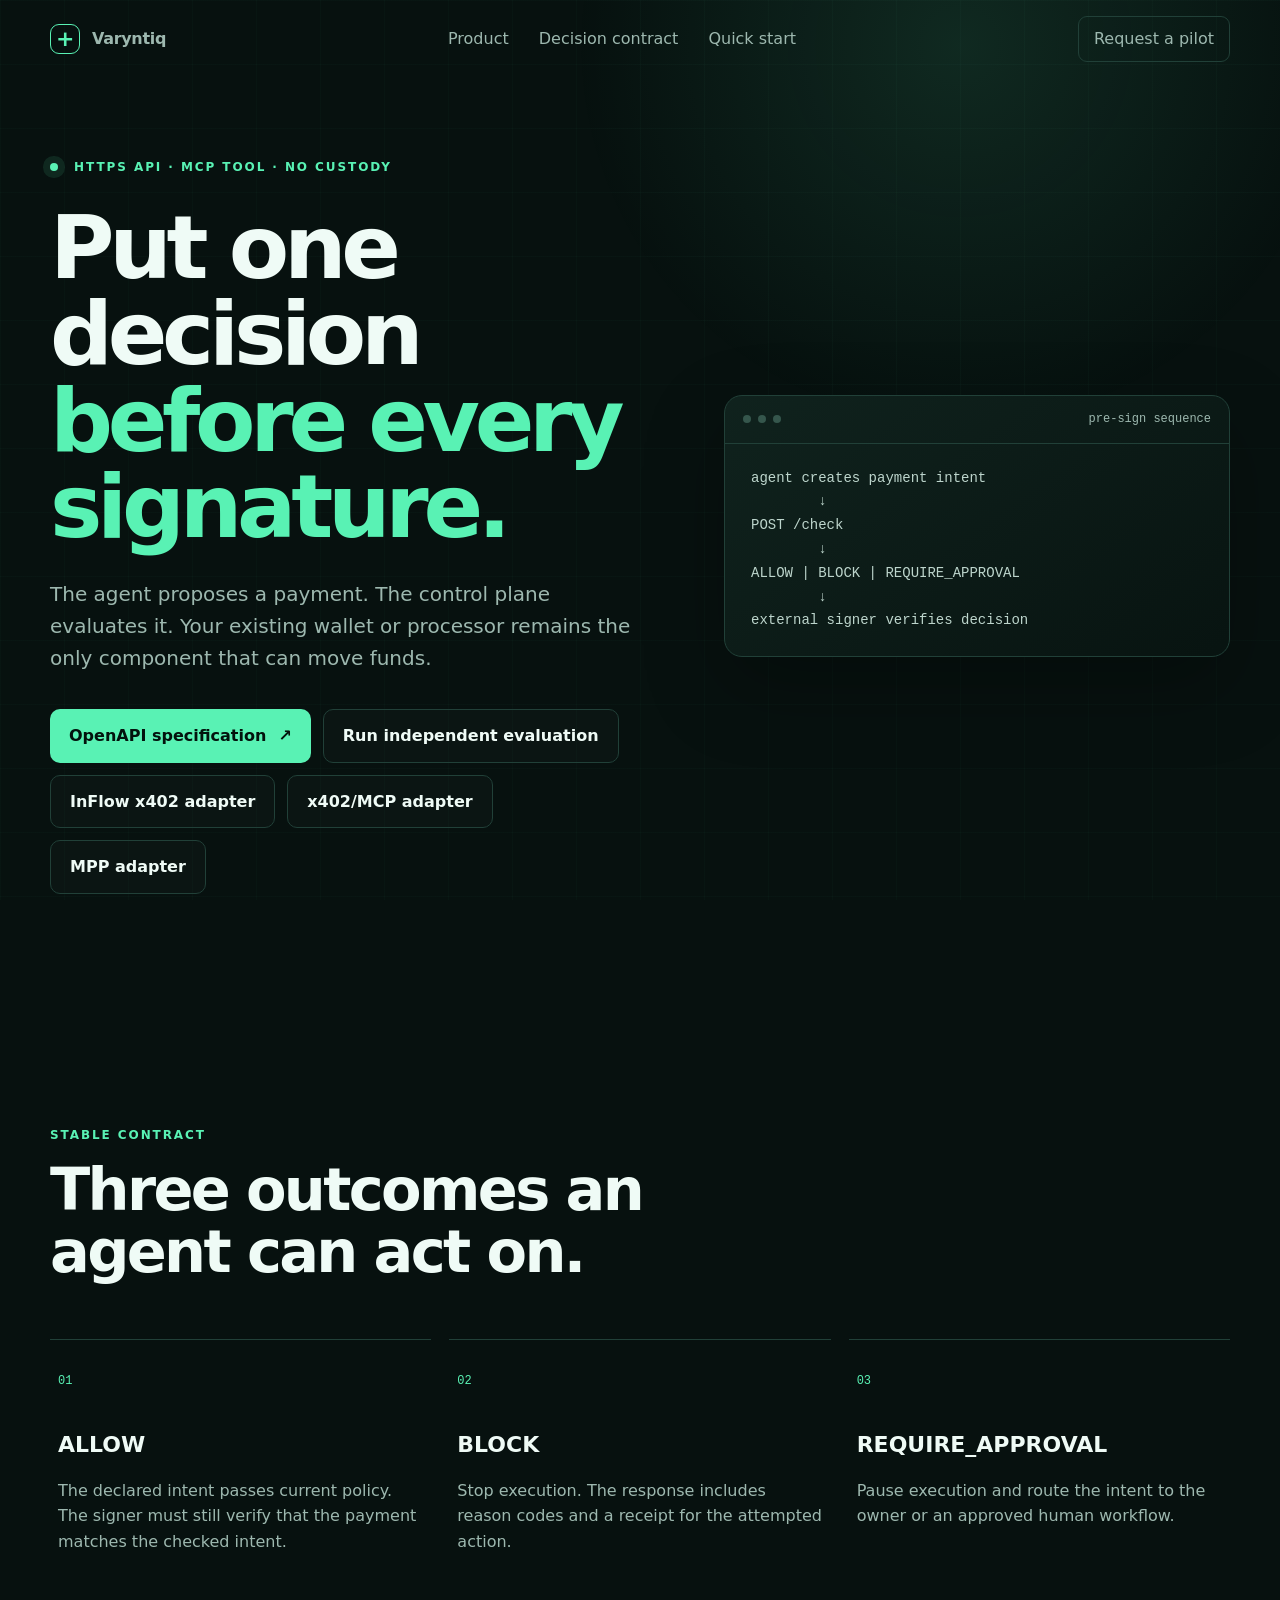
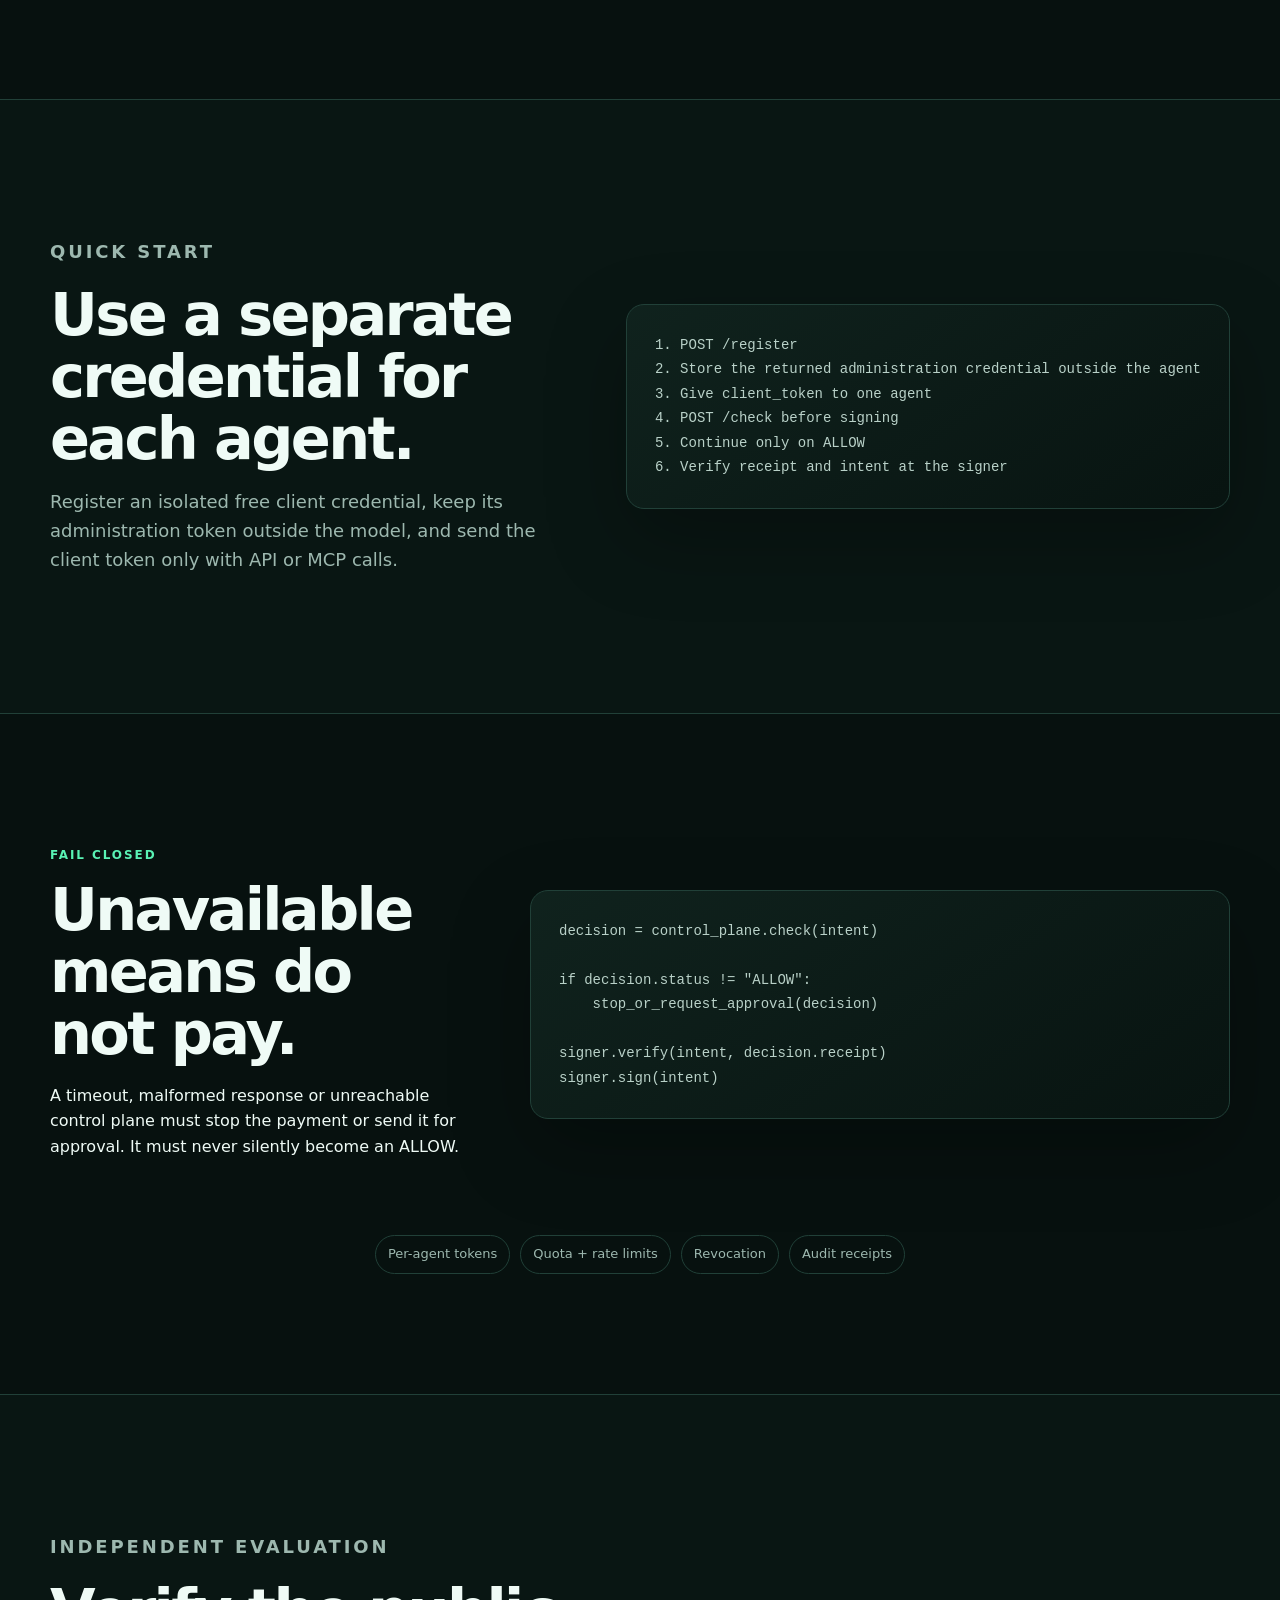
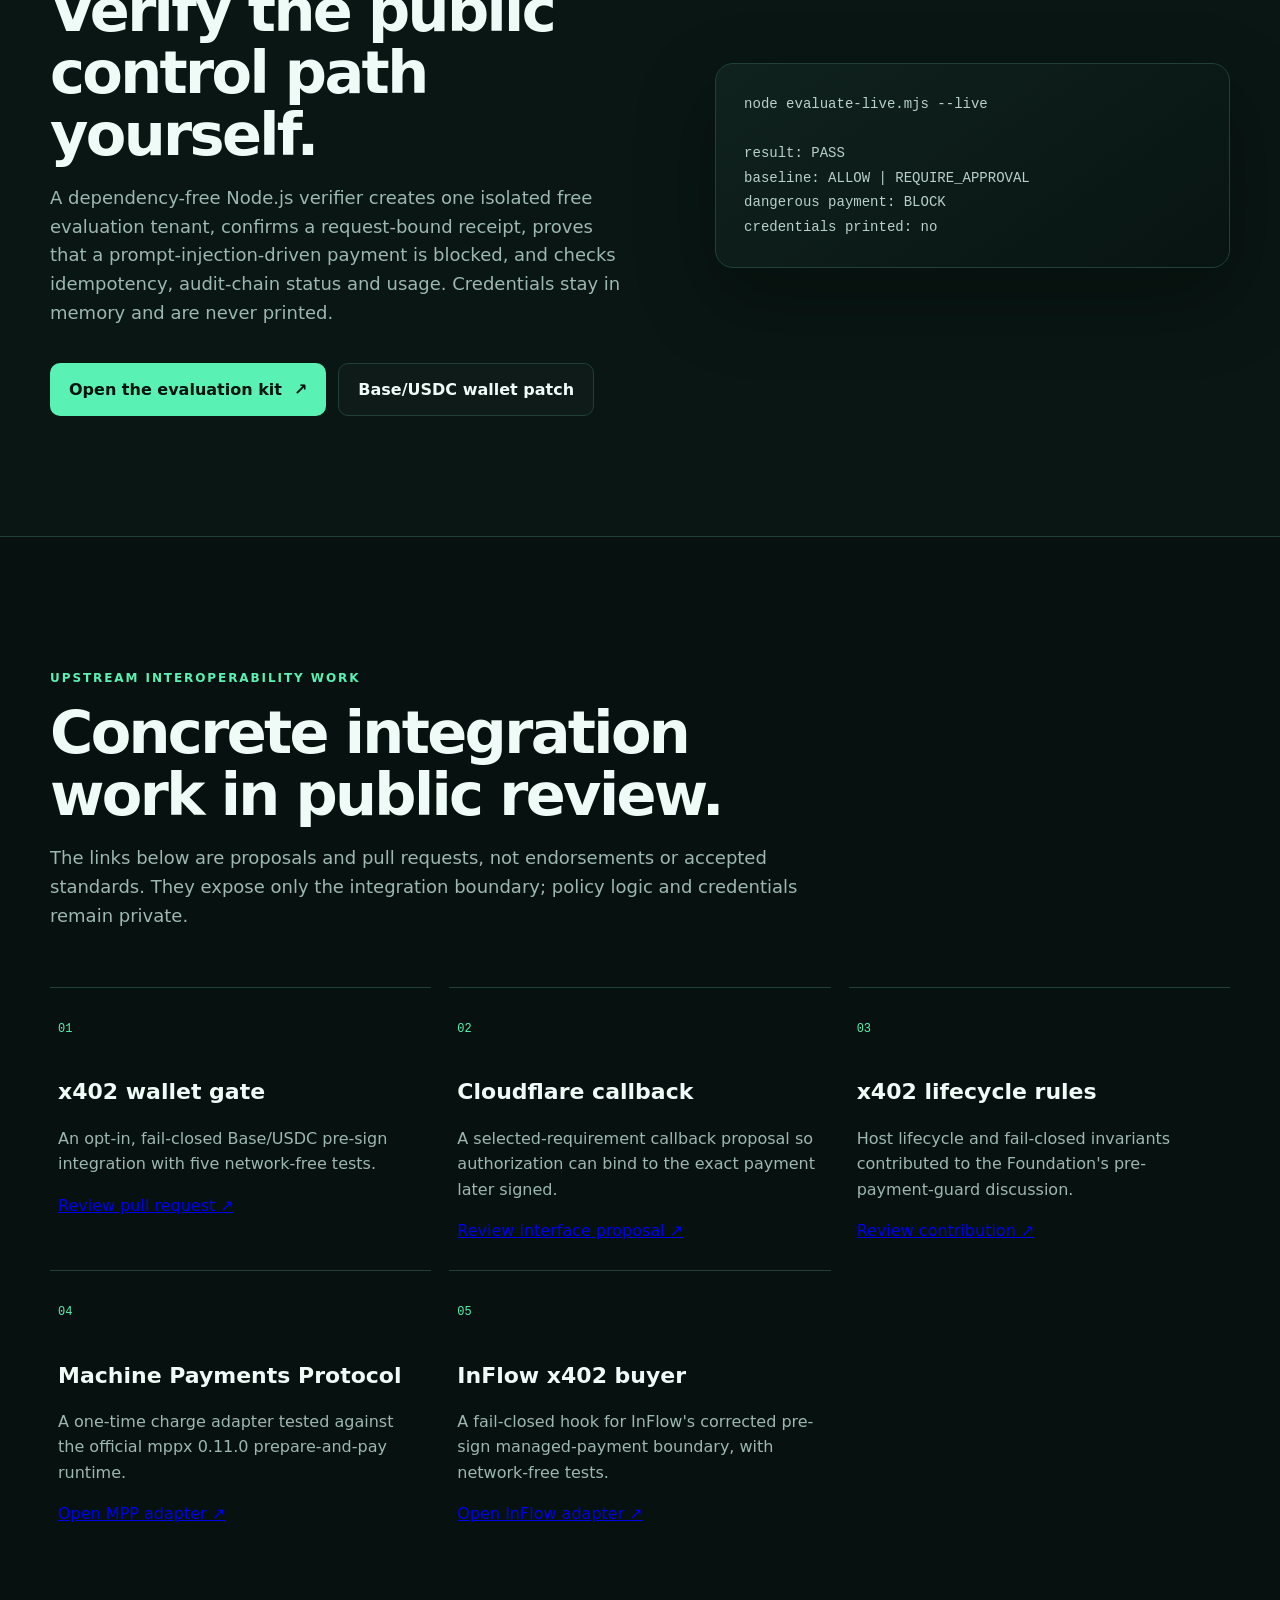
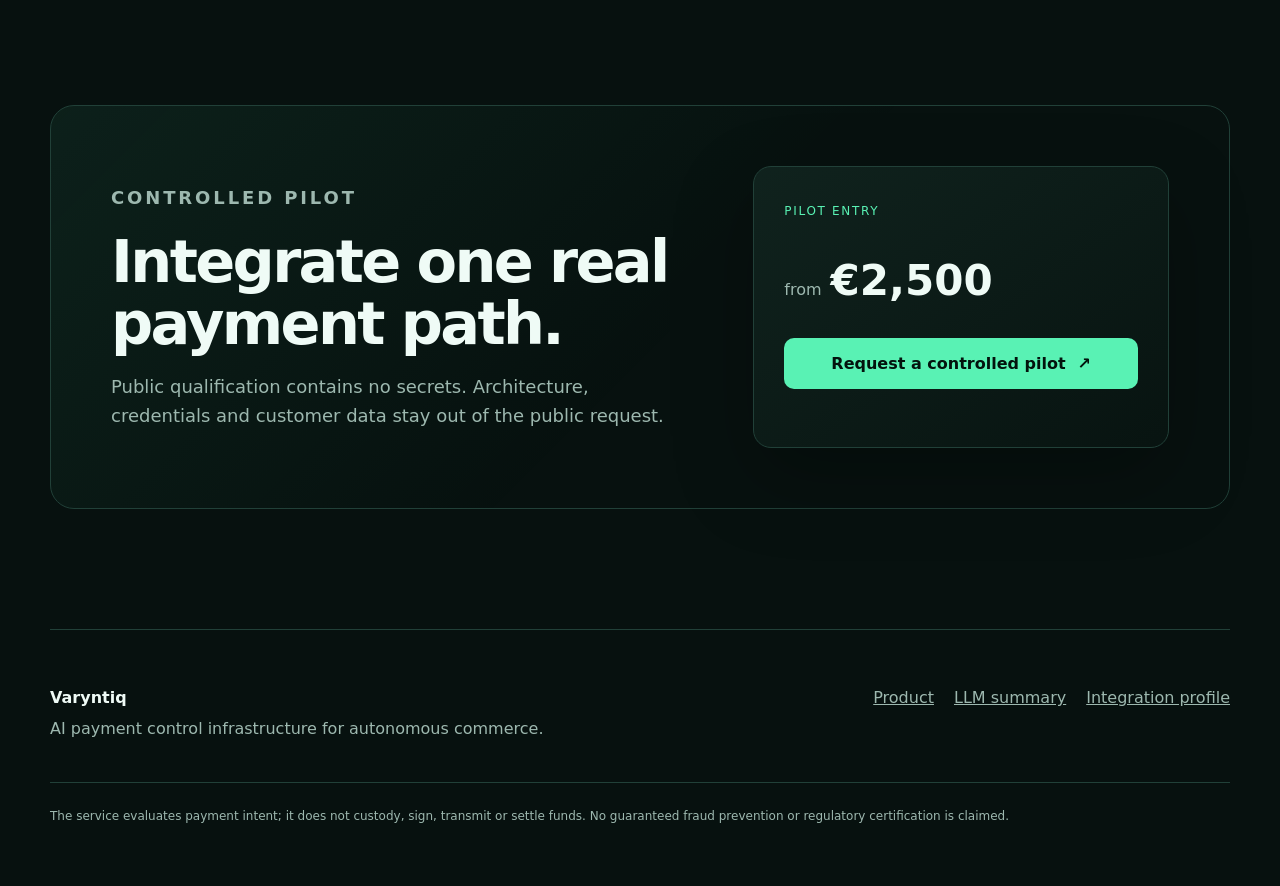
==== integration.html @ 81275d10 "Expose InFlow integration to agents Link the tested InFlow adapter from the public integration guide" ====
<!doctype html>
<html lang="en">
<head>
  <meta charset="utf-8">
  <meta name="viewport" content="width=device-width, initial-scale=1">
  <title>Integration guide — Varyntiq</title>
  <meta name="description" content="Connect an AI agent to a pre-sign payment authorization decision through HTTPS or MCP.">
  <link rel="canonical" href="https://mercadosclaro-eng.github.io/ai-payment-control-plane/integration.html">
  <link rel="alternate" type="text/plain" href="llms.txt" title="Machine-readable product summary">
  <link rel="alternate" type="application/json" href="integration.json" title="Machine-readable integration profile">
  <link rel="stylesheet" href="styles.css">
</head>
<body>
  <header class="nav shell">
    <a class="brand" href="./" aria-label="Varyntiq home"><span class="mark" aria-hidden="true">+</span><span>Varyntiq</span></a>
    <nav aria-label="Documentation navigation"><a href="./">Product</a><a href="#contract">Decision contract</a><a href="#start">Quick start</a></nav>
    <a class="nav-cta" href="https://github.com/mercadosclaro-eng/ai-payment-control-plane/issues/new?template=pilot-request.yml">Request a pilot</a>
  </header>
  <main id="top">
    <section class="hero shell">
      <div class="hero-copy">
        <div class="eyebrow"><span class="pulse"></span> HTTPS API · MCP tool · no custody</div>
        <h1>Put one decision<br><em>before every signature.</em></h1>
        <p class="lead">The agent proposes a payment. The control plane evaluates it. Your existing wallet or processor remains the only component that can move funds.</p>
        <div class="actions"><a class="button primary" href="https://payguard-production-abfe.up.railway.app/openapi.json">OpenAPI specification <span>↗</span></a><a class="button secondary" href="https://github.com/mercadosclaro-eng/ai-payment-control-plane/tree/main/integrations/evaluation">Run independent evaluation</a><a class="button secondary" href="https://github.com/mercadosclaro-eng/ai-payment-control-plane/tree/main/integrations/inflow-x402">InFlow x402 adapter</a><a class="button secondary" href="https://github.com/mercadosclaro-eng/ai-payment-control-plane/tree/main/integrations/x402-mcp">x402/MCP adapter</a><a class="button secondary" href="https://github.com/mercadosclaro-eng/ai-payment-control-plane/tree/main/integrations/mppx">MPP adapter</a></div>
      </div>
      <div class="decision-card" aria-label="Integration sequence">
        <div class="terminal-bar"><span></span><span></span><span></span><b>pre-sign sequence</b></div>
        <pre><code>agent creates payment intent
        ↓
POST /check
        ↓
ALLOW | BLOCK | REQUIRE_APPROVAL
        ↓
external signer verifies decision</code></pre>
      </div>
    </section>
    <section class="section shell" id="contract">
      <div class="section-head"><p class="kicker">STABLE CONTRACT</p><h2>Three outcomes an agent can act on.</h2></div>
      <div class="grid three">
        <article class="feature"><span class="number">01</span><h3>ALLOW</h3><p>The declared intent passes current policy. The signer must still verify that the payment matches the checked intent.</p></article>
        <article class="feature"><span class="number">02</span><h3>BLOCK</h3><p>Stop execution. The response includes reason codes and a receipt for the attempted action.</p></article>
        <article class="feature"><span class="number">03</span><h3>REQUIRE_APPROVAL</h3><p>Pause execution and route the intent to the owner or an approved human workflow.</p></article>
      </div>
    </section>
    <section class="section demo-wrap" id="start">
      <div class="shell demo-grid">
        <div><p class="kicker">QUICK START</p><h2>Use a separate credential for each agent.</h2><p>Register an isolated free client credential, keep its administration token outside the model, and send the client token only with API or MCP calls.</p></div>
        <div class="code-card"><pre><code>1. POST /register
2. Store the returned administration credential outside the agent
3. Give client_token to one agent
4. POST /check before signing
5. Continue only on ALLOW
6. Verify receipt and intent at the signer</code></pre></div>
      </div>
    </section>
    <section class="section shell integration">
      <div><p class="kicker">FAIL CLOSED</p><h2>Unavailable means do not pay.</h2><p>A timeout, malformed response or unreachable control plane must stop the payment or send it for approval. It must never silently become an ALLOW.</p></div>
      <div class="code-card"><pre><code>decision = control_plane.check(intent)

if decision.status != "ALLOW":
    stop_or_request_approval(decision)

signer.verify(intent, decision.receipt)
signer.sign(intent)</code></pre></div>
      <div class="interfaces"><span>Per-agent tokens</span><span>Quota + rate limits</span><span>Revocation</span><span>Audit receipts</span></div>
    </section>
    <section class="section demo-wrap" id="evaluate">
      <div class="shell demo-grid">
        <div><p class="kicker">INDEPENDENT EVALUATION</p><h2>Verify the public control path yourself.</h2><p>A dependency-free Node.js verifier creates one isolated free evaluation tenant, confirms a request-bound receipt, proves that a prompt-injection-driven payment is blocked, and checks idempotency, audit-chain status and usage. Credentials stay in memory and are never printed.</p><div class="actions"><a class="button primary" href="https://github.com/mercadosclaro-eng/ai-payment-control-plane/tree/main/integrations/evaluation">Open the evaluation kit <span>↗</span></a><a class="button secondary" href="https://github.com/mercadosclaro-eng/ai-payment-control-plane/tree/main/integrations/x402-wallet-mcp">Base/USDC wallet patch</a></div></div>
        <div class="code-card"><pre><code>node evaluate-live.mjs --live

result: PASS
baseline: ALLOW | REQUIRE_APPROVAL
dangerous payment: BLOCK
credentials printed: no</code></pre></div>
      </div>
    </section>
    <section class="section shell" id="upstream">
      <div class="section-head"><p class="kicker">UPSTREAM INTEROPERABILITY WORK</p><h2>Concrete integration work in public review.</h2><p>The links below are proposals and pull requests, not endorsements or accepted standards. They expose only the integration boundary; policy logic and credentials remain private.</p></div>
      <div class="grid three">
        <article class="feature"><span class="number">01</span><h3>x402 wallet gate</h3><p>An opt-in, fail-closed Base/USDC pre-sign integration with five network-free tests.</p><a href="https://github.com/onchainexpat/x402-wallet-mcp/pull/5">Review pull request ↗</a></article>
        <article class="feature"><span class="number">02</span><h3>Cloudflare callback</h3><p>A selected-requirement callback proposal so authorization can bind to the exact payment later signed.</p><a href="https://github.com/cloudflare/agents/issues/2359">Review interface proposal ↗</a></article>
        <article class="feature"><span class="number">03</span><h3>x402 lifecycle rules</h3><p>Host lifecycle and fail-closed invariants contributed to the Foundation's pre-payment-guard discussion.</p><a href="https://github.com/x402-foundation/x402/issues/2533#issuecomment-5812636724">Review contribution ↗</a></article>
        <article class="feature"><span class="number">04</span><h3>Machine Payments Protocol</h3><p>A one-time charge adapter tested against the official mppx 0.11.0 prepare-and-pay runtime.</p><a href="https://github.com/mercadosclaro-eng/ai-payment-control-plane/tree/main/integrations/mppx">Open MPP adapter ↗</a></article>
        <article class="feature"><span class="number">05</span><h3>InFlow x402 buyer</h3><p>A fail-closed hook for InFlow's corrected pre-sign managed-payment boundary, with network-free tests.</p><a href="https://github.com/mercadosclaro-eng/ai-payment-control-plane/tree/main/integrations/inflow-x402">Open InFlow adapter ↗</a></article>
      </div>
    </section>
    <section class="section pilot">
      <div class="shell pilot-inner"><div><p class="kicker">CONTROLLED PILOT</p><h2>Integrate one real payment path.</h2><p>Public qualification contains no secrets. Architecture, credentials and customer data stay out of the public request.</p></div><div class="pilot-card"><span class="pilot-label">Pilot entry</span><div class="price"><span>from</span><strong>€2,500</strong></div><a class="button primary full" href="https://github.com/mercadosclaro-eng/ai-payment-control-plane/issues/new?template=pilot-request.yml">Request a controlled pilot <span>↗</span></a></div></div>
    </section>
  </main>
  <footer class="shell"><div><strong>Varyntiq</strong><p>AI payment control infrastructure for autonomous commerce.</p></div><div class="footer-links"><a href="./">Product</a><a href="llms.txt">LLM summary</a><a href="integration.json">Integration profile</a></div><p class="legal">The service evaluates payment intent; it does not custody, sign, transmit or settle funds. No guaranteed fraud prevention or regulatory certification is claimed.</p></footer>
</body>
</html>
---- styles.css ----
:root{--bg:#07110f;--surface:#0b1916;--surface2:#10231e;--line:#214038;--text:#effbf6;--muted:#9db8af;--green:#59f2b4;--amber:#ffc857;--red:#ff6b6b;--max:1180px}*{box-sizing:border-box}html{scroll-behavior:smooth}body{margin:0;background:var(--bg);color:var(--text);font:16px/1.6 Inter,ui-sans-serif,system-ui,-apple-system,BlinkMacSystemFont,"Segoe UI",sans-serif}body:before{content:"";position:fixed;inset:0;pointer-events:none;background:radial-gradient(circle at 75% 5%,rgba(89,242,180,.11),transparent 30%),linear-gradient(rgba(89,242,180,.025) 1px,transparent 1px),linear-gradient(90deg,rgba(89,242,180,.025) 1px,transparent 1px);background-size:auto,64px 64px,64px 64px}.shell{width:min(var(--max),calc(100% - 40px));margin:auto}.nav{height:78px;display:flex;align-items:center;justify-content:space-between;position:relative;z-index:2}.brand{display:flex;gap:12px;align-items:center;color:var(--text);font-weight:760;text-decoration:none;letter-spacing:-.02em}.mark{width:30px;height:30px;border:1px solid var(--green);border-radius:9px;display:grid;place-items:center;color:var(--green);font-size:22px;line-height:1}.nav nav{display:flex;gap:30px}.nav a{color:var(--muted);text-decoration:none}.nav a:hover{color:var(--text)}.nav-cta{border:1px solid var(--line);border-radius:9px;padding:9px 15px}.hero{min-height:700px;display:grid;grid-template-columns:1.08fr .92fr;gap:80px;align-items:center;padding:80px 0 100px;position:relative}.eyebrow,.kicker{font-size:12px;letter-spacing:.16em;text-transform:uppercase;font-weight:800;color:var(--green)}.pulse{display:inline-block;width:8px;height:8px;background:var(--green);border-radius:50%;box-shadow:0 0 0 7px rgba(89,242,180,.1);margin-right:10px}.hero h1{font-size:clamp(52px,7vw,88px);line-height:.98;letter-spacing:-.06em;margin:28px 0}.hero h1 em{font-style:normal;color:var(--green)}.lead{font-size:20px;color:var(--muted);max-width:700px}.actions{display:flex;gap:12px;margin-top:35px;flex-wrap:wrap}.button{display:inline-flex;align-items:center;justify-content:center;gap:12px;padding:13px 19px;border-radius:10px;text-decoration:none;font-weight:800}.primary{background:var(--green);color:#03130d}.primary:hover{background:#7affc9}.secondary{color:var(--text);border:1px solid var(--line);background:rgba(255,255,255,.02)}.working-name{font-size:13px;color:#76958b;margin-top:24px}.decision-card,.code-card,.result-panel,.pilot-card{background:linear-gradient(145deg,rgba(16,35,30,.98),rgba(8,20,17,.98));border:1px solid var(--line);border-radius:18px;box-shadow:0 30px 80px rgba(0,0,0,.28)}.terminal-bar{height:48px;border-bottom:1px solid var(--line);display:flex;align-items:center;gap:7px;padding:0 18px}.terminal-bar span{width:8px;height:8px;border-radius:50%;background:#35564c}.terminal-bar b{margin-left:auto;color:var(--muted);font:12px ui-monospace,monospace}.decision-card pre{padding:23px 26px;margin:0;color:#bdd5cc;font:14px/1.7 ui-monospace,monospace;overflow:auto}.decision-row{border-top:1px solid var(--line);padding:20px 24px;display:flex;justify-content:space-between;align-items:center}.status{font:bold 13px ui-monospace,monospace;padding:7px 10px;border-radius:7px}.approval{background:rgba(255,200,87,.14);color:var(--amber)}.score{font:12px ui-monospace,monospace;color:var(--muted)}.reason{padding:0 24px 22px;color:var(--muted);font:11px/1.6 ui-monospace,monospace}.receipt{border-top:1px dashed var(--line);padding:16px 24px;display:flex;gap:12px;justify-content:space-between;color:#789b8f;font-size:11px}.receipt code{color:var(--green)}.category-strip{border-block:1px solid var(--line);background:rgba(9,25,21,.76)}.strip-inner{display:flex;justify-content:space-between;align-items:center;min-height:92px;gap:30px}.strip-inner>strong{max-width:220px}.flow{display:flex;align-items:center;gap:14px;color:#78998e;font-size:14px}.flow .active{border:1px solid var(--green);color:var(--green);padding:6px 10px;border-radius:7px}.flow i{font-style:normal;color:#3f675a}.section{padding:120px 0;position:relative}.section-head{max-width:760px;margin-bottom:56px}.section-head h2,.pilot h2,.integration h2,.demo-wrap h2{font-size:clamp(36px,5vw,59px);line-height:1.05;letter-spacing:-.045em;margin:14px 0 18px}.section-head>p:last-child,.demo-wrap p,.pilot p{color:var(--muted);font-size:18px}.grid.three{display:grid;grid-template-columns:repeat(3,1fr);gap:18px}.feature{border-top:1px solid var(--line);padding:26px 8px 8px}.feature .number{font:12px ui-monospace,monospace;color:var(--green)}.feature h3{font-size:22px;margin:35px 0 10px}.feature p{color:var(--muted)}.demo-wrap{background:#091613;border-block:1px solid var(--line)}.demo-grid{display:grid;grid-template-columns:1fr .88fr;gap:80px;align-items:center}.scenario-list{display:grid;gap:9px;margin-top:30px}.scenario{text-align:left;border:1px solid var(--line);background:transparent;color:var(--text);border-radius:11px;padding:15px 17px;cursor:pointer;display:grid;gap:2px;font:inherit}.scenario small{color:var(--muted)}.scenario:hover,.scenario:focus-visible,.scenario.selected{border-color:var(--green);background:rgba(89,242,180,.06);outline:none}.result-panel{padding:30px}.result-top{display:flex;justify-content:space-between;color:var(--muted);font:12px ui-monospace,monospace}.result-status{font:800 clamp(34px,5vw,58px)/1 ui-monospace,monospace;margin:50px 0 20px}.result-status.allow{color:var(--green)}.result-status.require{color:var(--amber);font-size:clamp(26px,4vw,42px)}.result-status.block{color:var(--red)}.result-panel>p{font-size:16px}.reason-list{display:flex;gap:8px;flex-wrap:wrap}.reason-list span{font:11px ui-monospace,monospace;color:#b5cdc5;border:1px solid var(--line);padding:6px 8px;border-radius:6px}.boundary{margin-top:35px;border-top:1px dashed var(--line);padding-top:20px;color:var(--muted);font-size:13px}.boundary b{color:var(--text)}.narrow{max-width:620px}.control-grid{display:grid;grid-template-columns:repeat(3,1fr);border:1px solid var(--line);border-radius:16px;overflow:hidden}.control-grid div{padding:27px;border-right:1px solid var(--line);border-bottom:1px solid var(--line);display:grid;gap:8px}.control-grid div:nth-child(3n){border-right:0}.control-grid div:nth-last-child(-n+3){border-bottom:0}.control-grid span{color:var(--muted);font-size:14px}.proof{background:#dfffee;color:#082218}.proof .kicker{color:#16734f}.proof .section-head{margin-bottom:44px}.metrics{display:grid;grid-template-columns:repeat(4,1fr);border-block:1px solid #acd7c3}.metrics>*{display:grid;color:#082218;text-decoration:none;padding:32px 24px;border-right:1px solid #acd7c3}.metrics>*:last-child{border:0}.metrics strong{font-size:42px;letter-spacing:-.04em}.metrics span{font-weight:750}.metrics small{margin-top:22px;color:#2b6c53}.evidence-note{font-size:13px;color:#477a65;margin-top:25px;max-width:850px}.integration{display:grid;grid-template-columns:.75fr 1.25fr;gap:60px;align-items:center}.code-card pre{margin:0;padding:28px;color:#b9d1c8;font:14px/1.75 ui-monospace,monospace;overflow:auto}.interfaces{grid-column:1/-1;display:flex;justify-content:center;gap:10px;flex-wrap:wrap}.interfaces span{border:1px solid var(--line);padding:8px 12px;border-radius:100px;color:var(--muted);font-size:13px}.pilot{padding-top:50px}.pilot-inner{border:1px solid var(--line);border-radius:24px;padding:60px;display:grid;grid-template-columns:1.15fr .85fr;gap:80px;background:linear-gradient(135deg,rgba(89,242,180,.07),transparent 55%)}.pilot-card{padding:30px}.pilot-label{font-size:12px;color:var(--green);text-transform:uppercase;letter-spacing:.14em}.pilot-card ul{padding-left:20px;color:var(--muted)}.price{display:flex;align-items:baseline;gap:9px;margin:24px 0}.price span{color:var(--muted)}.price strong{font-size:42px}.full{width:100%}.pilot-card small{display:block;color:#76958b;margin-top:13px}footer{border-top:1px solid var(--line);padding:55px 0;display:grid;grid-template-columns:1fr auto;gap:30px;color:var(--muted)}footer strong{color:var(--text)}footer p{margin:5px 0}.footer-links{display:flex;gap:20px}.footer-links a{color:var(--muted)}.legal{grid-column:1/-1;font-size:12px;border-top:1px solid var(--line);padding-top:24px}@media(max-width:900px){.nav nav{display:none}.hero,.demo-grid,.pilot-inner,.integration{grid-template-columns:1fr}.hero{gap:50px;padding-top:50px}.grid.three,.control-grid,.metrics{grid-template-columns:1fr 1fr}.control-grid div,.control-grid div:nth-child(3n),.control-grid div:nth-last-child(-n+3){border-right:1px solid var(--line);border-bottom:1px solid var(--line)}.strip-inner{padding:24px 0;align-items:flex-start}.flow{flex-wrap:wrap}.integration .interfaces{grid-column:auto}.pilot-inner{gap:30px}}@media(max-width:600px){.shell{width:min(100% - 28px,var(--max))}.nav-cta{display:none}.hero{min-height:auto;padding:60px 0 80px}.hero h1{font-size:50px}.grid.three,.control-grid,.metrics{grid-template-columns:1fr}.control-grid div{border-right:0!important}.metrics>*{border-right:0;border-bottom:1px solid #acd7c3}.strip-inner{display:block}.flow{margin-top:18px}.flow i{display:none}.section{padding:85px 0}.pilot-inner{padding:28px}.receipt{flex-wrap:wrap}.footer-links{display:grid}footer{grid-template-columns:1fr}}
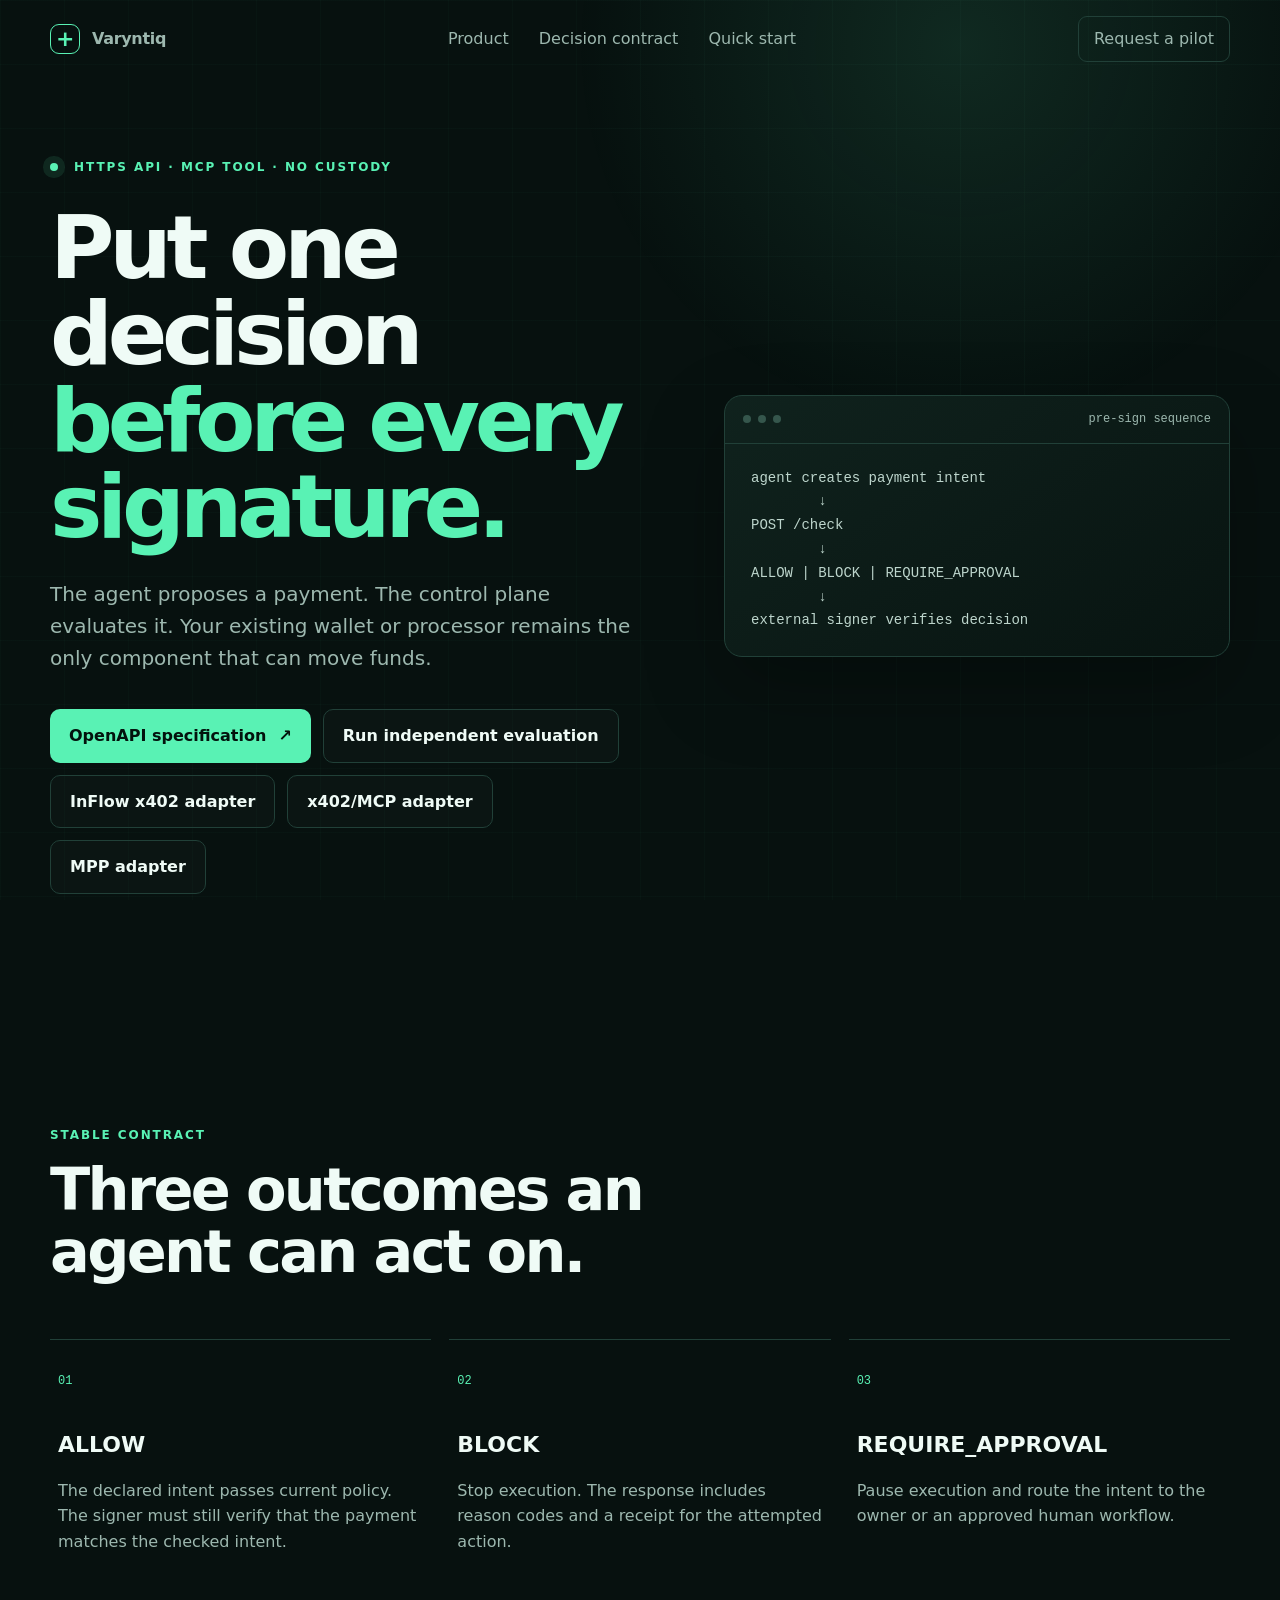
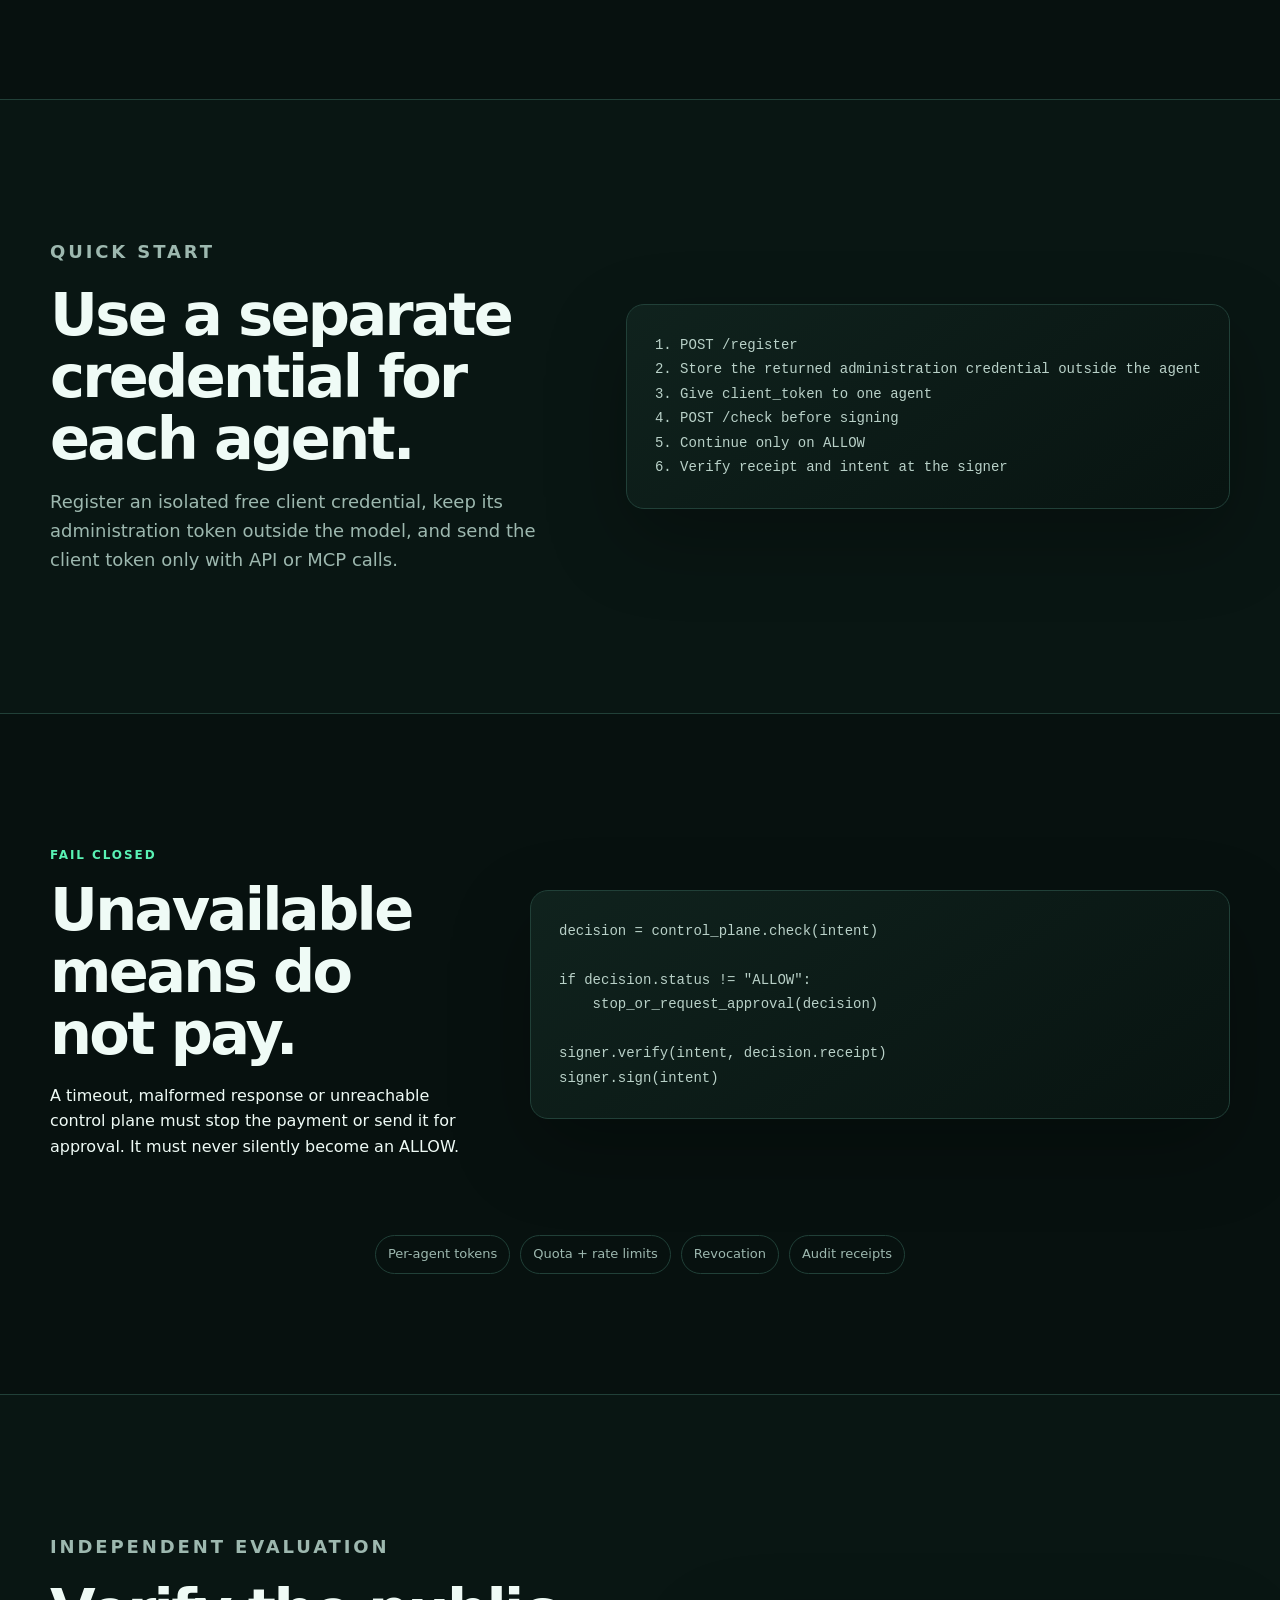
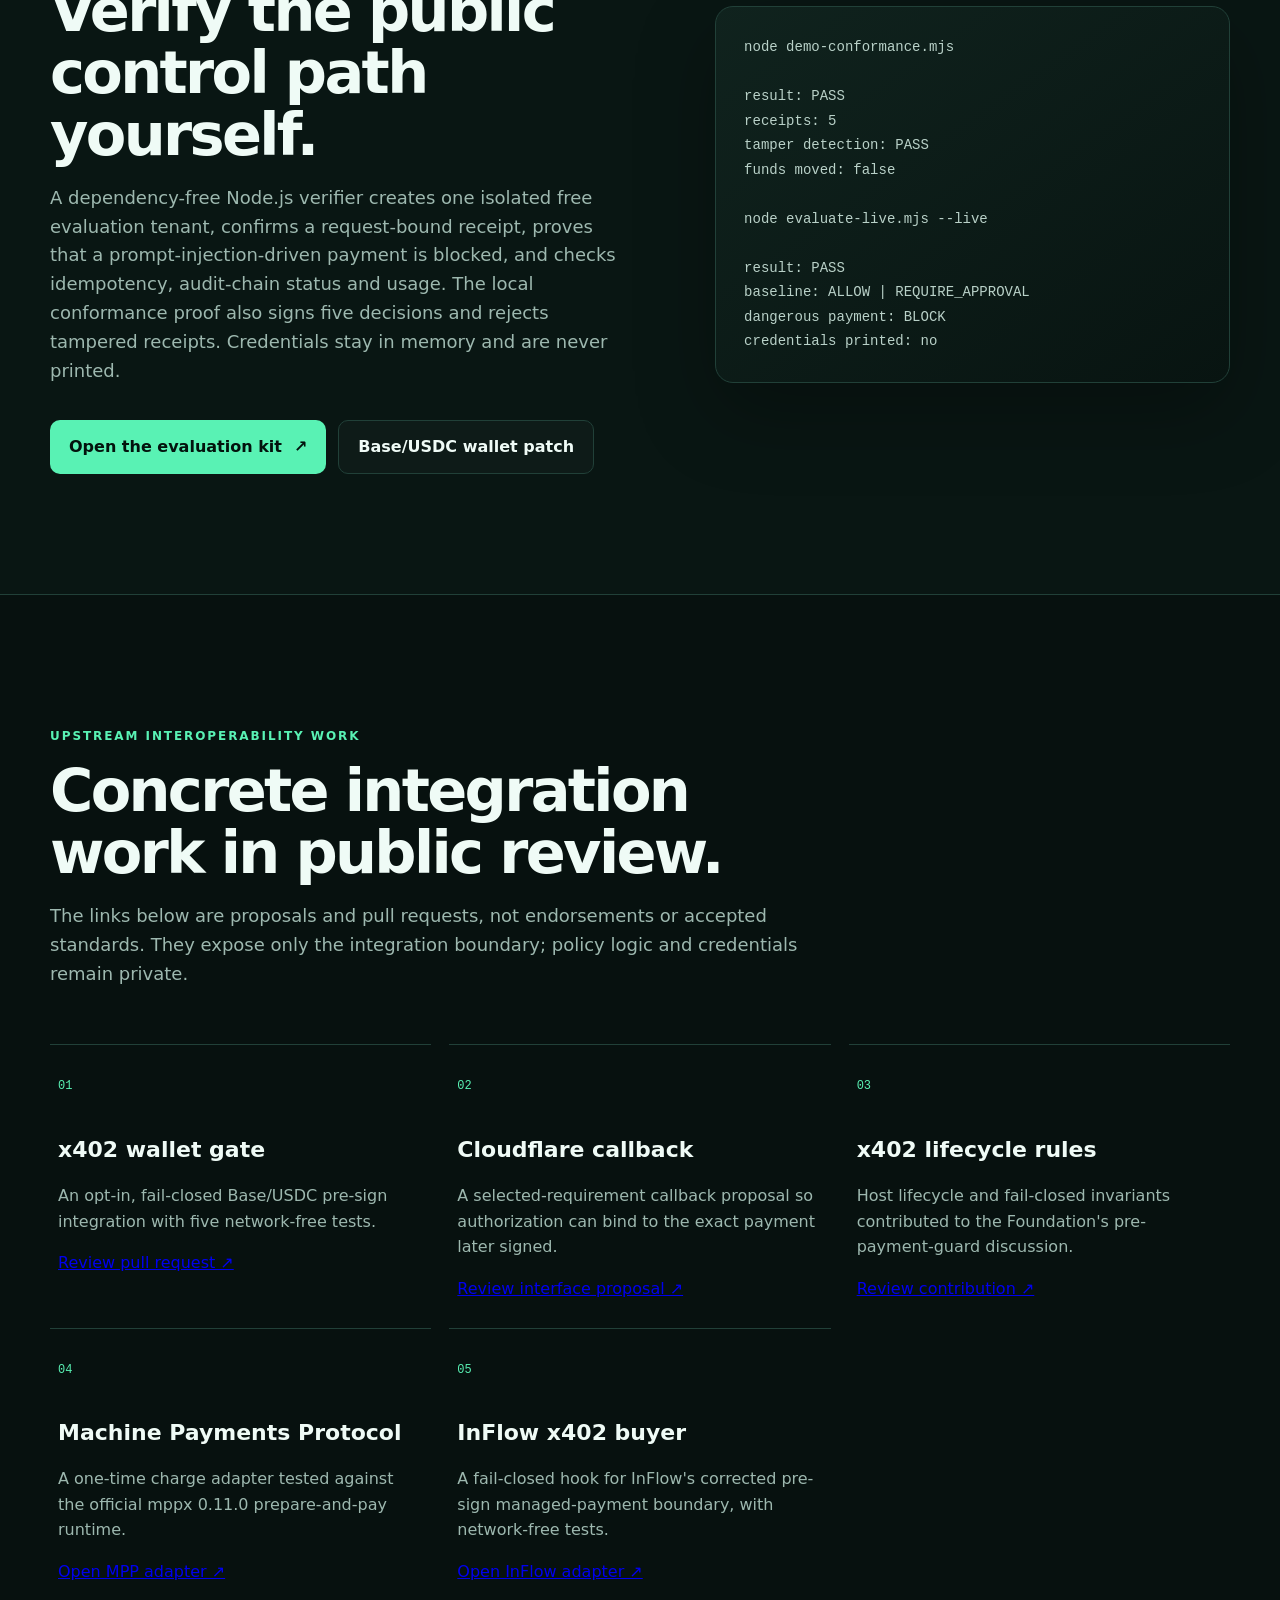
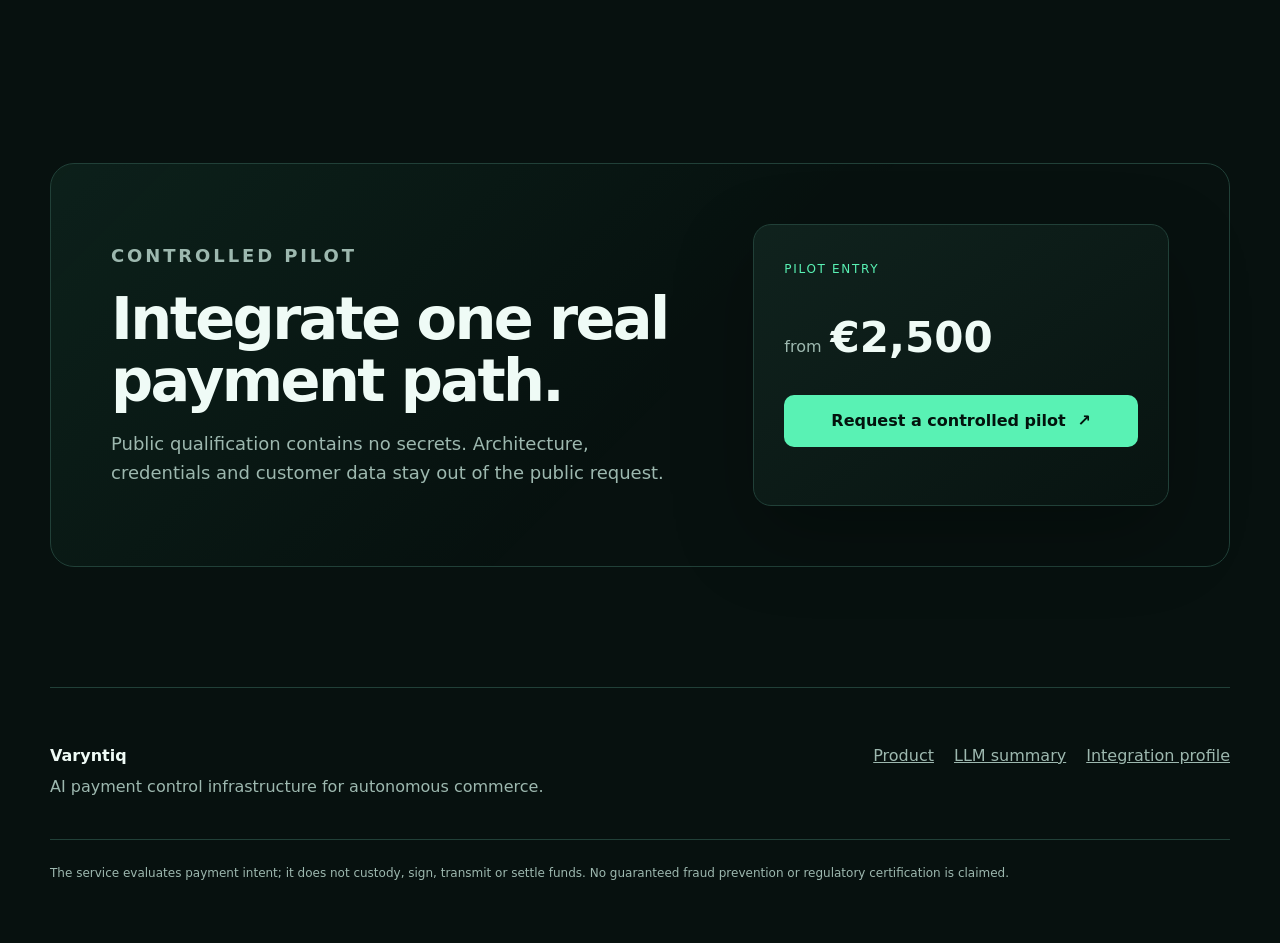
==== commit b1191fac: "Add conformance proof and tamper detection" ====
--- a/integration.html
+++ b/integration.html
@@ -22,7 +22,7 @@
         <div class="eyebrow"><span class="pulse"></span> HTTPS API · MCP tool · no custody</div>
         <h1>Put one decision<br><em>before every signature.</em></h1>
         <p class="lead">The agent proposes a payment. The control plane evaluates it. Your existing wallet or processor remains the only component that can move funds.</p>
-        <div class="actions"><a class="button primary" href="https://payguard-production-abfe.up.railway.app/openapi.json">OpenAPI specification <span>↗</span></a><a class="button secondary" href="https://github.com/mercadosclaro-eng/ai-payment-control-plane/tree/main/integrations/evaluation">Run independent evaluation</a><a class="button secondary" href="https://github.com/mercadosclaro-eng/ai-payment-control-plane/tree/main/integrations/inflow-x402">InFlow x402 adapter</a><a class="button secondary" href="https://github.com/mercadosclaro-eng/ai-payment-control-plane/tree/main/integrations/x402-mcp">x402/MCP adapter</a><a class="button secondary" href="https://github.com/mercadosclaro-eng/ai-payment-control-plane/tree/main/integrations/mppx">MPP adapter</a></div>
+        <div class="actions"><a class="button primary" href="https://payguard-production-abfe.up.railway.app/openapi.json">OpenAPI specification <span>↗</span></a><a class="button secondary" href="https://github.com/mercadosclaro-eng/ai-payment-control-plane/tree/main/integrations/evaluation">Run independent evaluation</a><a class="button secondary" href="https://github.com/mercadosclaro-eng/ai-payment-control-plane/tree/main/integrations/inflow-x402">InFlow x402 adapter</a><a class="button secondary" href="https://github.com/mercadosclaro-eng/ai-payment-control-plane/tree/main/integrations/x402-mcp">x402/MCP adapter</a><a class="button secondary" href="https://github.com/mercadosclaro-eng/ai-payment-control-plane/tree/main/integrations/mppx">MPP adapter</a></div>
       </div>
       <div class="decision-card" aria-label="Integration sequence">
         <div class="terminal-bar"><span></span><span></span><span></span><b>pre-sign sequence</b></div>
@@ -67,11 +67,18 @@
     </section>
     <section class="section demo-wrap" id="evaluate">
       <div class="shell demo-grid">
-        <div><p class="kicker">INDEPENDENT EVALUATION</p><h2>Verify the public control path yourself.</h2><p>A dependency-free Node.js verifier creates one isolated free evaluation tenant, confirms a request-bound receipt, proves that a prompt-injection-driven payment is blocked, and checks idempotency, audit-chain status and usage. Credentials stay in memory and are never printed.</p><div class="actions"><a class="button primary" href="https://github.com/mercadosclaro-eng/ai-payment-control-plane/tree/main/integrations/evaluation">Open the evaluation kit <span>↗</span></a><a class="button secondary" href="https://github.com/mercadosclaro-eng/ai-payment-control-plane/tree/main/integrations/x402-wallet-mcp">Base/USDC wallet patch</a></div></div>
-        <div class="code-card"><pre><code>node evaluate-live.mjs --live
-
-result: PASS
-baseline: ALLOW | REQUIRE_APPROVAL
+        <div><p class="kicker">INDEPENDENT EVALUATION</p><h2>Verify the public control path yourself.</h2><p>A dependency-free Node.js verifier creates one isolated free evaluation tenant, confirms a request-bound receipt, proves that a prompt-injection-driven payment is blocked, and checks idempotency, audit-chain status and usage. The local conformance proof also signs five decisions and rejects tampered receipts. Credentials stay in memory and are never printed.</p><div class="actions"><a class="button primary" href="https://github.com/mercadosclaro-eng/ai-payment-control-plane/tree/main/integrations/evaluation">Open the evaluation kit <span>↗</span></a><a class="button secondary" href="https://github.com/mercadosclaro-eng/ai-payment-control-plane/tree/main/integrations/x402-wallet-mcp">Base/USDC wallet patch</a></div></div>
+        <div class="code-card"><pre><code>node demo-conformance.mjs
+
+result: PASS
+receipts: 5
+tamper detection: PASS
+funds moved: false
+
+node evaluate-live.mjs --live
+
+result: PASS
+baseline: ALLOW | REQUIRE_APPROVAL
 dangerous payment: BLOCK
 credentials printed: no</code></pre></div>
       </div>
@@ -93,3 +100,4 @@
   <footer class="shell"><div><strong>Varyntiq</strong><p>AI payment control infrastructure for autonomous commerce.</p></div><div class="footer-links"><a href="./">Product</a><a href="llms.txt">LLM summary</a><a href="integration.json">Integration profile</a></div><p class="legal">The service evaluates payment intent; it does not custody, sign, transmit or settle funds. No guaranteed fraud prevention or regulatory certification is claimed.</p></footer>
 </body>
 </html>
+
--- a/styles.css
+++ b/styles.css
@@ -1 +1,5 @@
-:root{--bg:#07110f;--surface:#0b1916;--surface2:#10231e;--line:#214038;--text:#effbf6;--muted:#9db8af;--green:#59f2b4;--amber:#ffc857;--red:#ff6b6b;--max:1180px}*{box-sizing:border-box}html{scroll-behavior:smooth}body{margin:0;background:var(--bg);color:var(--text);font:16px/1.6 Inter,ui-sans-serif,system-ui,-apple-system,BlinkMacSystemFont,"Segoe UI",sans-serif}body:before{content:"";position:fixed;inset:0;pointer-events:none;background:radial-gradient(circle at 75% 5%,rgba(89,242,180,.11),transparent 30%),linear-gradient(rgba(89,242,180,.025) 1px,transparent 1px),linear-gradient(90deg,rgba(89,242,180,.025) 1px,transparent 1px);background-size:auto,64px 64px,64px 64px}.shell{width:min(var(--max),calc(100% - 40px));margin:auto}.nav{height:78px;display:flex;align-items:center;justify-content:space-between;position:relative;z-index:2}.brand{display:flex;gap:12px;align-items:center;color:var(--text);font-weight:760;text-decoration:none;letter-spacing:-.02em}.mark{width:30px;height:30px;border:1px solid var(--green);border-radius:9px;display:grid;place-items:center;color:var(--green);font-size:22px;line-height:1}.nav nav{display:flex;gap:30px}.nav a{color:var(--muted);text-decoration:none}.nav a:hover{color:var(--text)}.nav-cta{border:1px solid var(--line);border-radius:9px;padding:9px 15px}.hero{min-height:700px;display:grid;grid-template-columns:1.08fr .92fr;gap:80px;align-items:center;padding:80px 0 100px;position:relative}.eyebrow,.kicker{font-size:12px;letter-spacing:.16em;text-transform:uppercase;font-weight:800;color:var(--green)}.pulse{display:inline-block;width:8px;height:8px;background:var(--green);border-radius:50%;box-shadow:0 0 0 7px rgba(89,242,180,.1);margin-right:10px}.hero h1{font-size:clamp(52px,7vw,88px);line-height:.98;letter-spacing:-.06em;margin:28px 0}.hero h1 em{font-style:normal;color:var(--green)}.lead{font-size:20px;color:var(--muted);max-width:700px}.actions{display:flex;gap:12px;margin-top:35px;flex-wrap:wrap}.button{display:inline-flex;align-items:center;justify-content:center;gap:12px;padding:13px 19px;border-radius:10px;text-decoration:none;font-weight:800}.primary{background:var(--green);color:#03130d}.primary:hover{background:#7affc9}.secondary{color:var(--text);border:1px solid var(--line);background:rgba(255,255,255,.02)}.working-name{font-size:13px;color:#76958b;margin-top:24px}.decision-card,.code-card,.result-panel,.pilot-card{background:linear-gradient(145deg,rgba(16,35,30,.98),rgba(8,20,17,.98));border:1px solid var(--line);border-radius:18px;box-shadow:0 30px 80px rgba(0,0,0,.28)}.terminal-bar{height:48px;border-bottom:1px solid var(--line);display:flex;align-items:center;gap:7px;padding:0 18px}.terminal-bar span{width:8px;height:8px;border-radius:50%;background:#35564c}.terminal-bar b{margin-left:auto;color:var(--muted);font:12px ui-monospace,monospace}.decision-card pre{padding:23px 26px;margin:0;color:#bdd5cc;font:14px/1.7 ui-monospace,monospace;overflow:auto}.decision-row{border-top:1px solid var(--line);padding:20px 24px;display:flex;justify-content:space-between;align-items:center}.status{font:bold 13px ui-monospace,monospace;padding:7px 10px;border-radius:7px}.approval{background:rgba(255,200,87,.14);color:var(--amber)}.score{font:12px ui-monospace,monospace;color:var(--muted)}.reason{padding:0 24px 22px;color:var(--muted);font:11px/1.6 ui-monospace,monospace}.receipt{border-top:1px dashed var(--line);padding:16px 24px;display:flex;gap:12px;justify-content:space-between;color:#789b8f;font-size:11px}.receipt code{color:var(--green)}.category-strip{border-block:1px solid var(--line);background:rgba(9,25,21,.76)}.strip-inner{display:flex;justify-content:space-between;align-items:center;min-height:92px;gap:30px}.strip-inner>strong{max-width:220px}.flow{display:flex;align-items:center;gap:14px;color:#78998e;font-size:14px}.flow .active{border:1px solid var(--green);color:var(--green);padding:6px 10px;border-radius:7px}.flow i{font-style:normal;color:#3f675a}.section{padding:120px 0;position:relative}.section-head{max-width:760px;margin-bottom:56px}.section-head h2,.pilot h2,.integration h2,.demo-wrap h2{font-size:clamp(36px,5vw,59px);line-height:1.05;letter-spacing:-.045em;margin:14px 0 18px}.section-head>p:last-child,.demo-wrap p,.pilot p{color:var(--muted);font-size:18px}.grid.three{display:grid;grid-template-columns:repeat(3,1fr);gap:18px}.feature{border-top:1px solid var(--line);padding:26px 8px 8px}.feature .number{font:12px ui-monospace,monospace;color:var(--green)}.feature h3{font-size:22px;margin:35px 0 10px}.feature p{color:var(--muted)}.demo-wrap{background:#091613;border-block:1px solid var(--line)}.demo-grid{display:grid;grid-template-columns:1fr .88fr;gap:80px;align-items:center}.scenario-list{display:grid;gap:9px;margin-top:30px}.scenario{text-align:left;border:1px solid var(--line);background:transparent;color:var(--text);border-radius:11px;padding:15px 17px;cursor:pointer;display:grid;gap:2px;font:inherit}.scenario small{color:var(--muted)}.scenario:hover,.scenario:focus-visible,.scenario.selected{border-color:var(--green);background:rgba(89,242,180,.06);outline:none}.result-panel{padding:30px}.result-top{display:flex;justify-content:space-between;color:var(--muted);font:12px ui-monospace,monospace}.result-status{font:800 clamp(34px,5vw,58px)/1 ui-monospace,monospace;margin:50px 0 20px}.result-status.allow{color:var(--green)}.result-status.require{color:var(--amber);font-size:clamp(26px,4vw,42px)}.result-status.block{color:var(--red)}.result-panel>p{font-size:16px}.reason-list{display:flex;gap:8px;flex-wrap:wrap}.reason-list span{font:11px ui-monospace,monospace;color:#b5cdc5;border:1px solid var(--line);padding:6px 8px;border-radius:6px}.boundary{margin-top:35px;border-top:1px dashed var(--line);padding-top:20px;color:var(--muted);font-size:13px}.boundary b{color:var(--text)}.narrow{max-width:620px}.control-grid{display:grid;grid-template-columns:repeat(3,1fr);border:1px solid var(--line);border-radius:16px;overflow:hidden}.control-grid div{padding:27px;border-right:1px solid var(--line);border-bottom:1px solid var(--line);display:grid;gap:8px}.control-grid div:nth-child(3n){border-right:0}.control-grid div:nth-last-child(-n+3){border-bottom:0}.control-grid span{color:var(--muted);font-size:14px}.proof{background:#dfffee;color:#082218}.proof .kicker{color:#16734f}.proof .section-head{margin-bottom:44px}.metrics{display:grid;grid-template-columns:repeat(4,1fr);border-block:1px solid #acd7c3}.metrics>*{display:grid;color:#082218;text-decoration:none;padding:32px 24px;border-right:1px solid #acd7c3}.metrics>*:last-child{border:0}.metrics strong{font-size:42px;letter-spacing:-.04em}.metrics span{font-weight:750}.metrics small{margin-top:22px;color:#2b6c53}.evidence-note{font-size:13px;color:#477a65;margin-top:25px;max-width:850px}.integration{display:grid;grid-template-columns:.75fr 1.25fr;gap:60px;align-items:center}.code-card pre{margin:0;padding:28px;color:#b9d1c8;font:14px/1.75 ui-monospace,monospace;overflow:auto}.interfaces{grid-column:1/-1;display:flex;justify-content:center;gap:10px;flex-wrap:wrap}.interfaces span{border:1px solid var(--line);padding:8px 12px;border-radius:100px;color:var(--muted);font-size:13px}.pilot{padding-top:50px}.pilot-inner{border:1px solid var(--line);border-radius:24px;padding:60px;display:grid;grid-template-columns:1.15fr .85fr;gap:80px;background:linear-gradient(135deg,rgba(89,242,180,.07),transparent 55%)}.pilot-card{padding:30px}.pilot-label{font-size:12px;color:var(--green);text-transform:uppercase;letter-spacing:.14em}.pilot-card ul{padding-left:20px;color:var(--muted)}.price{display:flex;align-items:baseline;gap:9px;margin:24px 0}.price span{color:var(--muted)}.price strong{font-size:42px}.full{width:100%}.pilot-card small{display:block;color:#76958b;margin-top:13px}footer{border-top:1px solid var(--line);padding:55px 0;display:grid;grid-template-columns:1fr auto;gap:30px;color:var(--muted)}footer strong{color:var(--text)}footer p{margin:5px 0}.footer-links{display:flex;gap:20px}.footer-links a{color:var(--muted)}.legal{grid-column:1/-1;font-size:12px;border-top:1px solid var(--line);padding-top:24px}@media(max-width:900px){.nav nav{display:none}.hero,.demo-grid,.pilot-inner,.integration{grid-template-columns:1fr}.hero{gap:50px;padding-top:50px}.grid.three,.control-grid,.metrics{grid-template-columns:1fr 1fr}.control-grid div,.control-grid div:nth-child(3n),.control-grid div:nth-last-child(-n+3){border-right:1px solid var(--line);border-bottom:1px solid var(--line)}.strip-inner{padding:24px 0;align-items:flex-start}.flow{flex-wrap:wrap}.integration .interfaces{grid-column:auto}.pilot-inner{gap:30px}}@media(max-width:600px){.shell{width:min(100% - 28px,var(--max))}.nav-cta{display:none}.hero{min-height:auto;padding:60px 0 80px}.hero h1{font-size:50px}.grid.three,.control-grid,.metrics{grid-template-columns:1fr}.control-grid div{border-right:0!important}.metrics>*{border-right:0;border-bottom:1px solid #acd7c3}.strip-inner{display:block}.flow{margin-top:18px}.flow i{display:none}.section{padding:85px 0}.pilot-inner{padding:28px}.receipt{flex-wrap:wrap}.footer-links{display:grid}footer{grid-template-columns:1fr}}
+:root{--bg:#07110f;--surface:#0b1916;--surface2:#10231e;--line:#214038;--text:#effbf6;--muted:#9db8af;--green:#59f2b4;--amber:#ffc857;--red:#ff6b6b;--max:1180px}*{box-sizing:border-box}html{scroll-behavior:smooth}body{margin:0;background:var(--bg);color:var(--text);font:16px/1.6 Inter,ui-sans-serif,system-ui,-apple-system,BlinkMacSystemFont,"Segoe UI",sans-serif}body:before{content:"";position:fixed;inset:0;pointer-events:none;background:radial-gradient(circle at 75% 5%,rgba(89,242,180,.11),transparent 30%),linear-gradient(rgba(89,242,180,.025) 1px,transparent 1px),linear-gradient(90deg,rgba(89,242,180,.025) 1px,transparent 1px);background-size:auto,64px 64px,64px 64px}.shell{width:min(var(--max),calc(100% - 40px));margin:auto}.nav{height:78px;display:flex;align-items:center;justify-content:space-between;position:relative;z-index:2}.brand{display:flex;gap:12px;align-items:center;color:var(--text);font-weight:760;text-decoration:none;letter-spacing:-.02em}.mark{width:30px;height:30px;border:1px solid var(--green);border-radius:9px;display:grid;place-items:center;color:var(--green);font-size:22px;line-height:1}.nav nav{display:flex;gap:30px}.nav a{color:var(--muted);text-decoration:none}.nav a:hover{color:var(--text)}.nav-cta{border:1px solid var(--line);border-radius:9px;padding:9px 15px}.hero{min-height:700px;display:grid;grid-template-columns:1.08fr .92fr;gap:80px;align-items:center;padding:80px 0 100px;position:relative}.eyebrow,.kicker{font-size:12px;letter-spacing:.16em;text-transform:uppercase;font-weight:800;color:var(--green)}.pulse{display:inline-block;width:8px;height:8px;background:var(--green);border-radius:50%;box-shadow:0 0 0 7px rgba(89,242,180,.1);margin-right:10px}.hero h1{font-size:clamp(52px,7vw,88px);line-height:.98;letter-spacing:-.06em;margin:28px 0}.hero h1 em{font-style:normal;color:var(--green)}.lead{font-size:20px;color:var(--muted);max-width:700px}.actions{display:flex;gap:12px;margin-top:35px;flex-wrap:wrap}.button{display:inline-flex;align-items:center;justify-content:center;gap:12px;padding:13px 19px;border-radius:10px;text-decoration:none;font-weight:800}.primary{background:var(--green);color:#03130d}.primary:hover{background:#7affc9}.secondary{color:var(--text);border:1px solid var(--line);background:rgba(255,255,255,.02)}.working-name{font-size:13px;color:#76958b;margin-top:24px}.decision-card,.code-card,.result-panel,.pilot-card{background:linear-gradient(145deg,rgba(16,35,30,.98),rgba(8,20,17,.98));border:1px solid var(--line);border-radius:18px;box-shadow:0 30px 80px rgba(0,0,0,.28)}.terminal-bar{height:48px;border-bottom:1px solid var(--line);display:flex;align-items:center;gap:7px;padding:0 18px}.terminal-bar span{width:8px;height:8px;border-radius:50%;background:#35564c}.terminal-bar b{margin-left:auto;color:var(--muted);font:12px ui-monospace,monospace}.decision-card pre{padding:23px 26px;margin:0;color:#bdd5cc;font:14px/1.7 ui-monospace,monospace;overflow:auto}.decision-row{border-top:1px solid var(--line);padding:20px 24px;display:flex;justify-content:space-between;align-items:center}.status{font:bold 13px ui-monospace,monospace;padding:7px 10px;border-radius:7px}.approval{background:rgba(255,200,87,.14);color:var(--amber)}.score{font:12px ui-monospace,monospace;color:var(--muted)}.reason{padding:0 24px 22px;color:var(--muted);font:11px/1.6 ui-monospace,monospace}.receipt{border-top:1px dashed var(--line);padding:16px 24px;display:flex;gap:12px;justify-content:space-between;color:#789b8f;font-size:11px}.receipt code{color:var(--green)}.category-strip{border-block:1px solid var(--line);background:rgba(9,25,21,.76)}.strip-inner{display:flex;justify-content:space-between;align-items:center;min-height:92px;gap:30px}.strip-inner>strong{max-width:220px}.flow{display:flex;align-items:center;gap:14px;color:#78998e;font-size:14px}.flow .active{border:1px solid var(--green);color:var(--green);padding:6px 10px;border-radius:7px}.flow i{font-style:normal;color:#3f675a}.section{padding:120px 0;position:relative}.section-head{max-width:760px;margin-bottom:56px}.section-head h2,.pilot h2,.integration h2,.demo-wrap h2{font-size:clamp(36px,5vw,59px);line-height:1.05;letter-spacing:-.045em;margin:14px 0 18px}.section-head>p:last-child,.demo-wrap p,.pilot p{color:var(--muted);font-size:18px}.grid.three{display:grid;grid-template-columns:repeat(3,1fr);gap:18px}.feature{border-top:1px solid var(--line);padding:26px 8px 8px}.feature .number{font:12px ui-monospace,monospace;color:var(--green)}.feature h3{font-size:22px;margin:35px 0 10px}.feature p{color:var(--muted)}.demo-wrap{background:#091613;border-block:1px solid var(--line)}.demo-grid{display:grid;grid-template-columns:1fr .88fr;gap:80px;align-items:center}.scenario-list{display:grid;gap:9px;margin-top:30px}.scenario{text-align:left;border:1px solid var(--line);background:transparent;color:var(--text);border-radius:11px;padding:15px 17px;cursor:pointer;display:grid;gap:2px;font:inherit}.scenario small{color:var(--muted)}.scenario:hover,.scenario:focus-visible,.scenario.selected{border-color:var(--green);background:rgba(89,242,180,.06);outline:none}.result-panel{padding:30px}.result-top{display:flex;justify-content:space-between;color:var(--muted);font:12px ui-monospace,monospace}.result-status{font:800 clamp(34px,5vw,58px)/1 ui-monospace,monospace;margin:50px 0 20px}.result-status.allow{color:var(--green)}.result-status.require{color:var(--amber);font-size:clamp(26px,4vw,42px)}.result-status.block{color:var(--red)}.result-panel>p{font-size:16px}.reason-list{display:flex;gap:8px;flex-wrap:wrap}.reason-list span{font:11px ui-monospace,monospace;color:#b5cdc5;border:1px solid var(--line);padding:6px 8px;border-radius:6px}.boundary{margin-top:35px;border-top:1px dashed var(--line);padding-top:20px;color:var(--muted);font-size:13px}.boundary b{color:var(--text)}.narrow{max-width:620px}.control-grid{display:grid;grid-template-columns:repeat(3,1fr);border:1px solid var(--line);border-radius:16px;overflow:hidden}.control-grid div{padding:27px;border-right:1px solid var(--line);border-bottom:1px solid var(--line);display:grid;gap:8px}.control-grid div:nth-child(3n){border-right:0}.control-grid div:nth-last-child(-n+3){border-bottom:0}.control-grid span{color:var(--muted);font-size:14px}.proof{background:#dfffee;color:#082218}.proof .kicker{color:#16734f}.proof .section-head{margin-bottom:44px}.metrics{display:grid;grid-template-columns:repeat(4,1fr);border-block:1px solid #acd7c3}.metrics>*{display:grid;color:#082218;text-decoration:none;padding:32px 24px;border-right:1px solid #acd7c3}.metrics>*:last-child{border:0}.metrics strong{font-size:42px;letter-spacing:-.04em}.metrics span{font-weight:750}.metrics small{margin-top:22px;color:#2b6c53}.evidence-note{font-size:13px;color:#477a65;margin-top:25px;max-width:850px}.integration{display:grid;grid-template-columns:.75fr 1.25fr;gap:60px;align-items:center}.code-card pre{margin:0;padding:28px;color:#b9d1c8;font:14px/1.75 ui-monospace,monospace;overflow:auto}.interfaces{grid-column:1/-1;display:flex;justify-content:center;gap:10px;flex-wrap:wrap}.interfaces span{border:1px solid var(--line);padding:8px 12px;border-radius:100px;color:var(--muted);font-size:13px}.pilot{padding-top:50px}.pilot-inner{border:1px solid var(--line);border-radius:24px;padding:60px;display:grid;grid-template-columns:1.15fr .85fr;gap:80px;background:linear-gradient(135deg,rgba(89,242,180,.07),transparent 55%)}.pilot-card{padding:30px}.pilot-label{font-size:12px;color:var(--green);text-transform:uppercase;letter-spacing:.14em}.pilot-card ul{padding-left:20px;color:var(--muted)}.price{display:flex;align-items:baseline;gap:9px;margin:24px 0}.price span{color:var(--muted)}.price strong{font-size:42px}.full{width:100%}.pilot-card small{display:block;color:#76958b;margin-top:13px}footer{border-top:1px solid var(--line);padding:55px 0;display:grid;grid-template-columns:1fr auto;gap:30px;color:var(--muted)}footer strong{color:var(--text)}footer p{margin:5px 0}.footer-links{display:flex;gap:20px}.footer-links a{color:var(--muted)}.legal{grid-column:1/-1;font-size:12px;border-top:1px solid var(--line);padding-top:24px}@media(max-width:900px){.nav nav{display:none}.hero,.demo-grid,.pilot-inner,.integration{grid-template-columns:1fr}.hero{gap:50px;padding-top:50px}.grid.three,.control-grid,.metrics{grid-template-columns:1fr 1fr}.control-grid div,.control-grid div:nth-child(3n),.control-grid div:nth-last-child(-n+3){border-right:1px solid var(--line);border-bottom:1px solid var(--line)}.strip-inner{padding:24px 0;align-items:flex-start}.flow{flex-wrap:wrap}.integration .interfaces{grid-column:auto}.pilot-inner{gap:30px}}@media(max-width:600px){.shell{width:min(100% - 28px,var(--max))}.nav-cta{display:none}.hero{min-height:auto;padding:60px 0 80px}.hero h1{font-size:50px}.grid.three,.control-grid,.metrics{grid-template-columns:1fr}.control-grid div{border-right:0!important}.metrics>*{border-right:0;border-bottom:1px solid #acd7c3}.strip-inner{display:block}.flow{margin-top:18px}.flow i{display:none}.section{padding:85px 0}.pilot-inner{padding:28px}.receipt{flex-wrap:wrap}.footer-links{display:grid}footer{grid-template-columns:1fr}}
+
+
+.demo-summary{display:flex;gap:18px;flex-wrap:wrap;margin-top:20px;color:#78998e;font:12px ui-monospace,monospace}.demo-summary b{color:var(--green);font-size:16px}.receipt-box{display:grid;gap:11px;border:1px solid var(--line);background:rgba(0,0,0,.2);border-radius:10px;padding:14px;margin-top:24px}.receipt-box div{display:grid;gap:5px}.receipt-box span{color:#78998e;font:10px ui-monospace,monospace;text-transform:uppercase;letter-spacing:.1em}.receipt-box code{color:var(--green);font:12px ui-monospace,monospace;overflow-wrap:anywhere}.receipt-valid{color:var(--green);font:700 12px ui-monospace,monospace}.receipt-disclosure{color:#78998e!important;font-size:11px!important;margin:12px 0 0}.copy-receipt{margin-top:20px;border:1px solid var(--line);border-radius:8px;background:transparent;color:var(--text);padding:10px 12px;font:700 12px ui-monospace,monospace;cursor:pointer}.copy-receipt:hover,.copy-receipt:focus-visible{border-color:var(--green);color:var(--green);outline:none}.demo-actions{margin-top:18px;gap:8px}.demo-actions .copy-receipt{margin-top:0}.proof-result{color:var(--green)!important;font:700 12px ui-monospace,monospace!important;margin:16px 0 0!important}.scenario span{font-weight:750}.scenario.selected span{color:var(--green)}@media(max-width:600px){.demo-summary{gap:10px}.demo-summary span{flex:1 0 40%}}
+
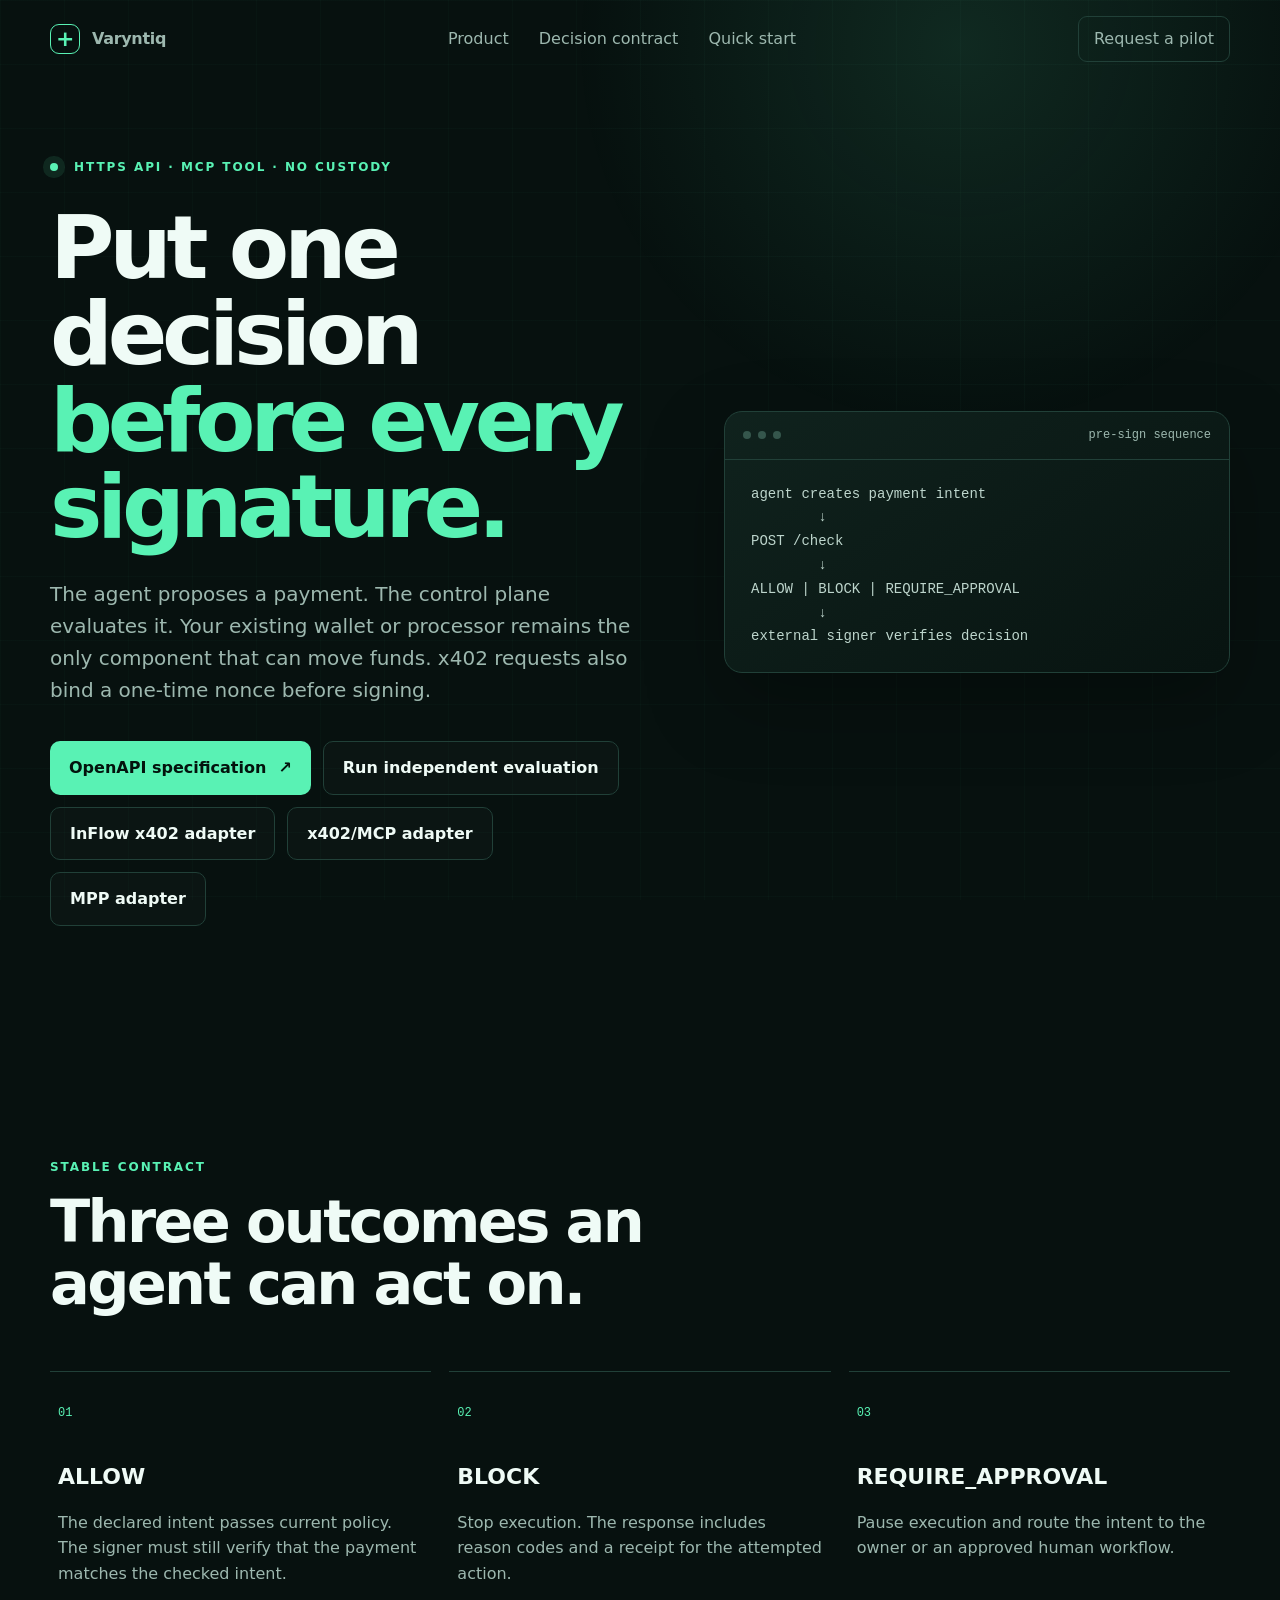
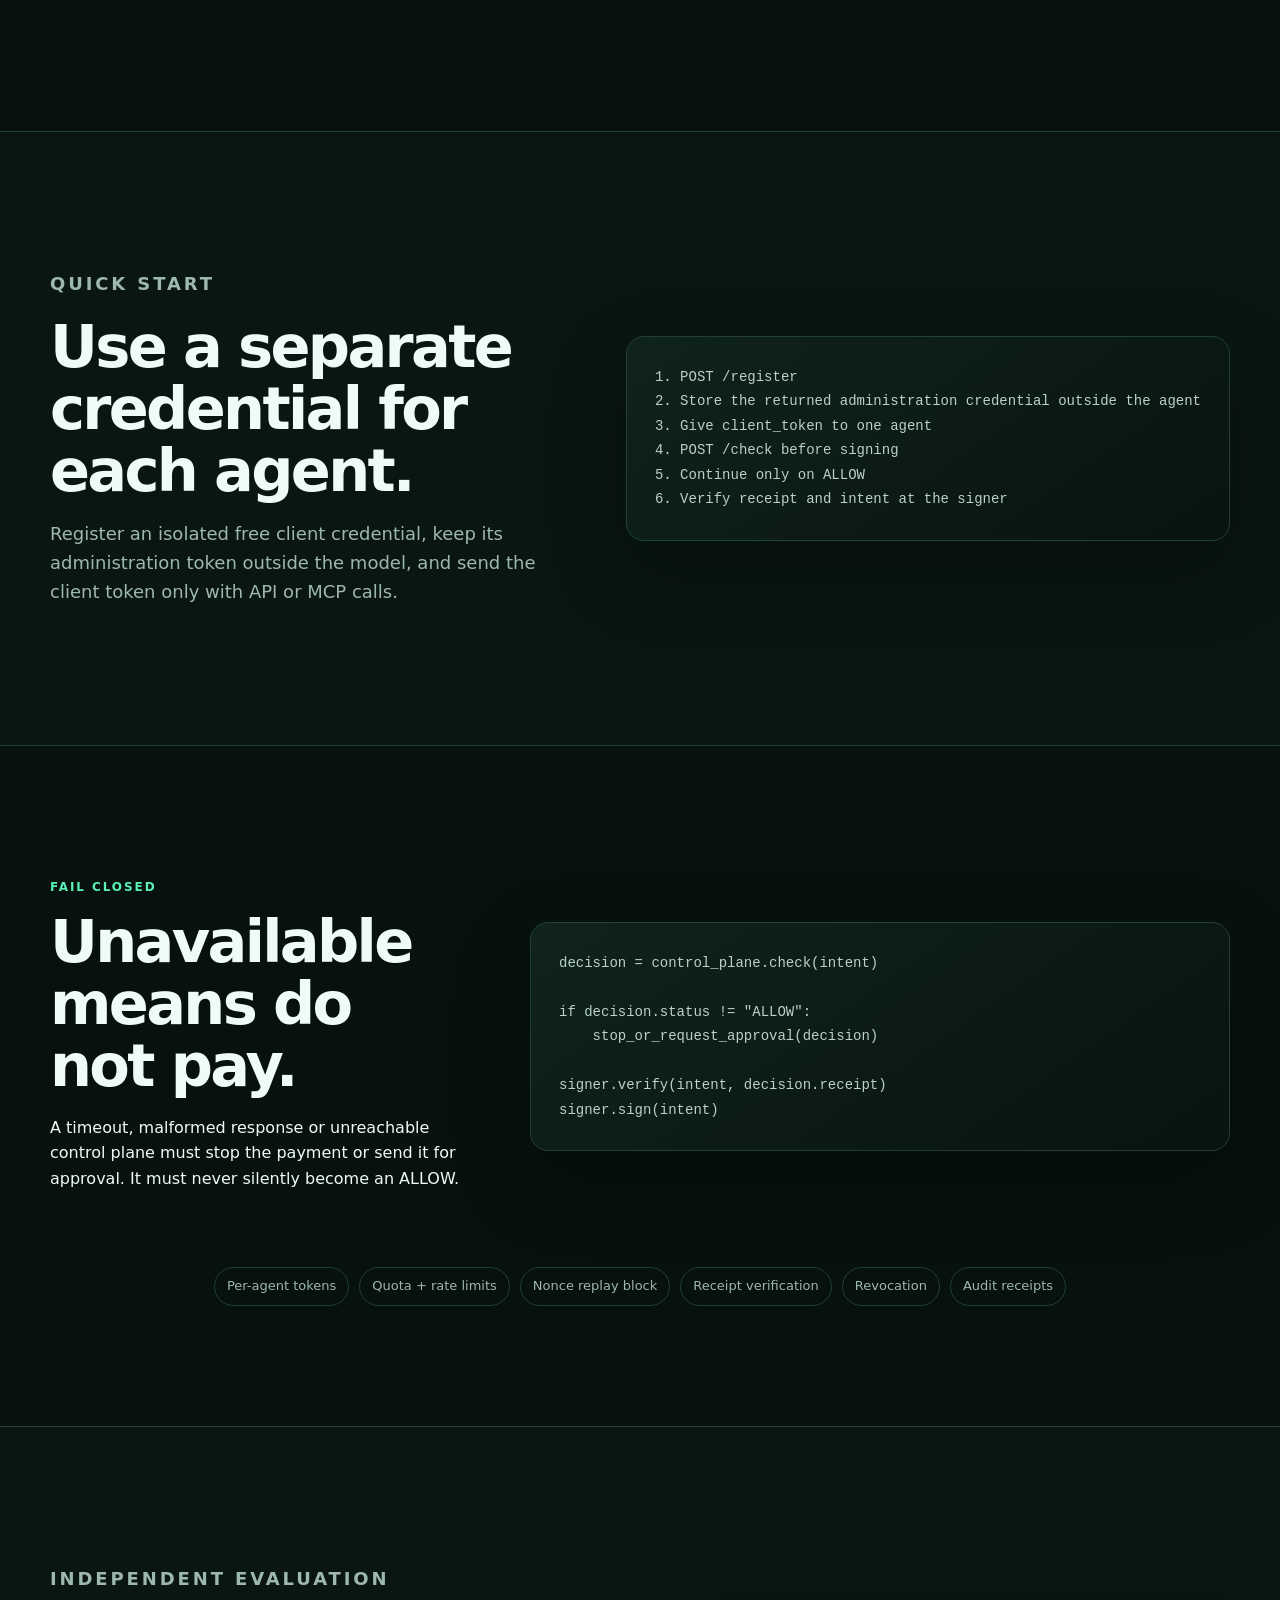
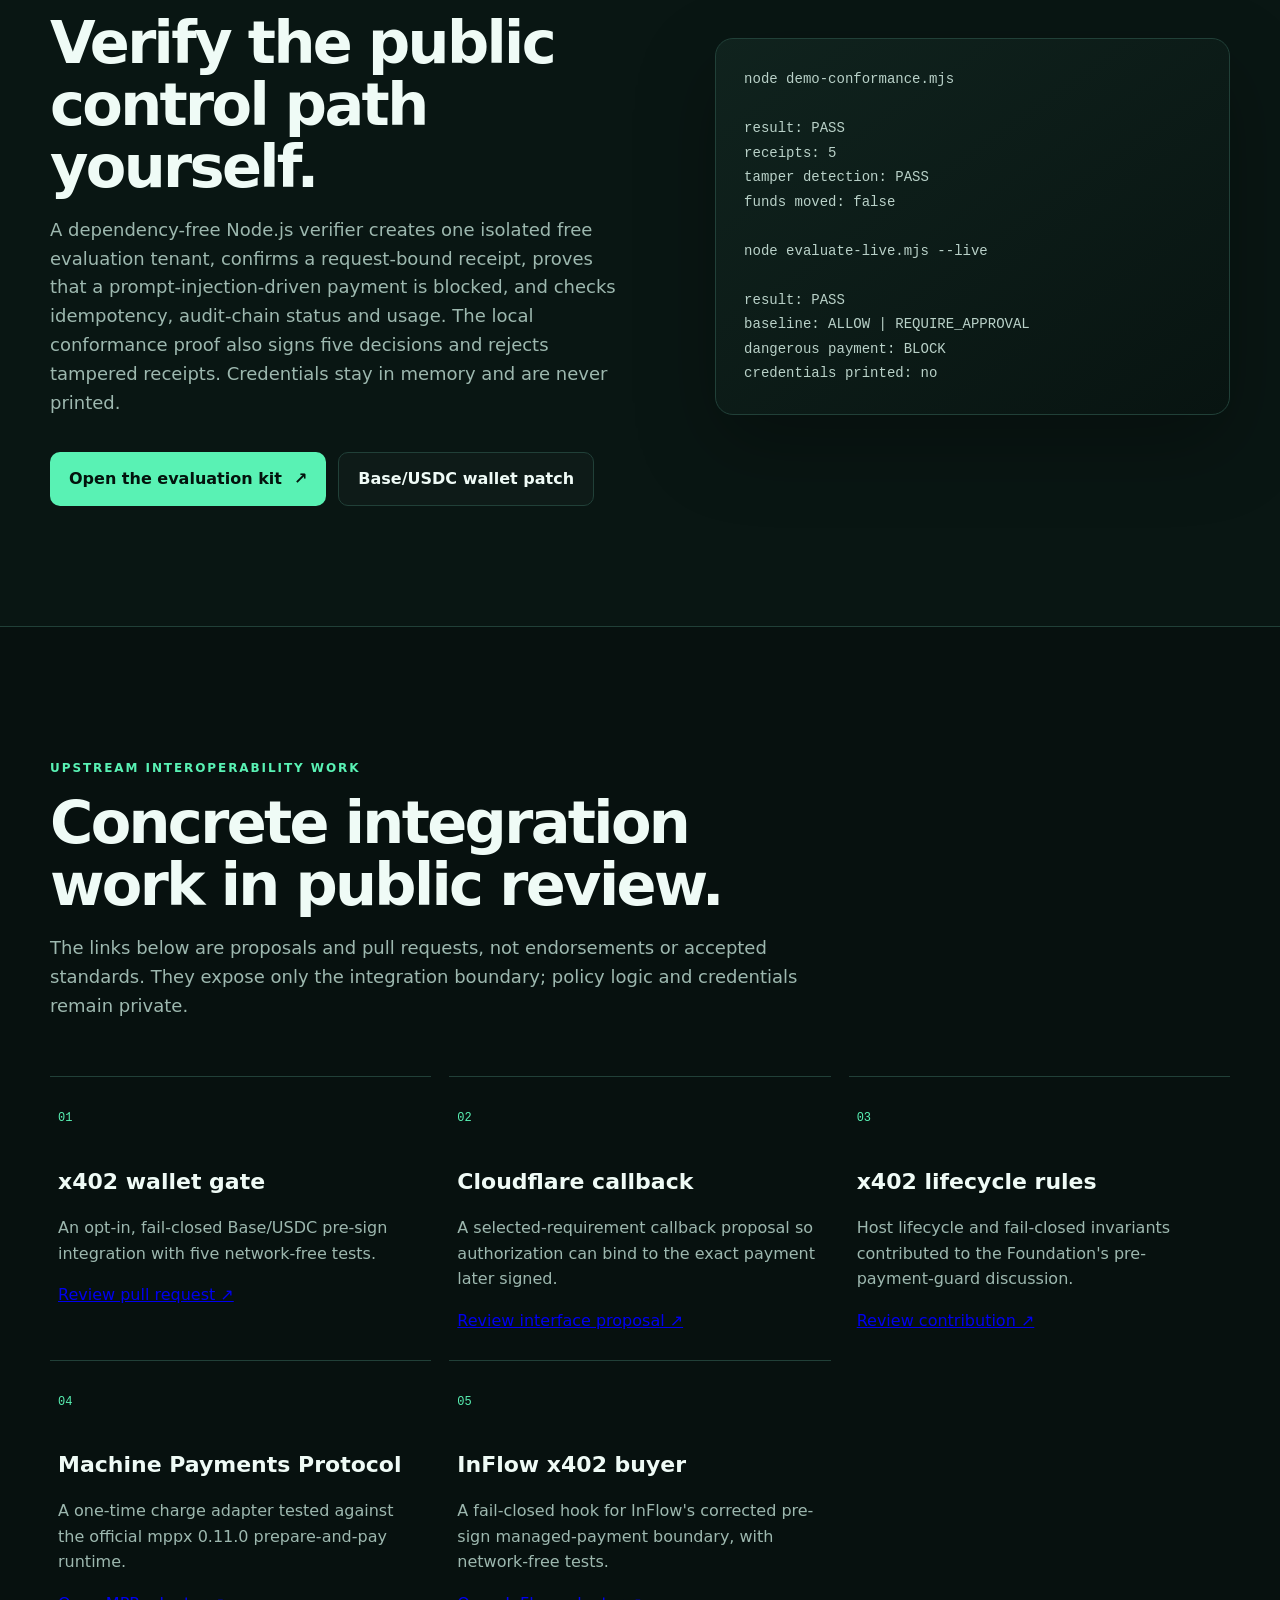
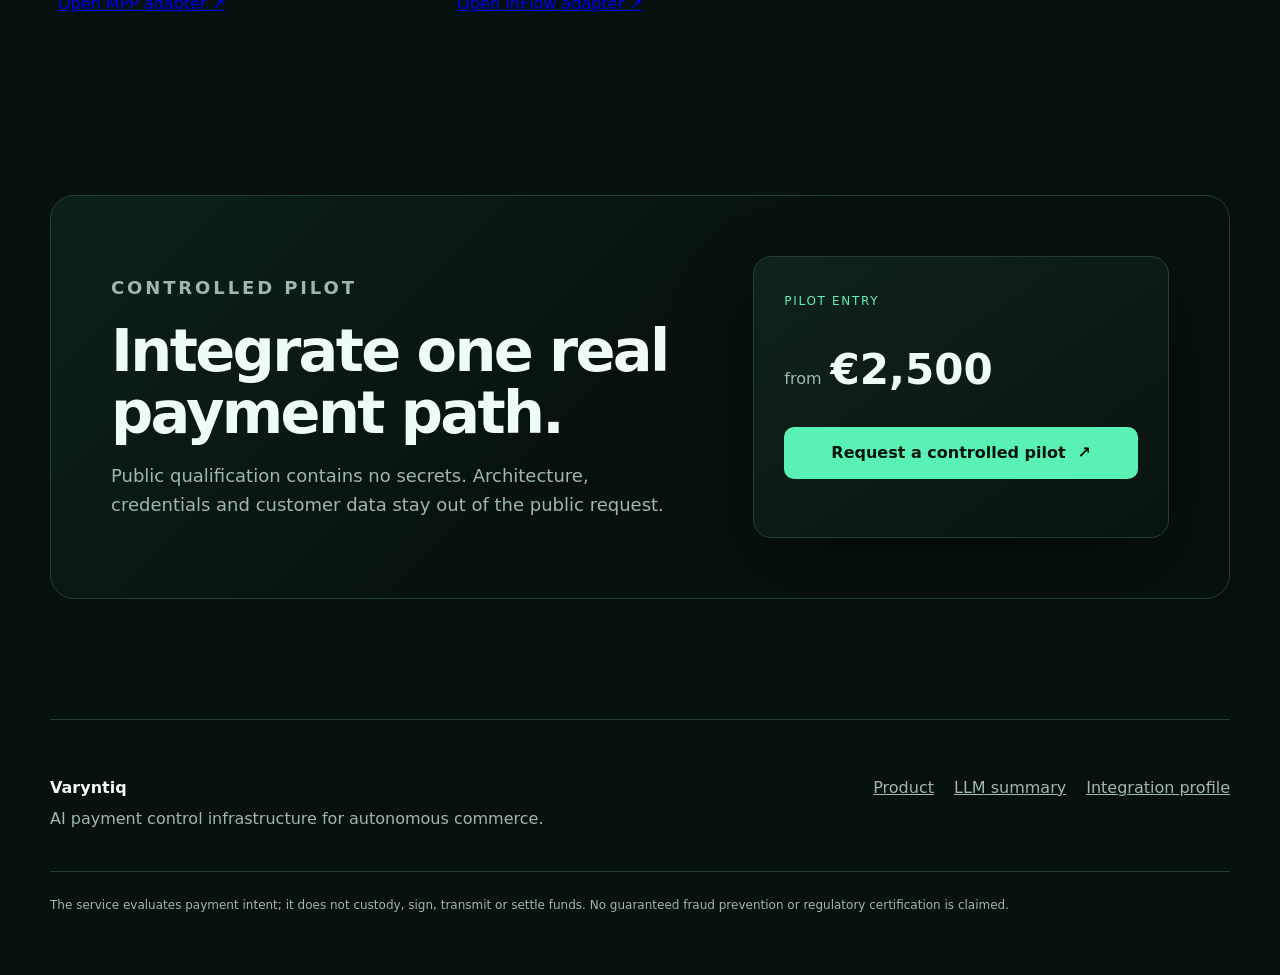
==== commit e056d72b: "Document nonce replay protection and receipt verification" ====
--- a/integration.html
+++ b/integration.html
@@ -21,7 +21,7 @@
       <div class="hero-copy">
         <div class="eyebrow"><span class="pulse"></span> HTTPS API · MCP tool · no custody</div>
         <h1>Put one decision<br><em>before every signature.</em></h1>
-        <p class="lead">The agent proposes a payment. The control plane evaluates it. Your existing wallet or processor remains the only component that can move funds.</p>
+        <p class="lead">The agent proposes a payment. The control plane evaluates it. Your existing wallet or processor remains the only component that can move funds. x402 requests also bind a one-time nonce before signing.</p>
         <div class="actions"><a class="button primary" href="https://payguard-production-abfe.up.railway.app/openapi.json">OpenAPI specification <span>↗</span></a><a class="button secondary" href="https://github.com/mercadosclaro-eng/ai-payment-control-plane/tree/main/integrations/evaluation">Run independent evaluation</a><a class="button secondary" href="https://github.com/mercadosclaro-eng/ai-payment-control-plane/tree/main/integrations/inflow-x402">InFlow x402 adapter</a><a class="button secondary" href="https://github.com/mercadosclaro-eng/ai-payment-control-plane/tree/main/integrations/x402-mcp">x402/MCP adapter</a><a class="button secondary" href="https://github.com/mercadosclaro-eng/ai-payment-control-plane/tree/main/integrations/mppx">MPP adapter</a></div>
       </div>
       <div class="decision-card" aria-label="Integration sequence">
@@ -63,7 +63,7 @@
 
 signer.verify(intent, decision.receipt)
 signer.sign(intent)</code></pre></div>
-      <div class="interfaces"><span>Per-agent tokens</span><span>Quota + rate limits</span><span>Revocation</span><span>Audit receipts</span></div>
+        <div class="interfaces"><span>Per-agent tokens</span><span>Quota + rate limits</span><span>Nonce replay block</span><span>Receipt verification</span><span>Revocation</span><span>Audit receipts</span></div>
     </section>
     <section class="section demo-wrap" id="evaluate">
       <div class="shell demo-grid">
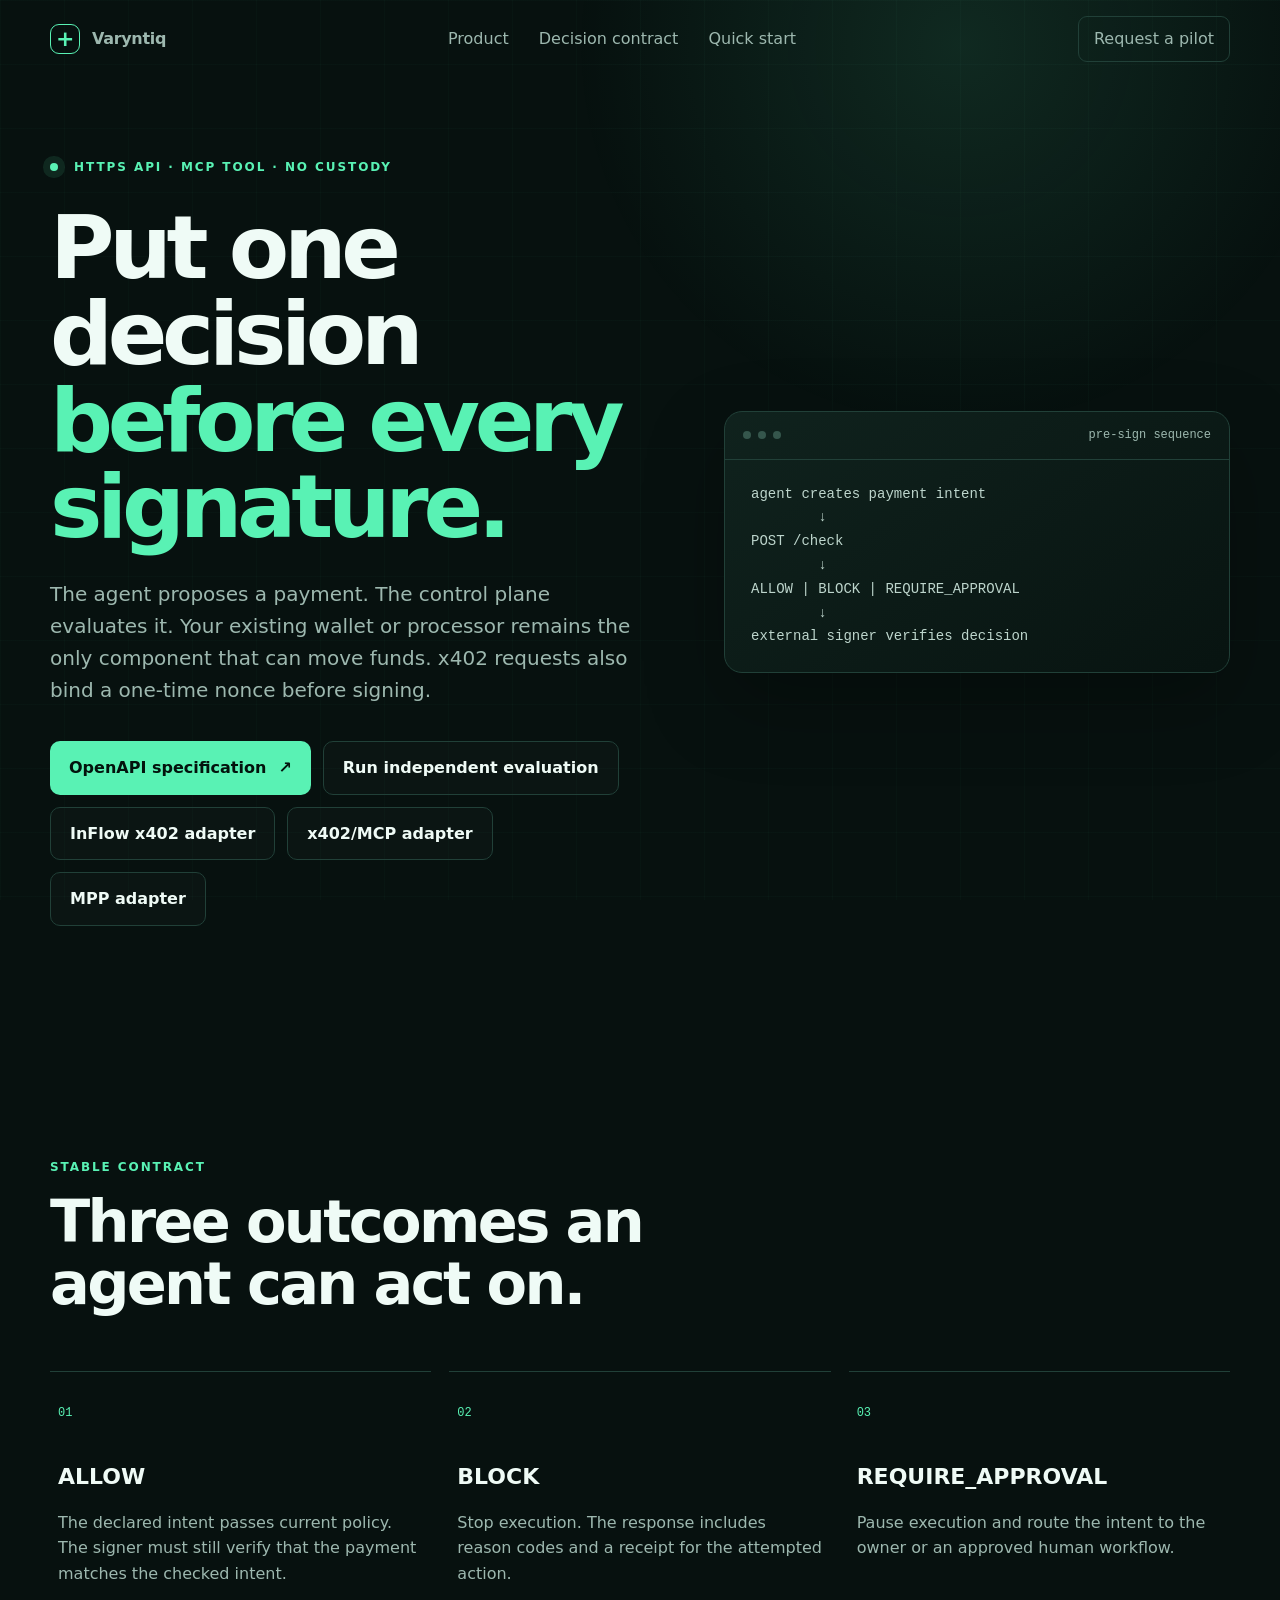
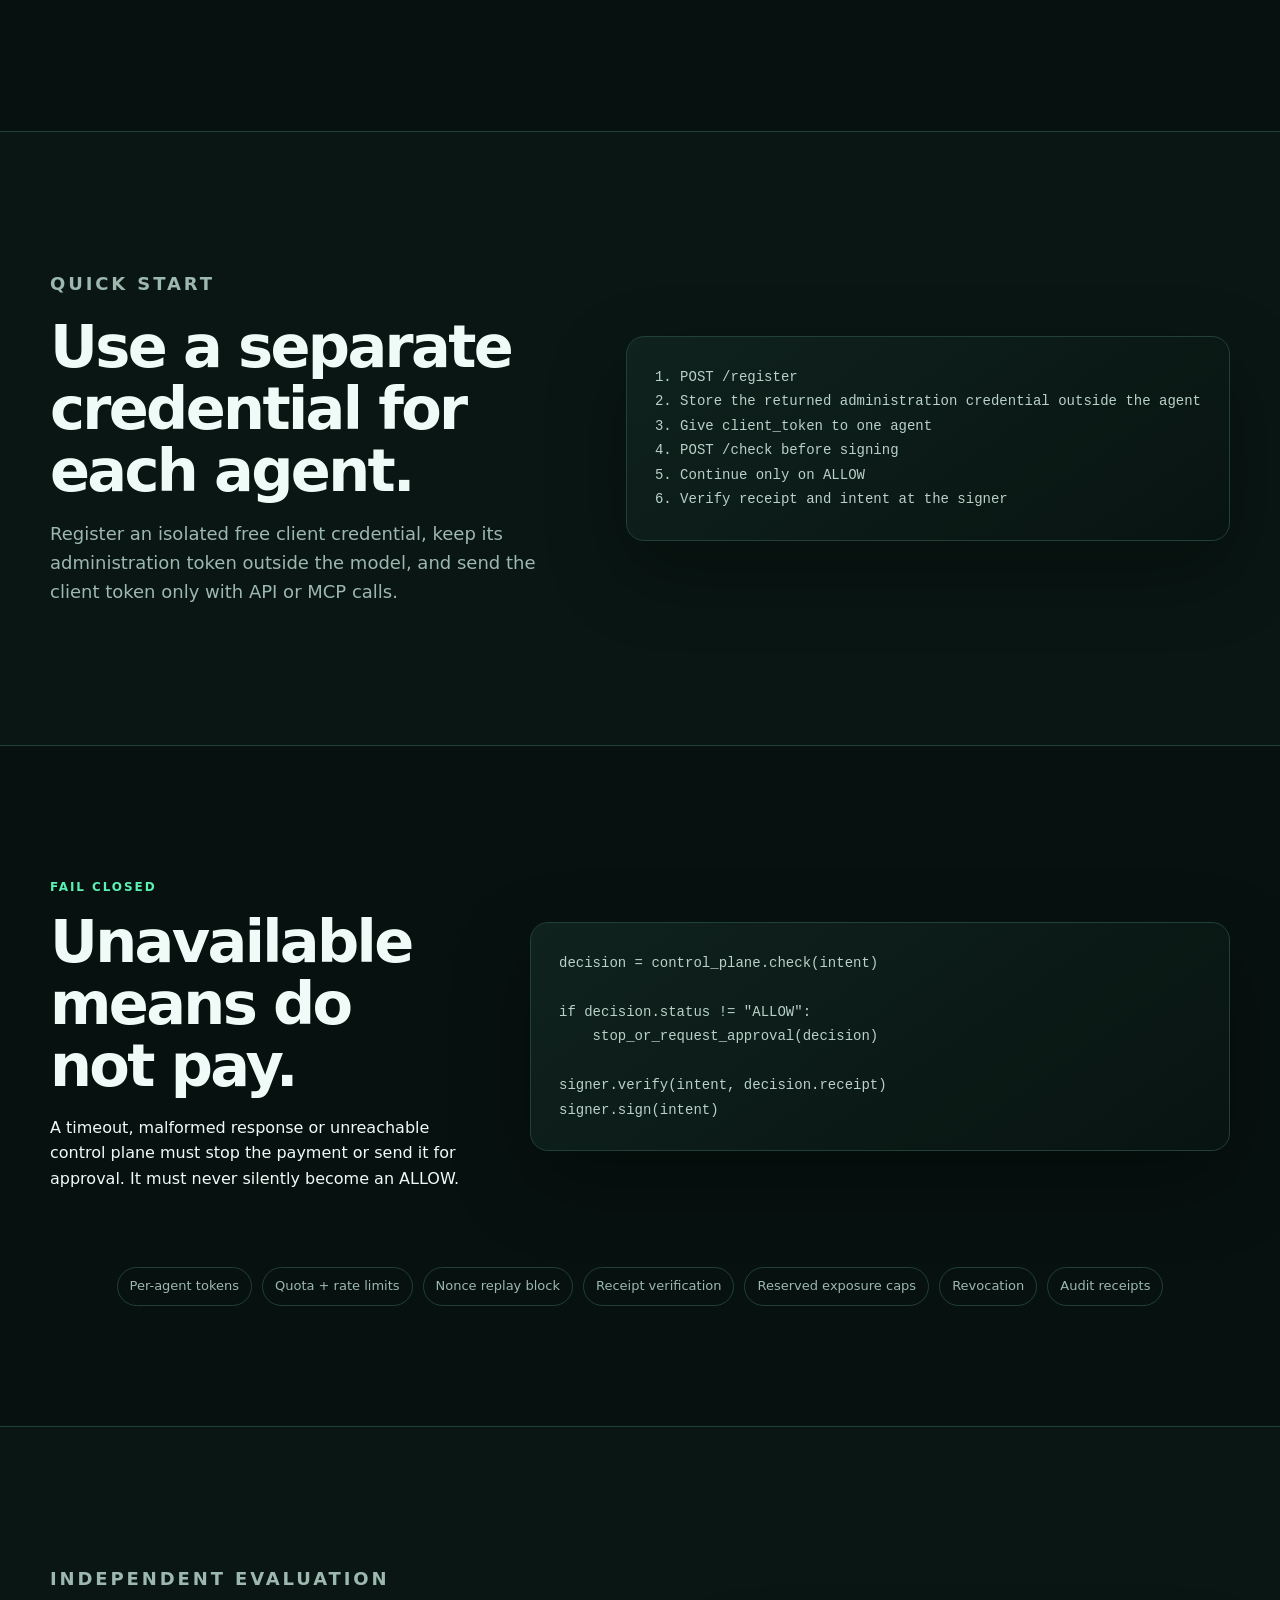
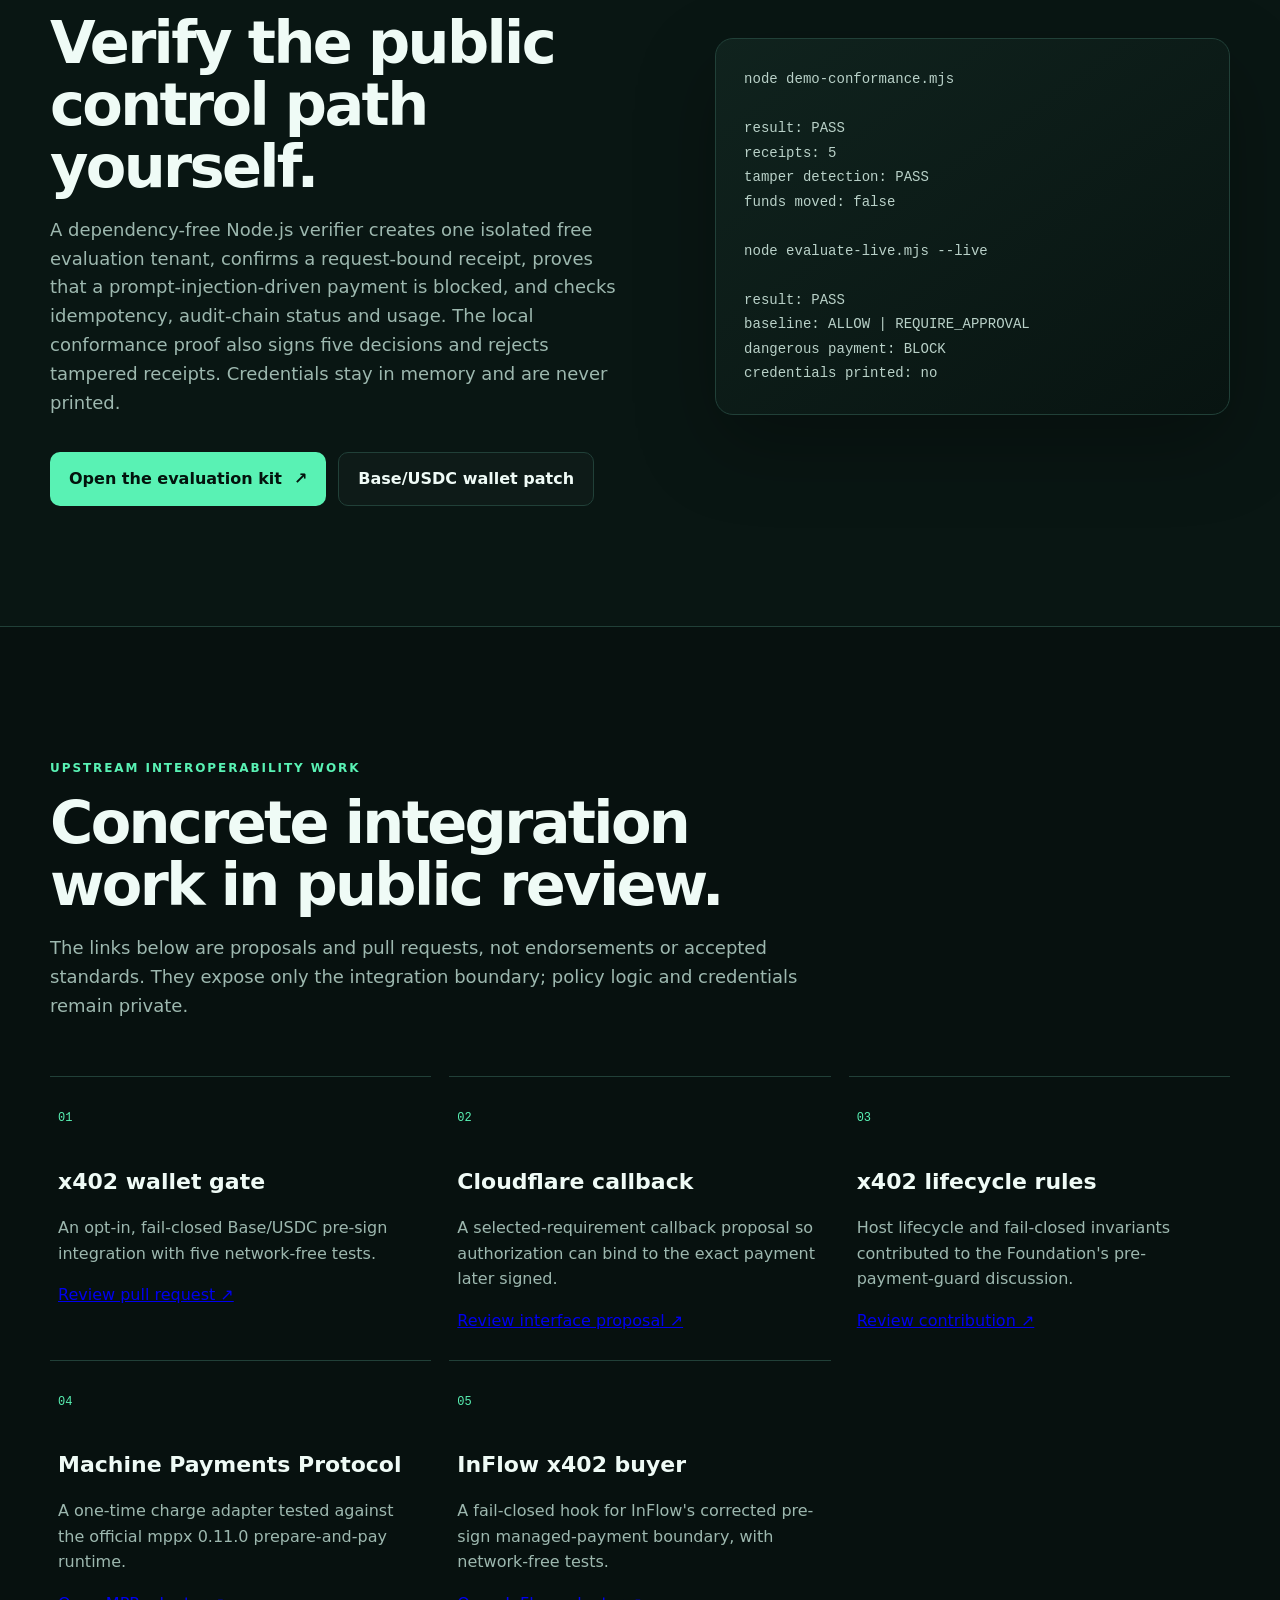
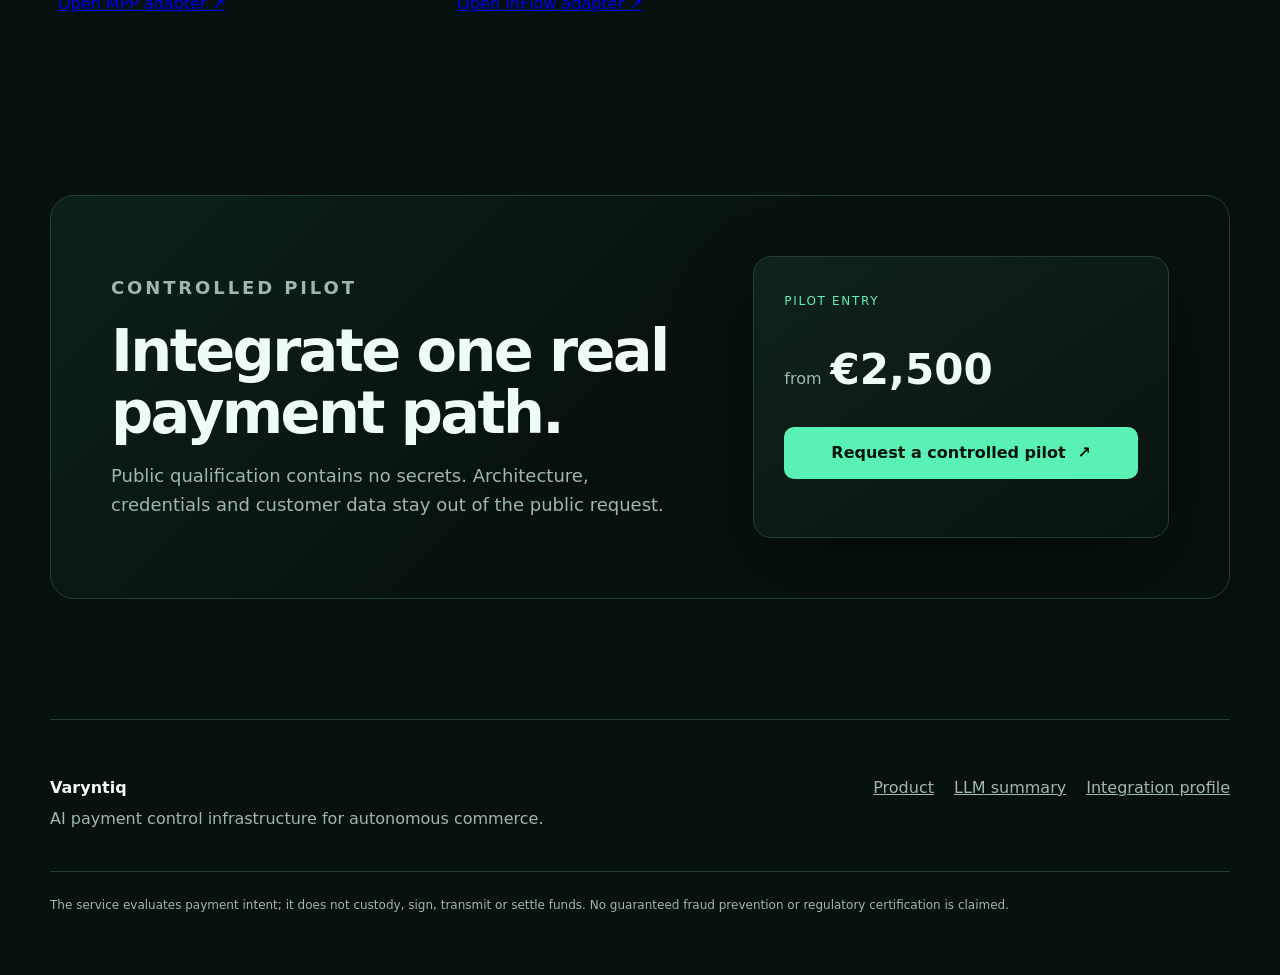
==== commit 6a4619a7: "Document reserved approval exposure controls" ====
--- a/integration.html
+++ b/integration.html
@@ -63,7 +63,7 @@
 
 signer.verify(intent, decision.receipt)
 signer.sign(intent)</code></pre></div>
-        <div class="interfaces"><span>Per-agent tokens</span><span>Quota + rate limits</span><span>Nonce replay block</span><span>Receipt verification</span><span>Revocation</span><span>Audit receipts</span></div>
+        <div class="interfaces"><span>Per-agent tokens</span><span>Quota + rate limits</span><span>Nonce replay block</span><span>Receipt verification</span><span>Reserved exposure caps</span><span>Revocation</span><span>Audit receipts</span></div>
     </section>
     <section class="section demo-wrap" id="evaluate">
       <div class="shell demo-grid">
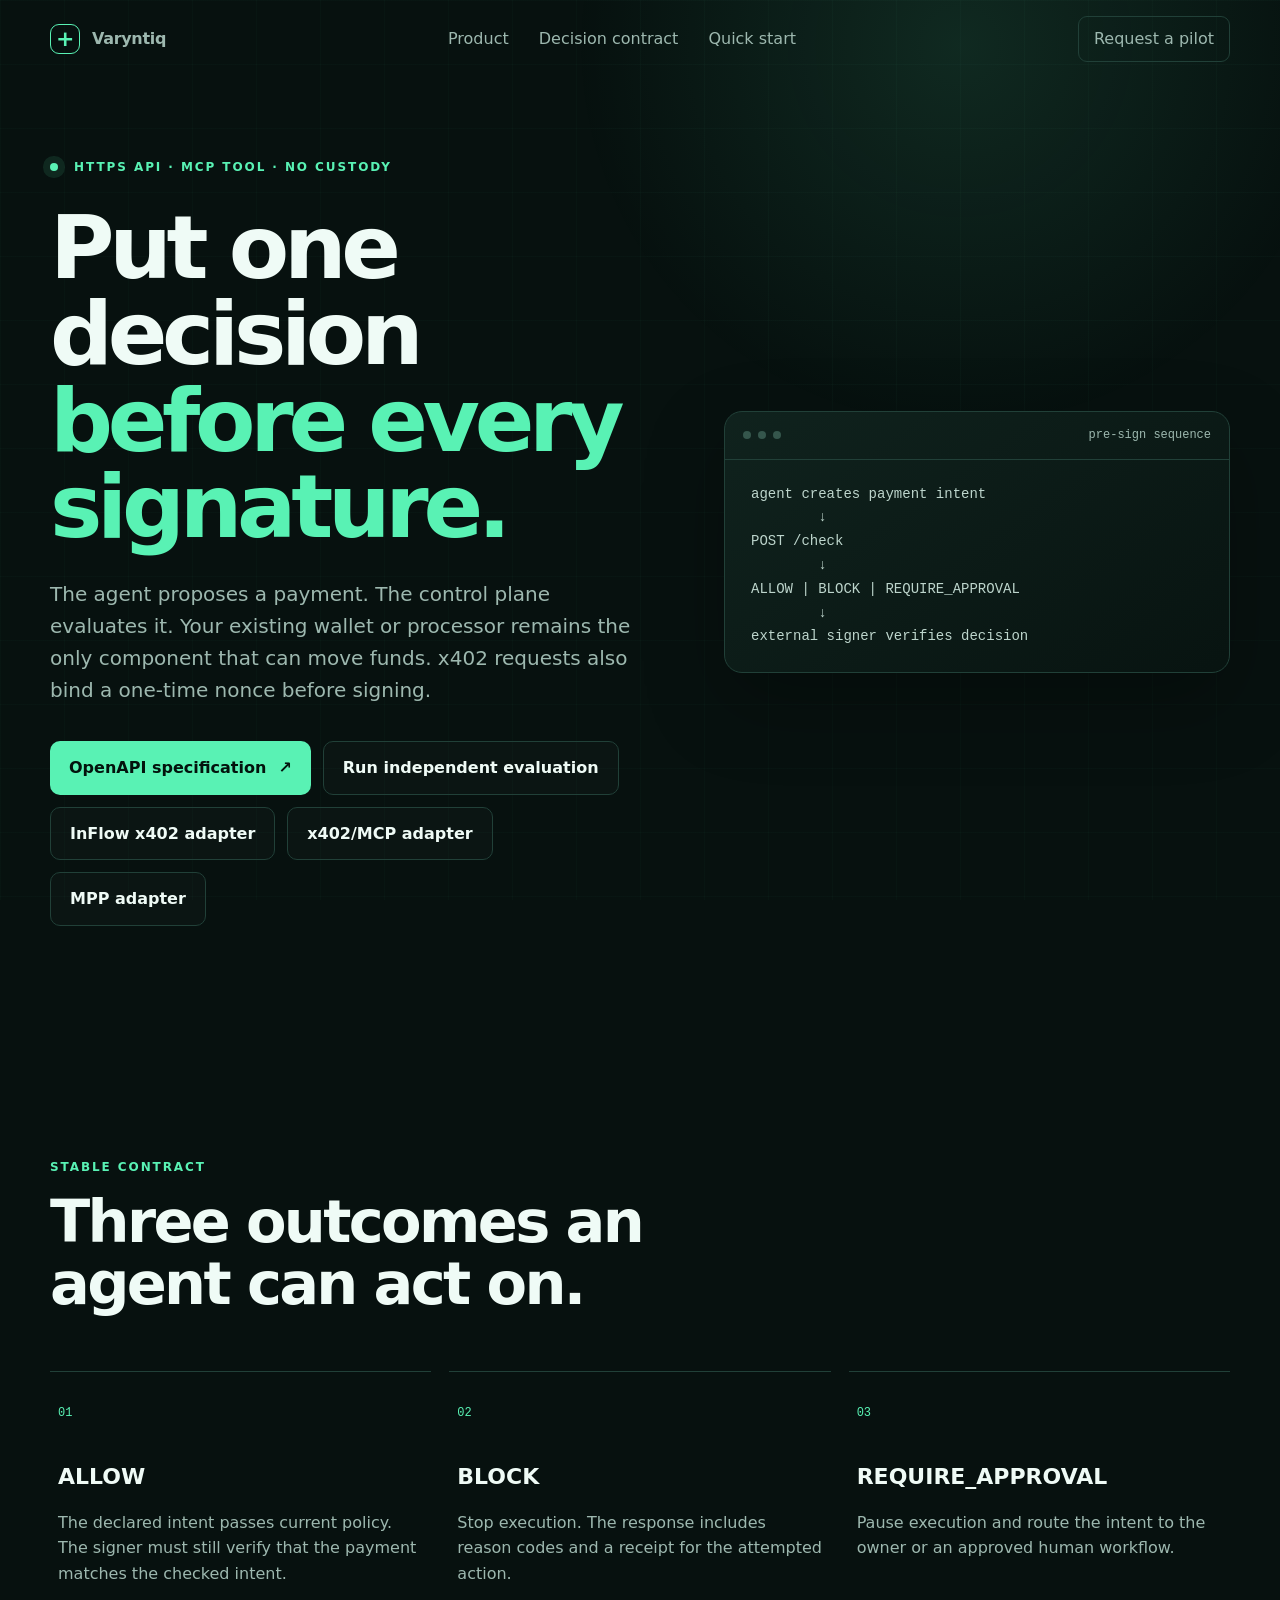
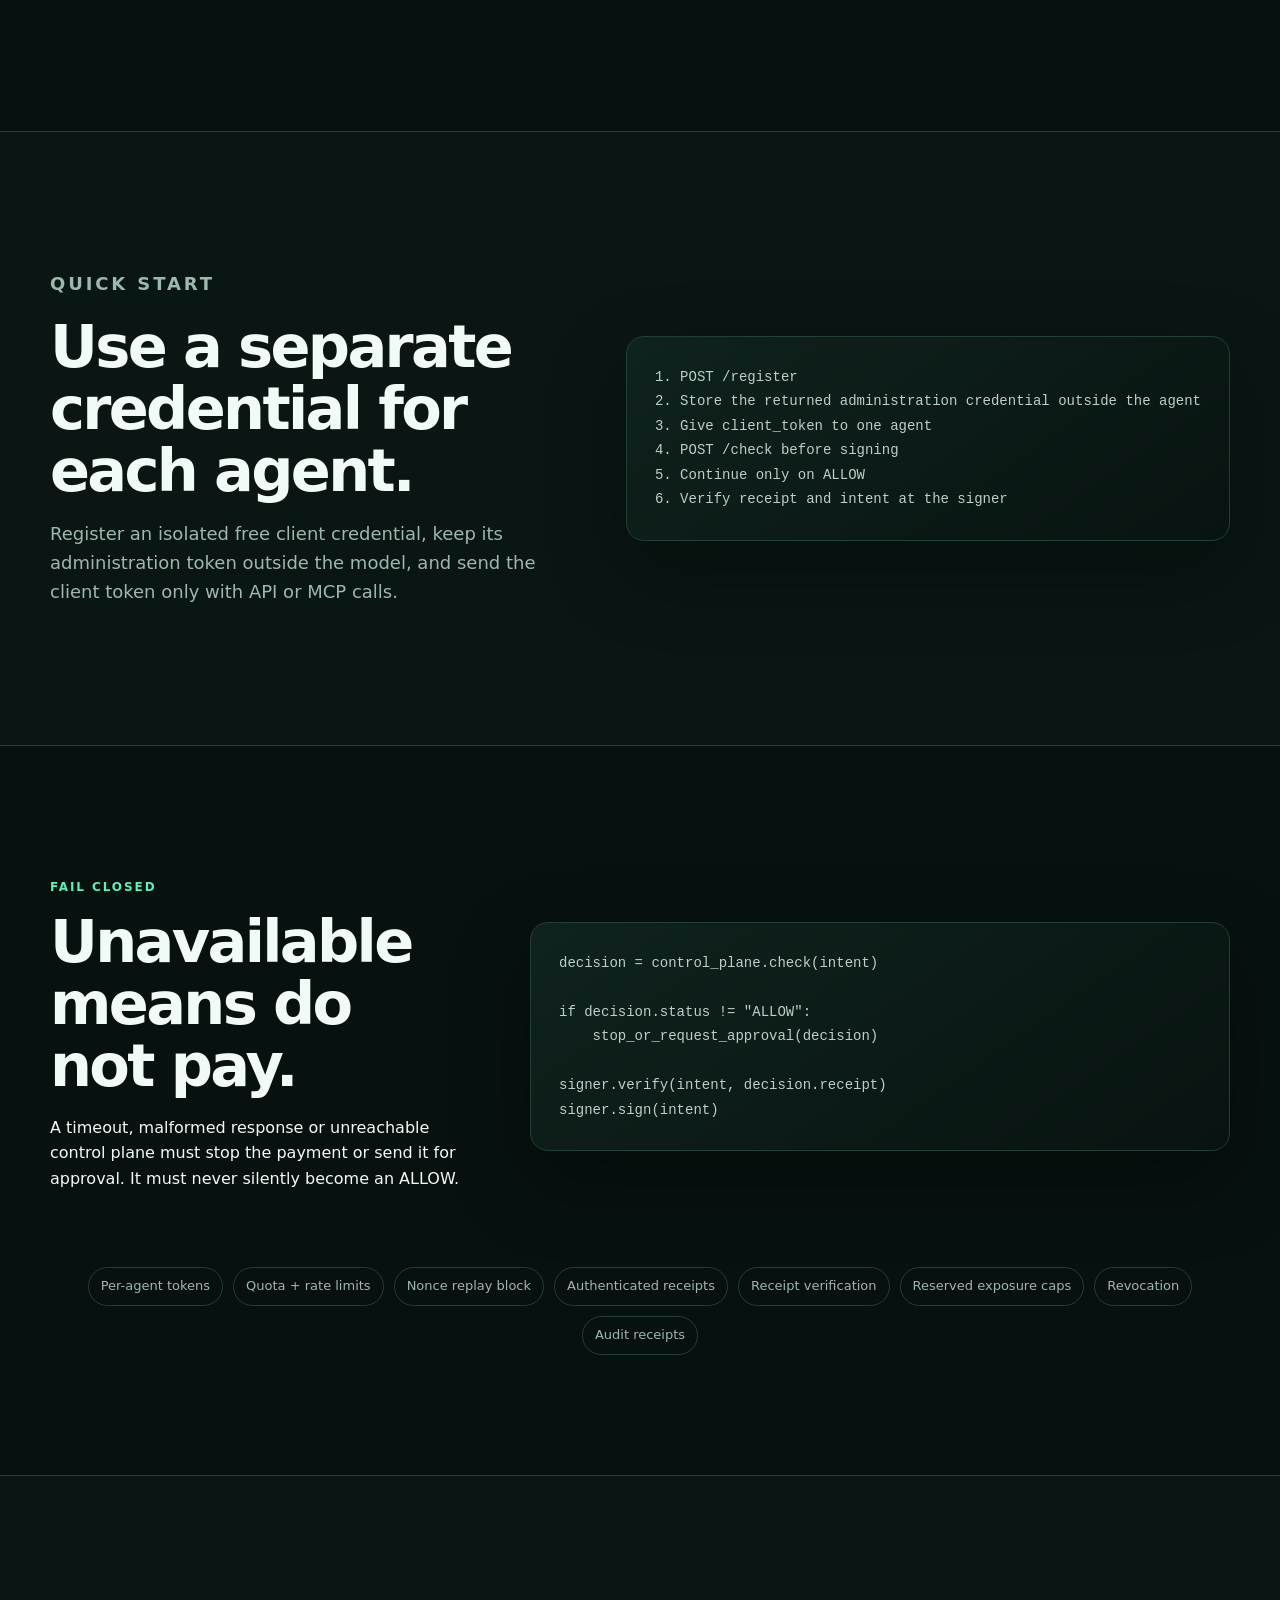
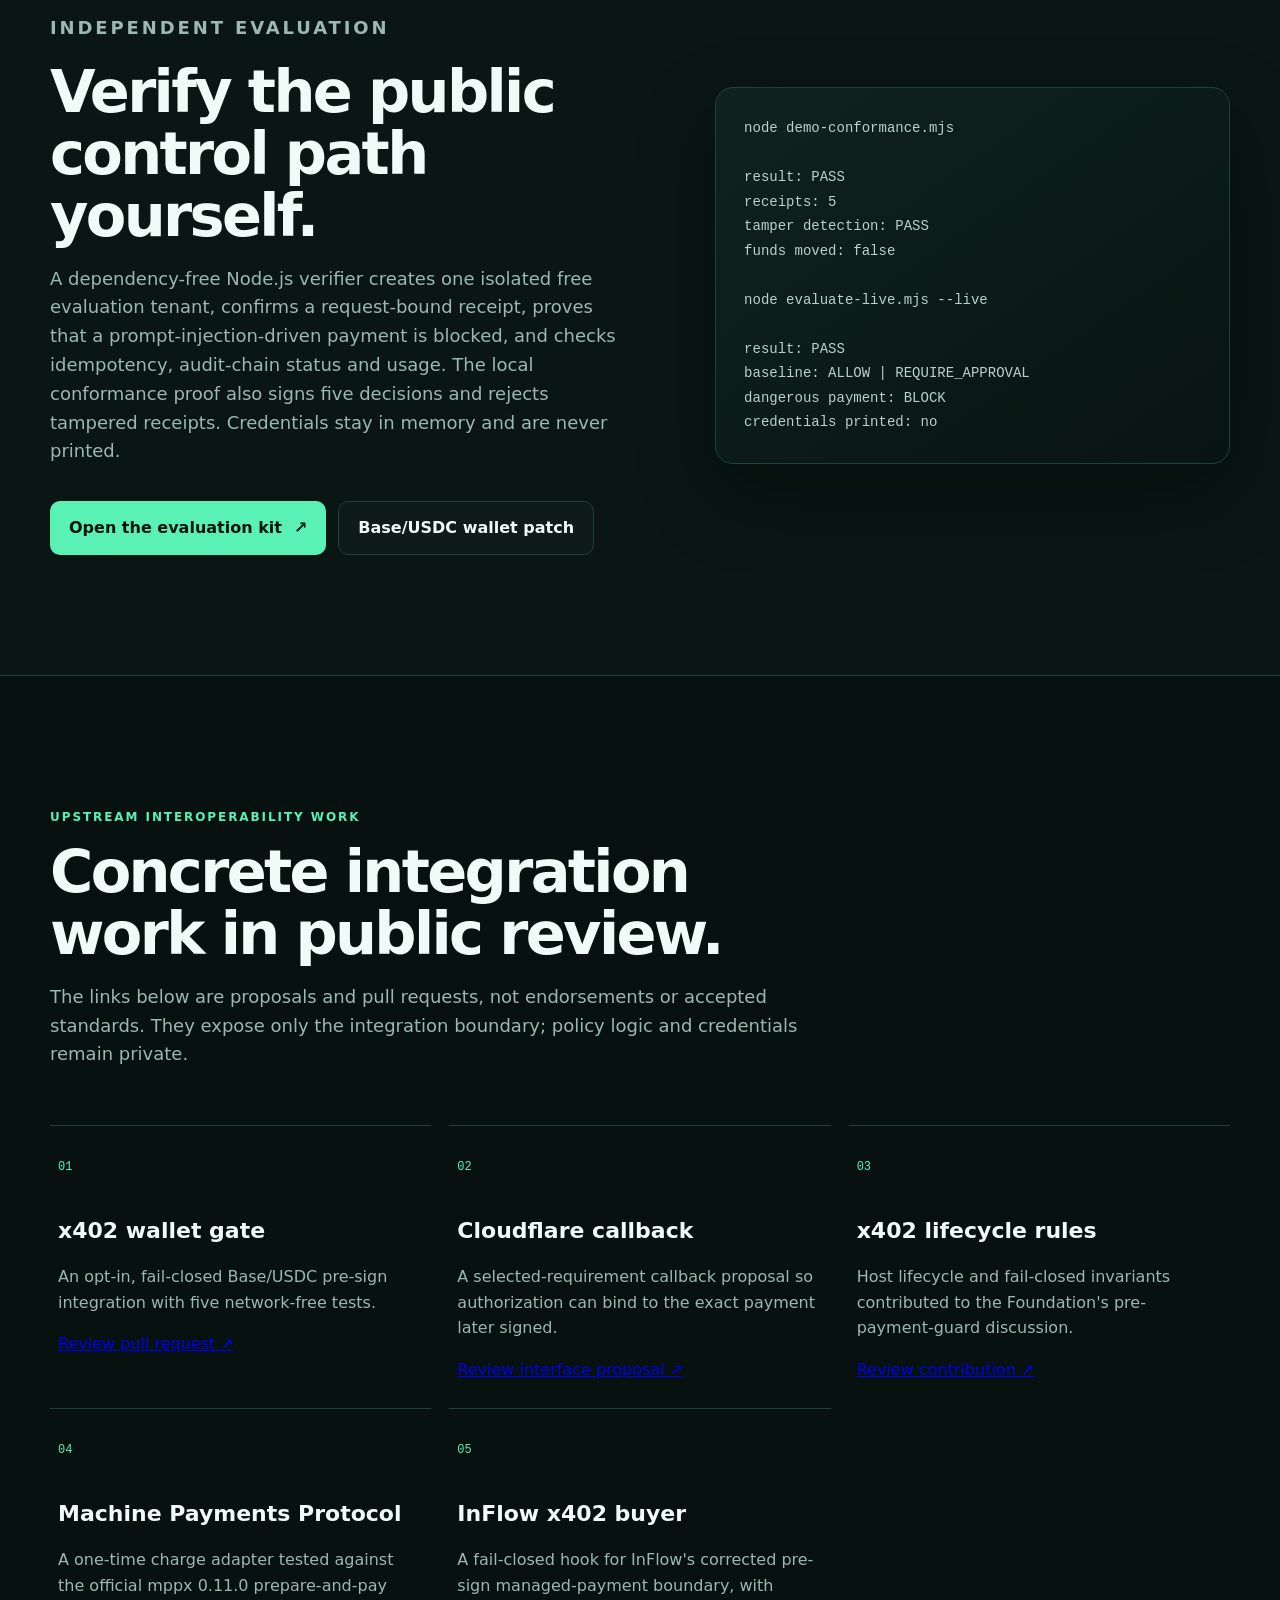
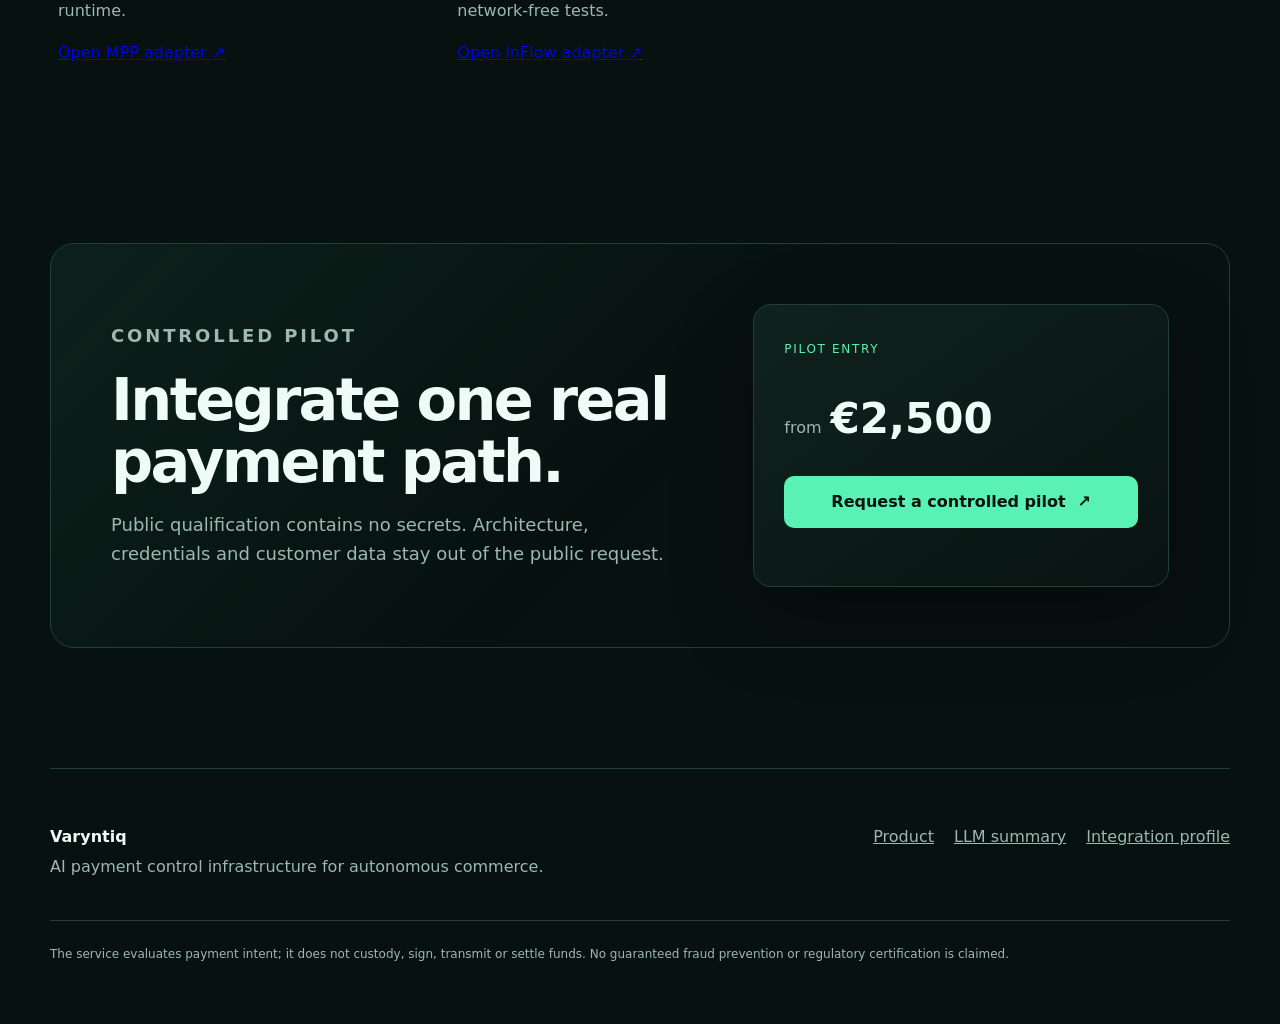
==== commit 8153cf69: "Document authenticated Varyntiq receipts" ====
--- a/integration.html
+++ b/integration.html
@@ -63,7 +63,7 @@
 
 signer.verify(intent, decision.receipt)
 signer.sign(intent)</code></pre></div>
-        <div class="interfaces"><span>Per-agent tokens</span><span>Quota + rate limits</span><span>Nonce replay block</span><span>Receipt verification</span><span>Reserved exposure caps</span><span>Revocation</span><span>Audit receipts</span></div>
+        <div class="interfaces"><span>Per-agent tokens</span><span>Quota + rate limits</span><span>Nonce replay block</span><span>Authenticated receipts</span><span>Receipt verification</span><span>Reserved exposure caps</span><span>Revocation</span><span>Audit receipts</span></div>
     </section>
     <section class="section demo-wrap" id="evaluate">
       <div class="shell demo-grid">
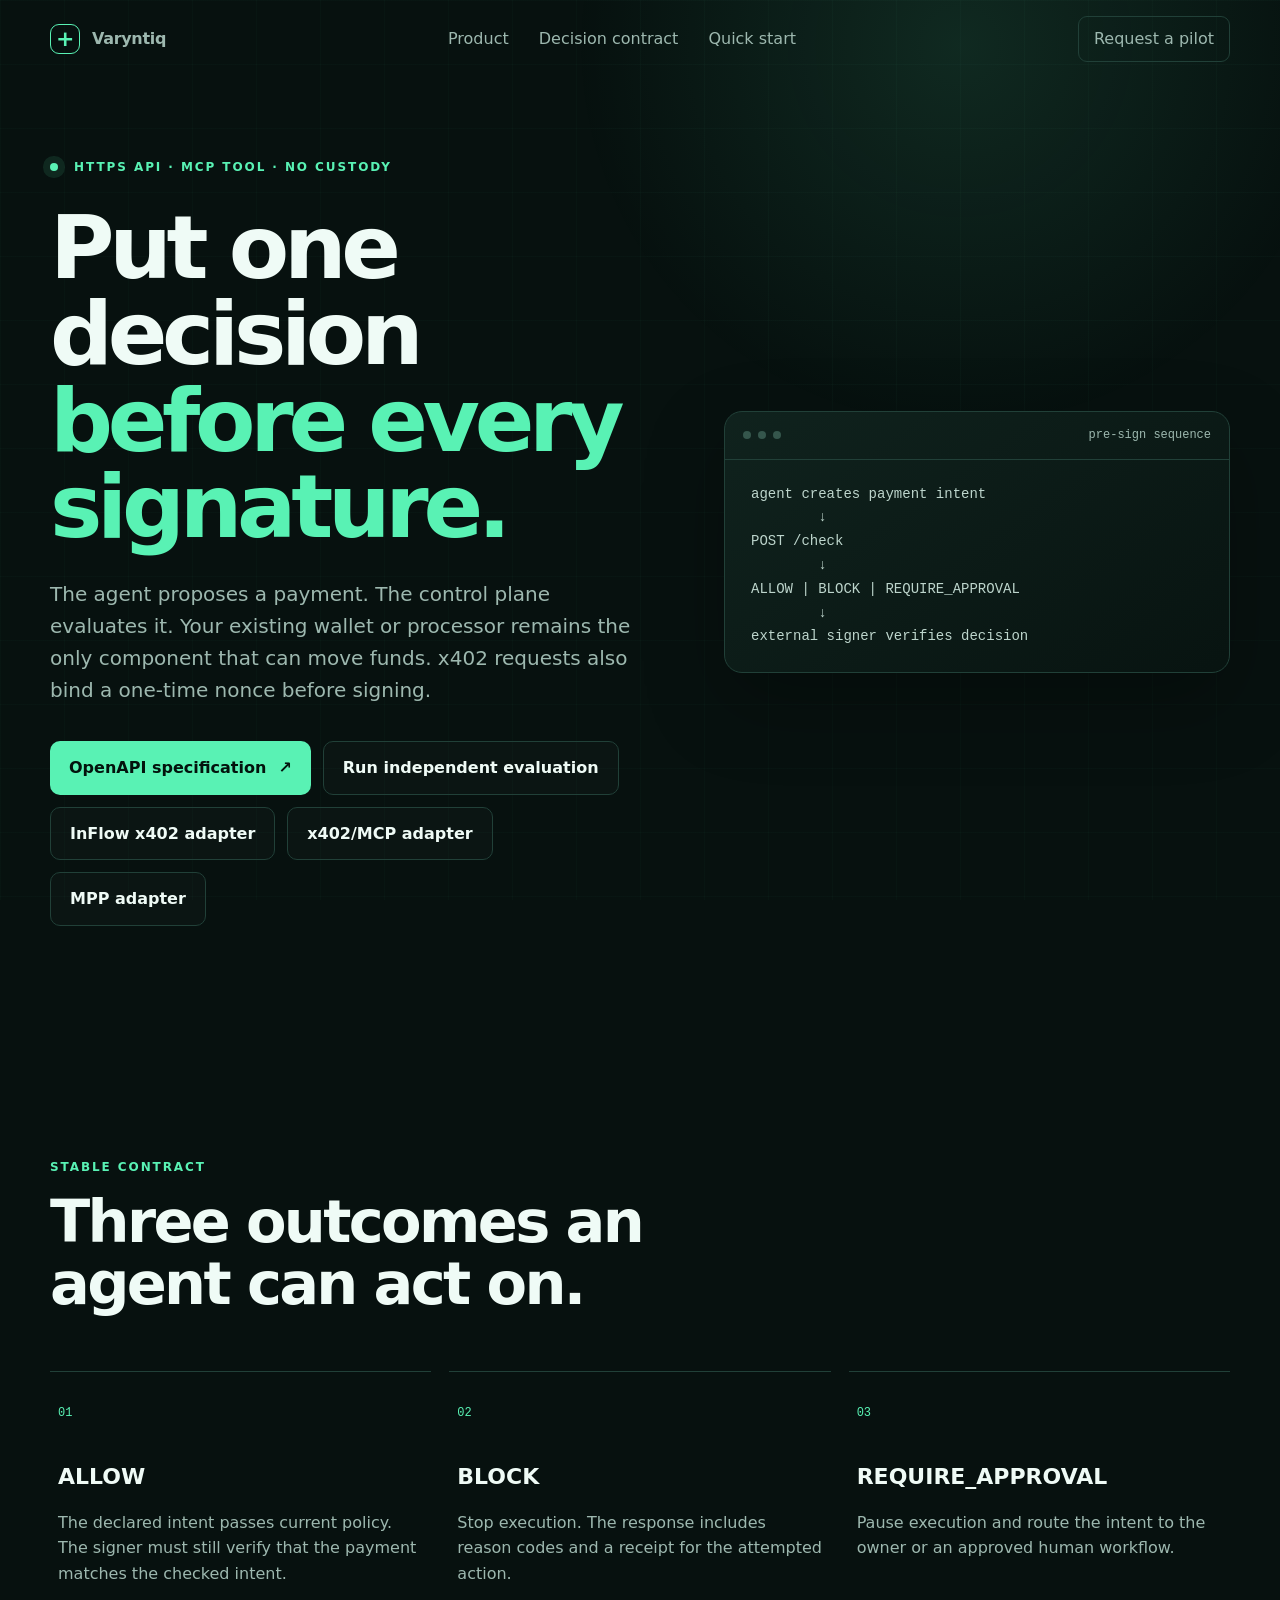
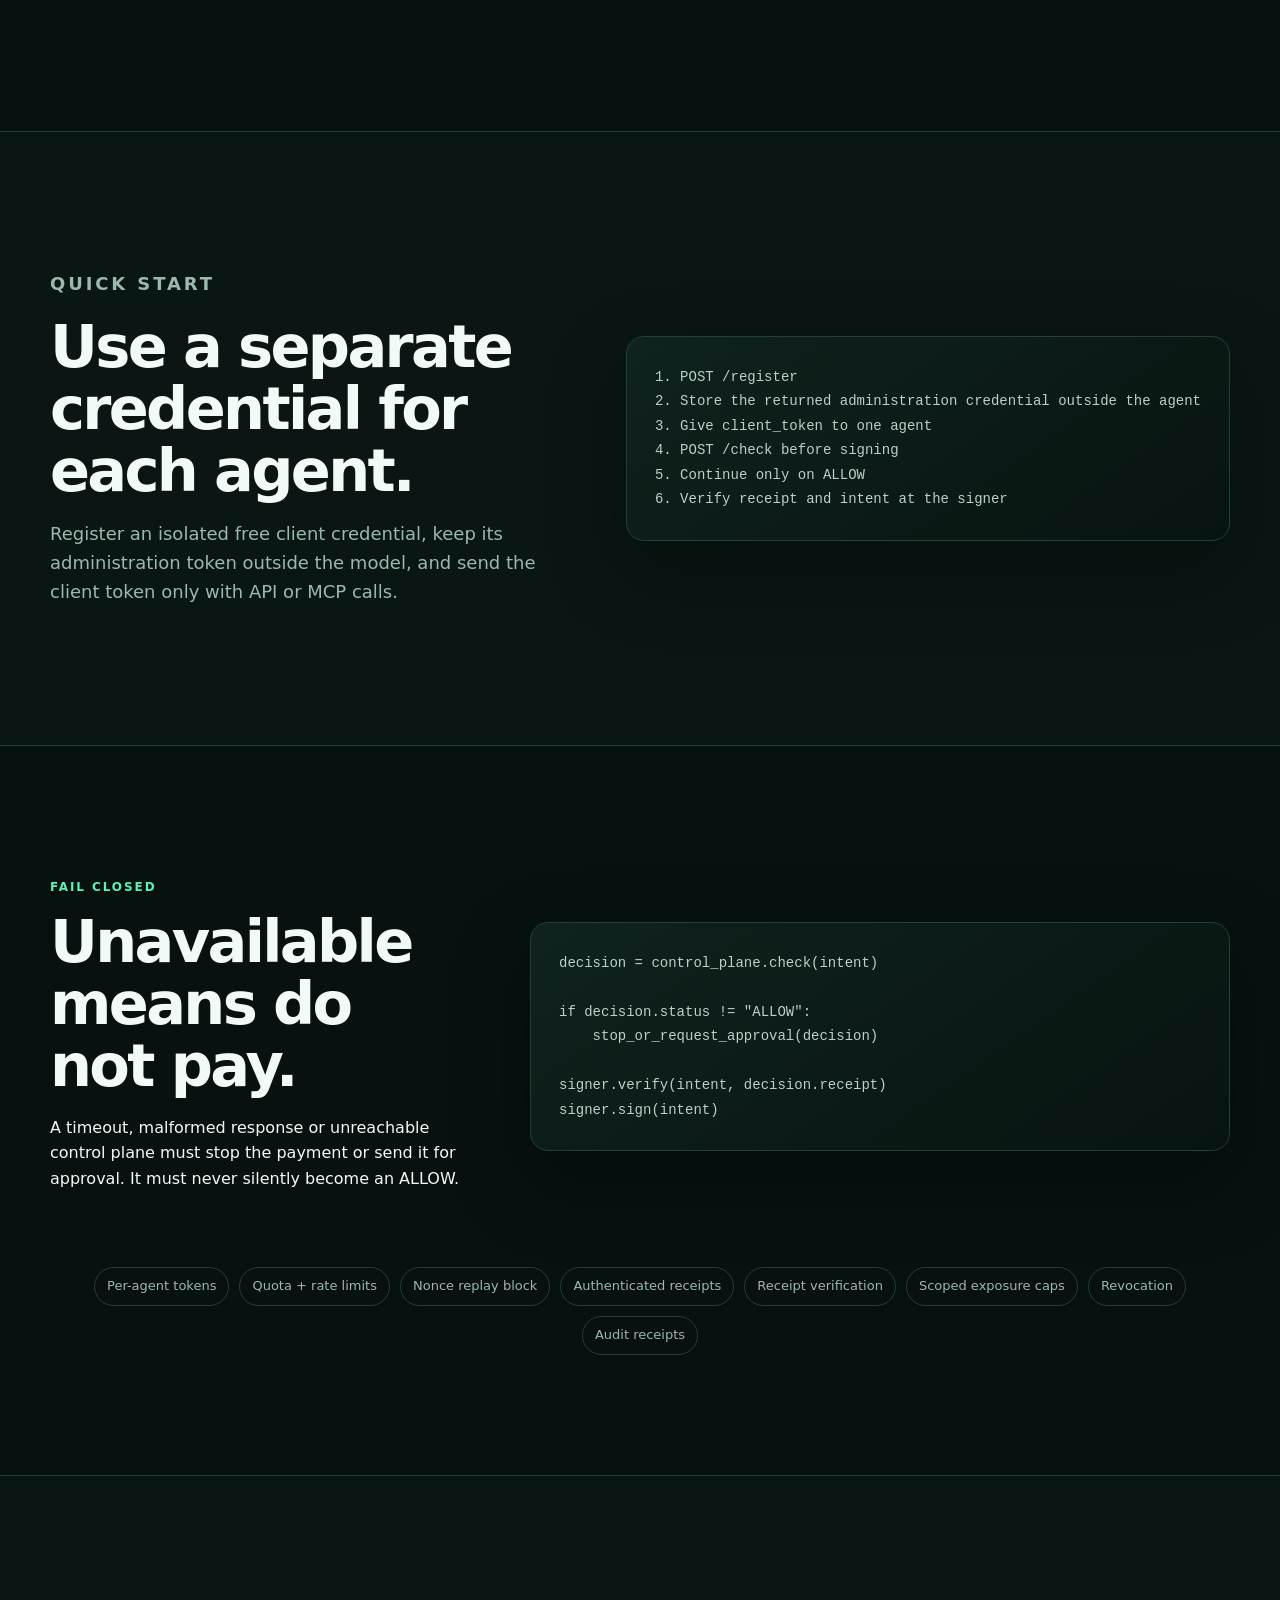
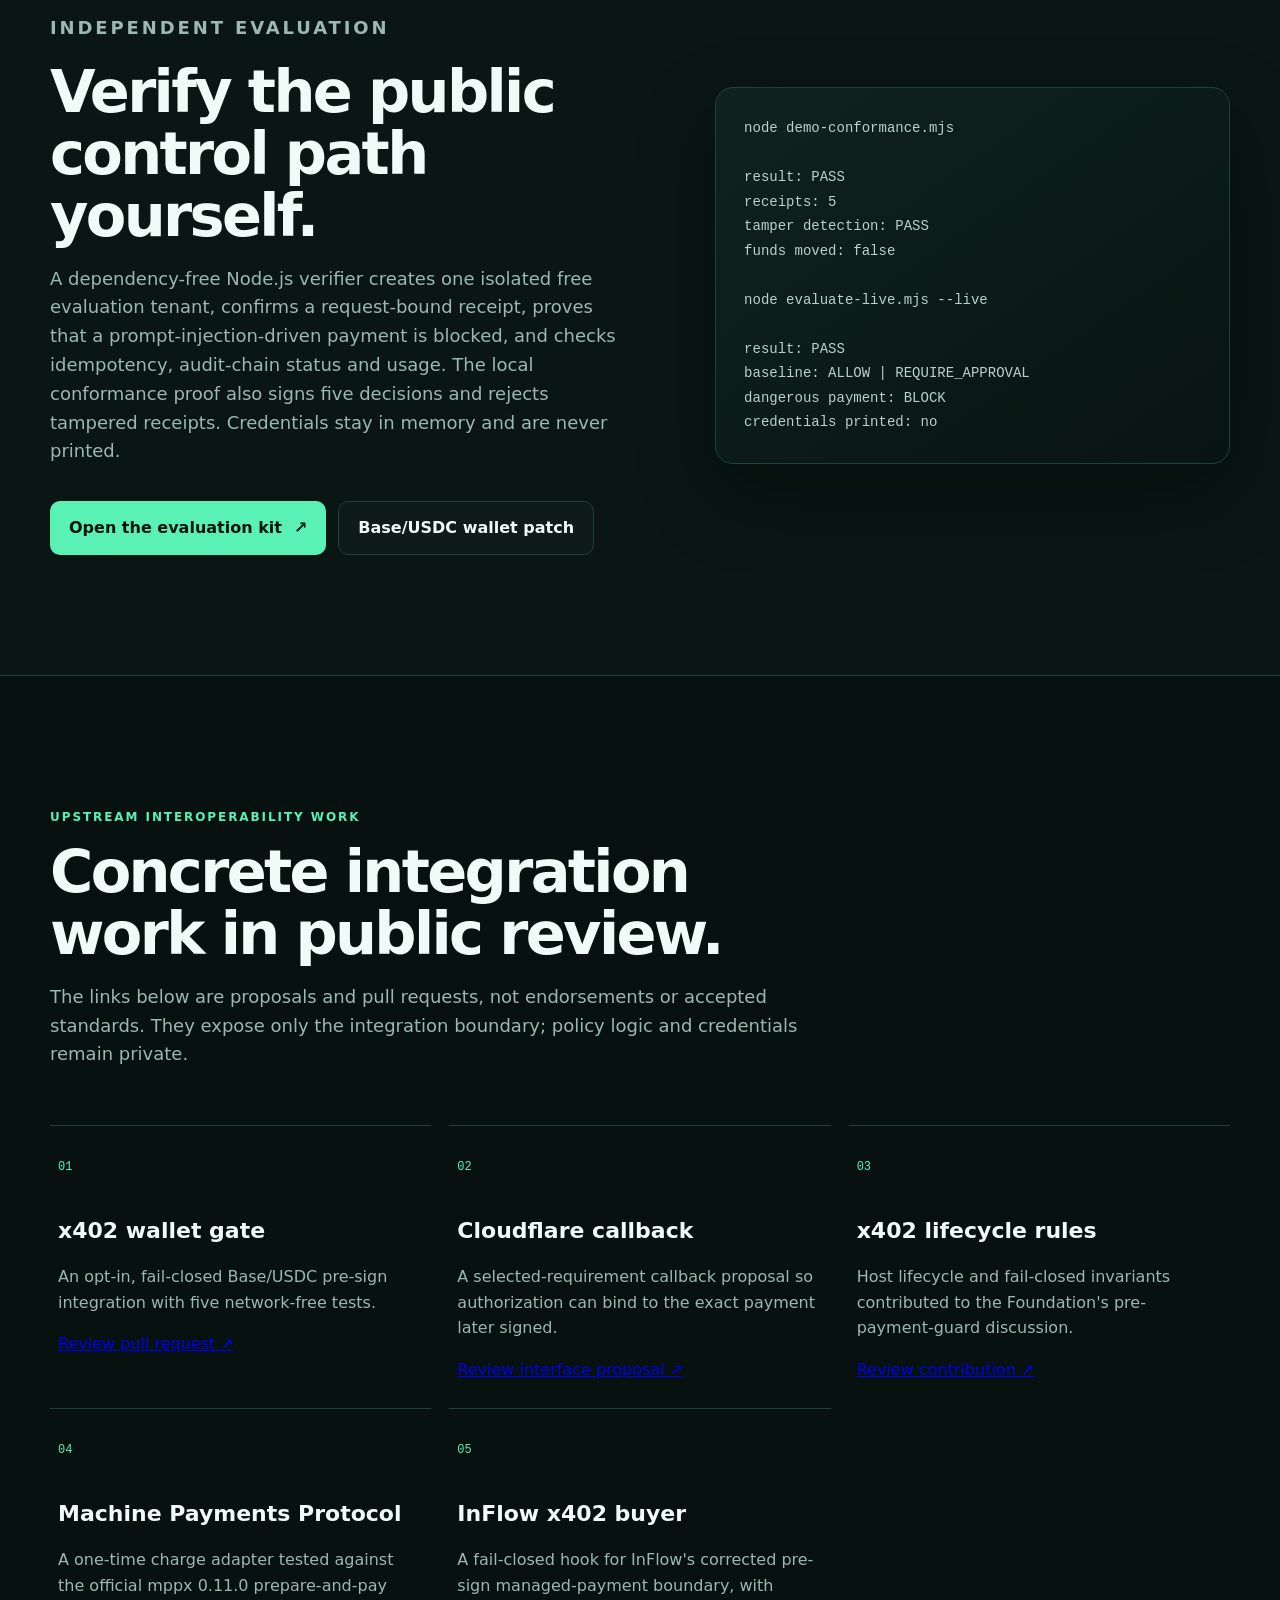
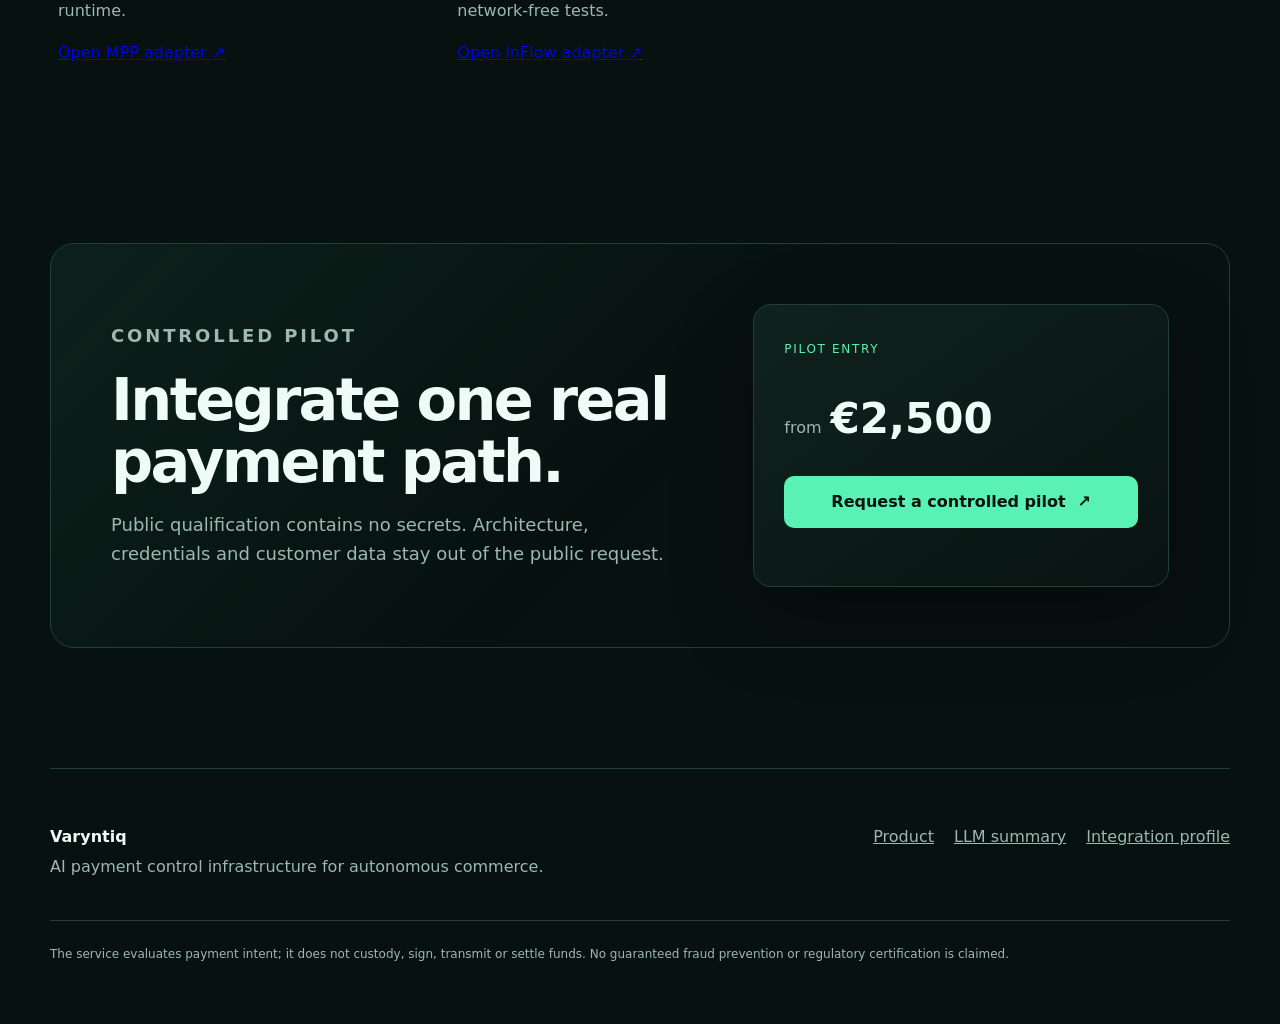
==== commit 7678d853: "Document scoped exposure caps" ====
--- a/integration.html
+++ b/integration.html
@@ -63,7 +63,7 @@
 
 signer.verify(intent, decision.receipt)
 signer.sign(intent)</code></pre></div>
-        <div class="interfaces"><span>Per-agent tokens</span><span>Quota + rate limits</span><span>Nonce replay block</span><span>Authenticated receipts</span><span>Receipt verification</span><span>Reserved exposure caps</span><span>Revocation</span><span>Audit receipts</span></div>
+        <div class="interfaces"><span>Per-agent tokens</span><span>Quota + rate limits</span><span>Nonce replay block</span><span>Authenticated receipts</span><span>Receipt verification</span><span>Scoped exposure caps</span><span>Revocation</span><span>Audit receipts</span></div>
     </section>
     <section class="section demo-wrap" id="evaluate">
       <div class="shell demo-grid">
@@ -100,4 +100,3 @@
   <footer class="shell"><div><strong>Varyntiq</strong><p>AI payment control infrastructure for autonomous commerce.</p></div><div class="footer-links"><a href="./">Product</a><a href="llms.txt">LLM summary</a><a href="integration.json">Integration profile</a></div><p class="legal">The service evaluates payment intent; it does not custody, sign, transmit or settle funds. No guaranteed fraud prevention or regulatory certification is claimed.</p></footer>
 </body>
 </html>
-
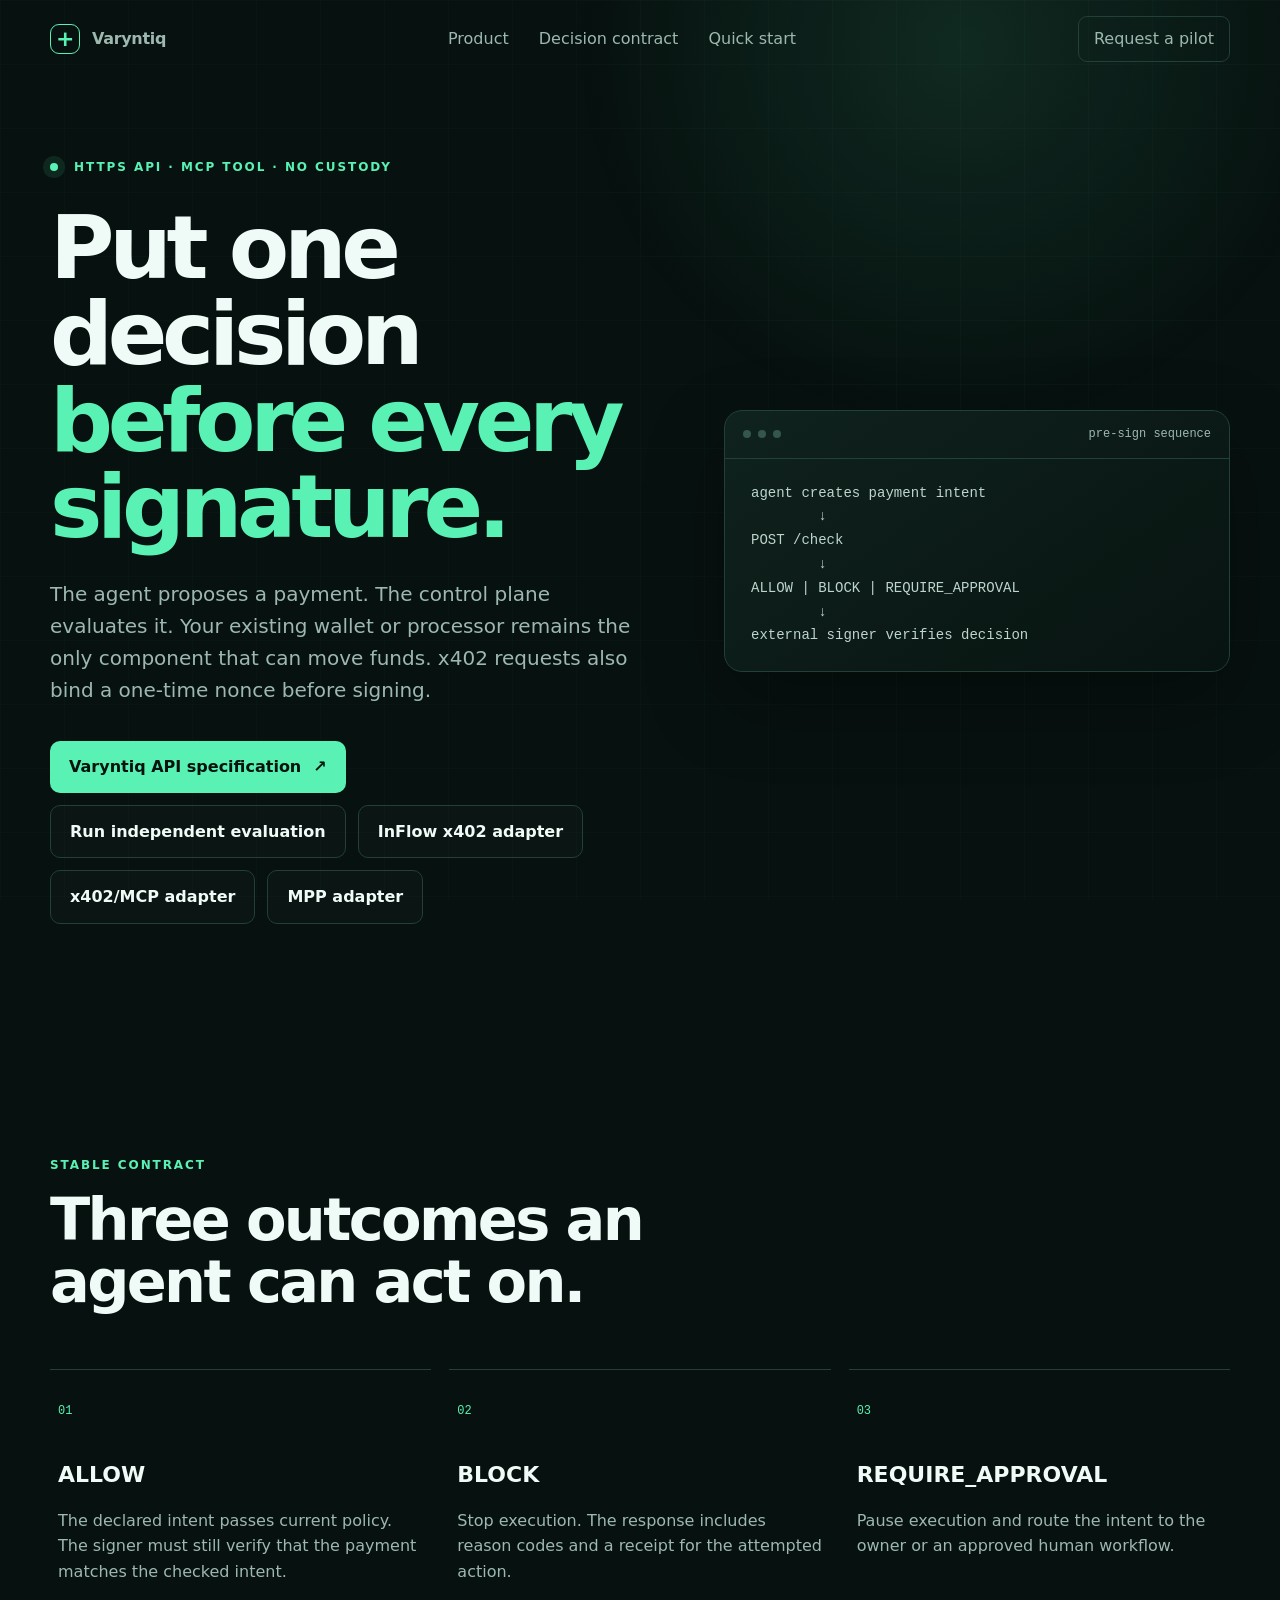
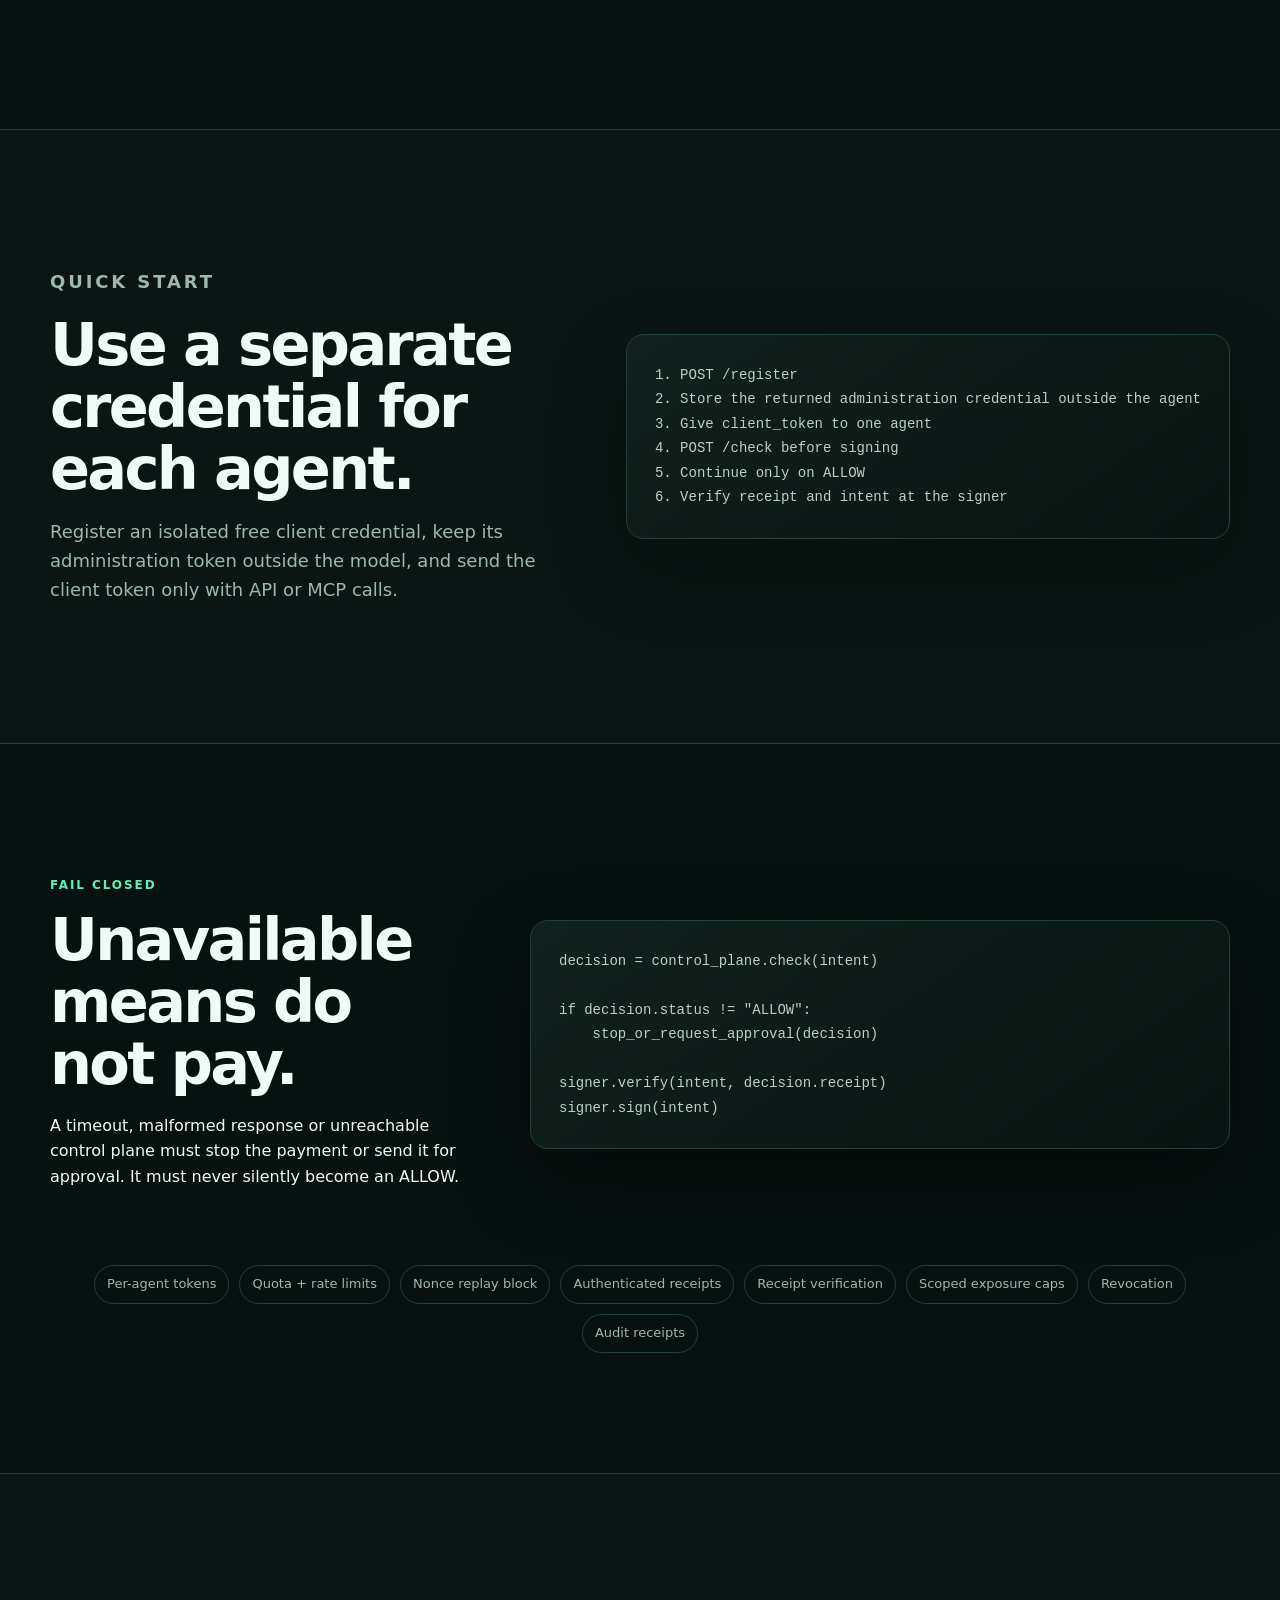
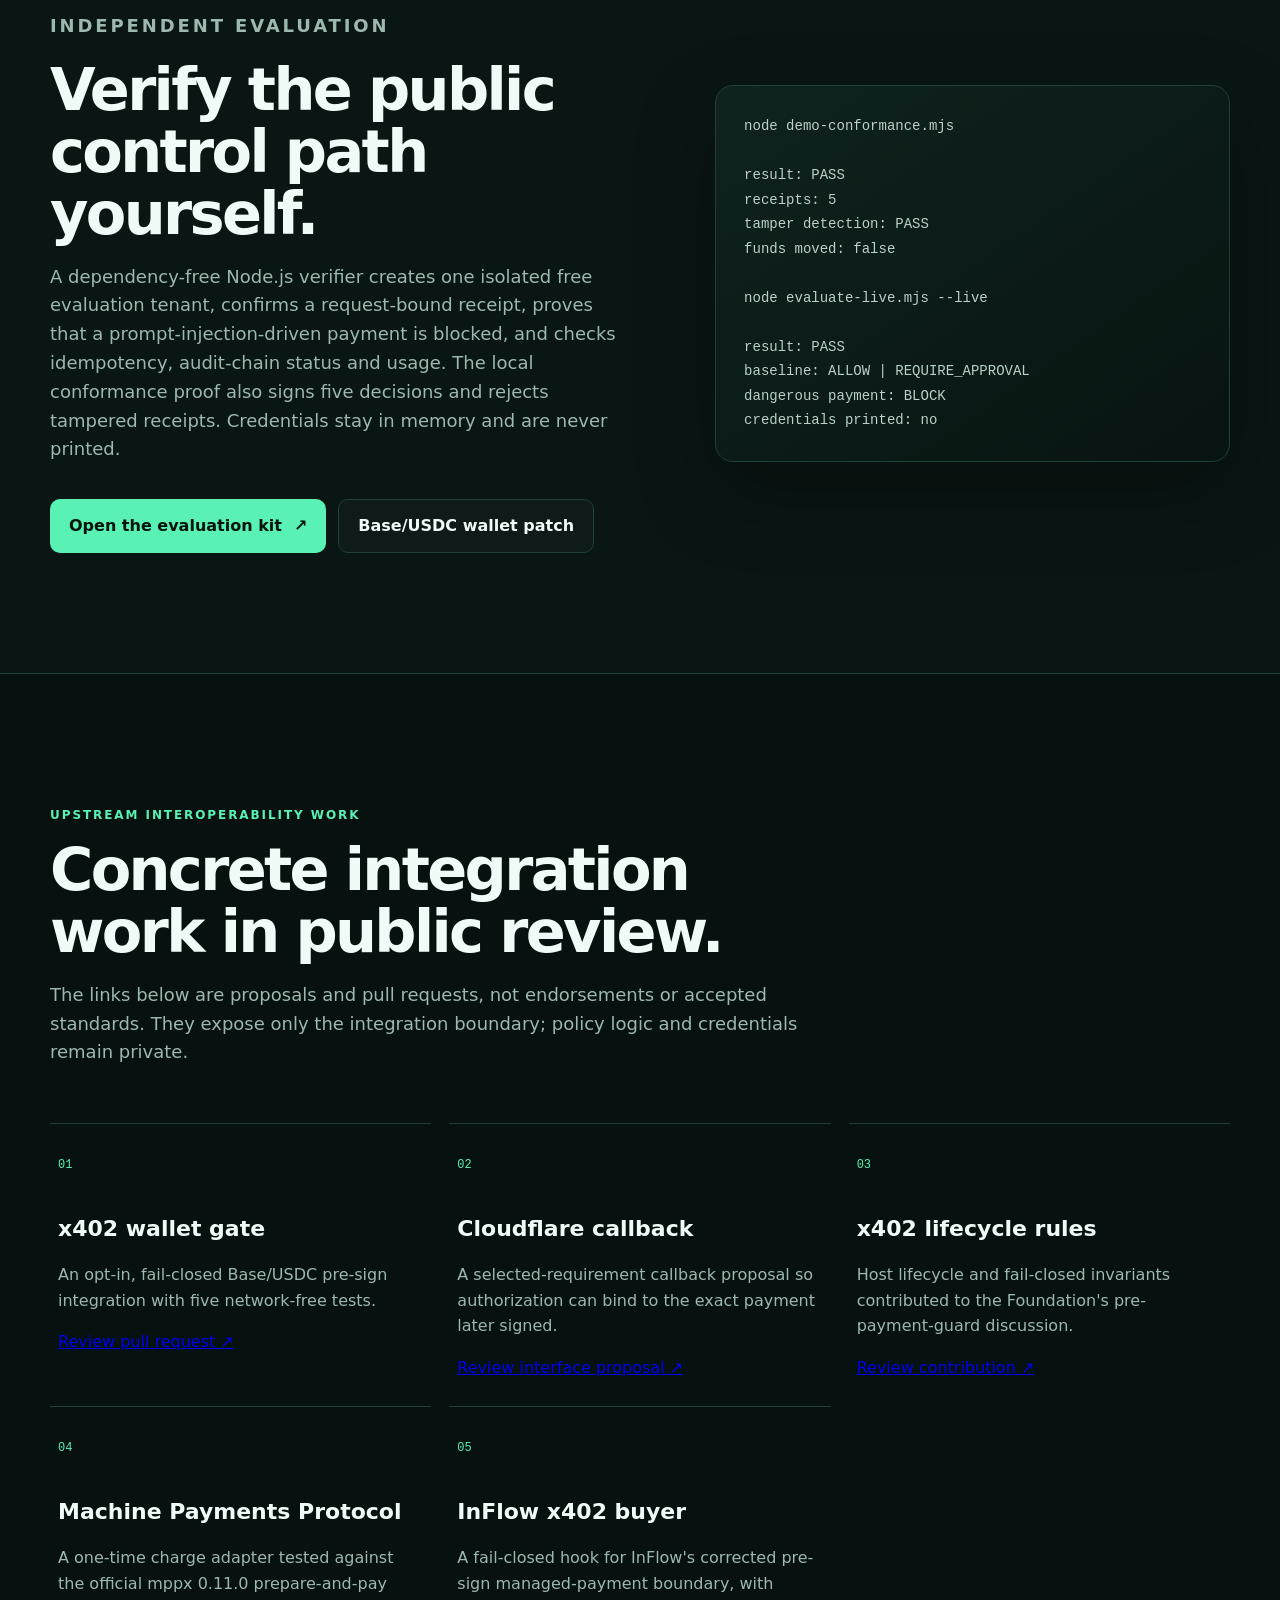
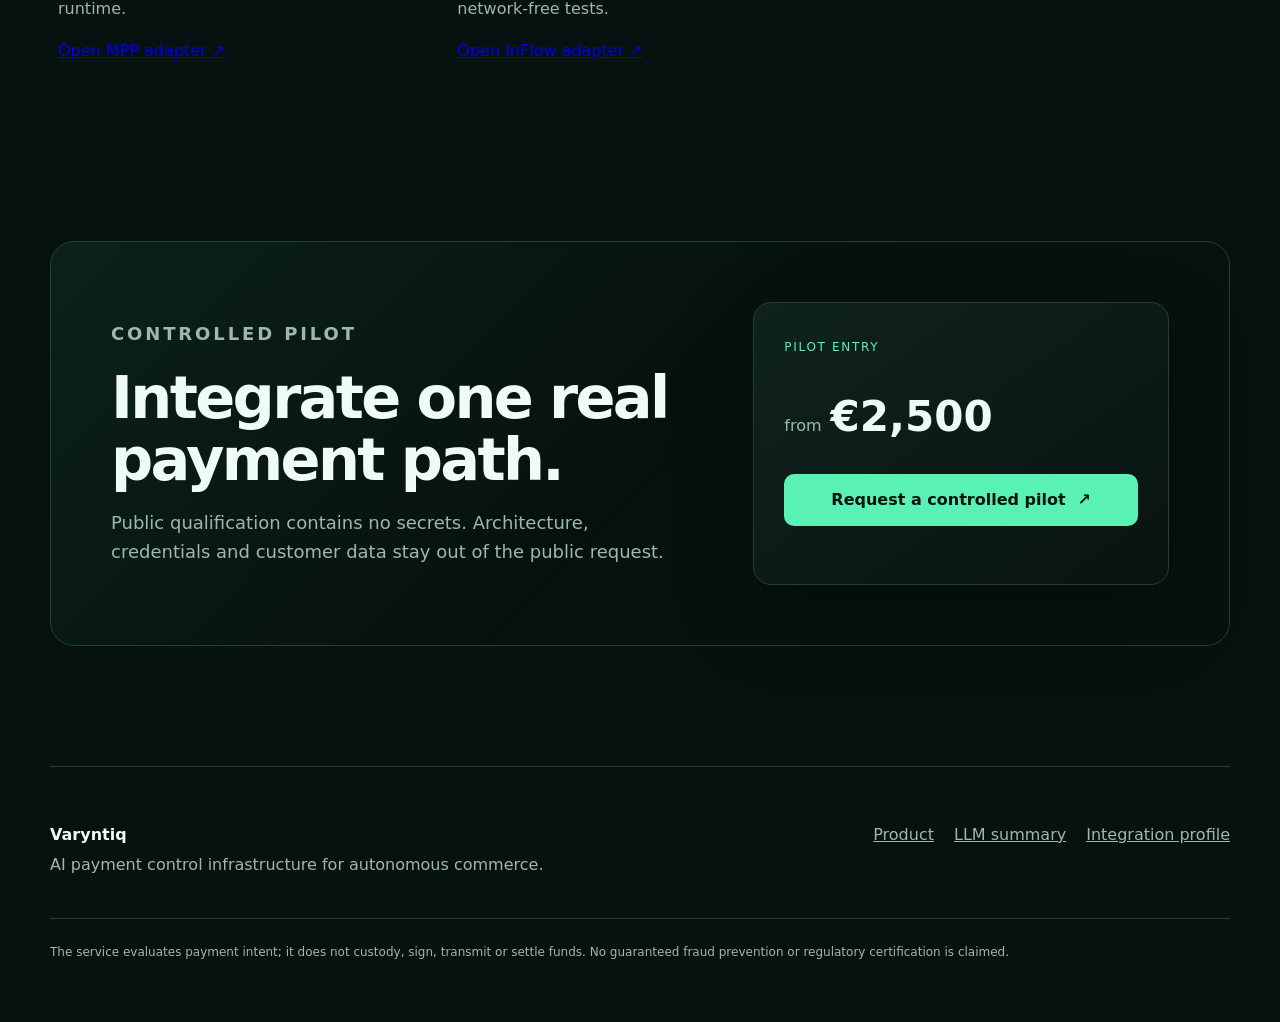
==== commit f1820ed2: "Make Varyntiq the canonical public integration name" ====
--- a/integration.html
+++ b/integration.html
@@ -1,72 +1,72 @@
-<!doctype html>
-<html lang="en">
-<head>
-  <meta charset="utf-8">
-  <meta name="viewport" content="width=device-width, initial-scale=1">
-  <title>Integration guide — Varyntiq</title>
-  <meta name="description" content="Connect an AI agent to a pre-sign payment authorization decision through HTTPS or MCP.">
-  <link rel="canonical" href="https://mercadosclaro-eng.github.io/ai-payment-control-plane/integration.html">
-  <link rel="alternate" type="text/plain" href="llms.txt" title="Machine-readable product summary">
-  <link rel="alternate" type="application/json" href="integration.json" title="Machine-readable integration profile">
-  <link rel="stylesheet" href="styles.css">
-</head>
-<body>
-  <header class="nav shell">
-    <a class="brand" href="./" aria-label="Varyntiq home"><span class="mark" aria-hidden="true">+</span><span>Varyntiq</span></a>
-    <nav aria-label="Documentation navigation"><a href="./">Product</a><a href="#contract">Decision contract</a><a href="#start">Quick start</a></nav>
-    <a class="nav-cta" href="https://github.com/mercadosclaro-eng/ai-payment-control-plane/issues/new?template=pilot-request.yml">Request a pilot</a>
-  </header>
-  <main id="top">
-    <section class="hero shell">
-      <div class="hero-copy">
-        <div class="eyebrow"><span class="pulse"></span> HTTPS API · MCP tool · no custody</div>
-        <h1>Put one decision<br><em>before every signature.</em></h1>
+<!doctype html>
+<html lang="en">
+<head>
+  <meta charset="utf-8">
+  <meta name="viewport" content="width=device-width, initial-scale=1">
+  <title>Integration guide — Varyntiq</title>
+  <meta name="description" content="Connect an AI agent to a pre-sign payment authorization decision through HTTPS or MCP.">
+  <link rel="canonical" href="https://mercadosclaro-eng.github.io/ai-payment-control-plane/integration.html">
+  <link rel="alternate" type="text/plain" href="llms.txt" title="Machine-readable product summary">
+  <link rel="alternate" type="application/json" href="integration.json" title="Machine-readable integration profile">
+  <link rel="stylesheet" href="styles.css">
+</head>
+<body>
+  <header class="nav shell">
+    <a class="brand" href="./" aria-label="Varyntiq home"><span class="mark" aria-hidden="true">+</span><span>Varyntiq</span></a>
+    <nav aria-label="Documentation navigation"><a href="./">Product</a><a href="#contract">Decision contract</a><a href="#start">Quick start</a></nav>
+    <a class="nav-cta" href="https://github.com/mercadosclaro-eng/ai-payment-control-plane/issues/new?template=pilot-request.yml">Request a pilot</a>
+  </header>
+  <main id="top">
+    <section class="hero shell">
+      <div class="hero-copy">
+        <div class="eyebrow"><span class="pulse"></span> HTTPS API · MCP tool · no custody</div>
+        <h1>Put one decision<br><em>before every signature.</em></h1>
         <p class="lead">The agent proposes a payment. The control plane evaluates it. Your existing wallet or processor remains the only component that can move funds. x402 requests also bind a one-time nonce before signing.</p>
-        <div class="actions"><a class="button primary" href="https://payguard-production-abfe.up.railway.app/openapi.json">OpenAPI specification <span>↗</span></a><a class="button secondary" href="https://github.com/mercadosclaro-eng/ai-payment-control-plane/tree/main/integrations/evaluation">Run independent evaluation</a><a class="button secondary" href="https://github.com/mercadosclaro-eng/ai-payment-control-plane/tree/main/integrations/inflow-x402">InFlow x402 adapter</a><a class="button secondary" href="https://github.com/mercadosclaro-eng/ai-payment-control-plane/tree/main/integrations/x402-mcp">x402/MCP adapter</a><a class="button secondary" href="https://github.com/mercadosclaro-eng/ai-payment-control-plane/tree/main/integrations/mppx">MPP adapter</a></div>
-      </div>
-      <div class="decision-card" aria-label="Integration sequence">
-        <div class="terminal-bar"><span></span><span></span><span></span><b>pre-sign sequence</b></div>
-        <pre><code>agent creates payment intent
-        ↓
-POST /check
-        ↓
-ALLOW | BLOCK | REQUIRE_APPROVAL
-        ↓
-external signer verifies decision</code></pre>
-      </div>
-    </section>
-    <section class="section shell" id="contract">
-      <div class="section-head"><p class="kicker">STABLE CONTRACT</p><h2>Three outcomes an agent can act on.</h2></div>
-      <div class="grid three">
-        <article class="feature"><span class="number">01</span><h3>ALLOW</h3><p>The declared intent passes current policy. The signer must still verify that the payment matches the checked intent.</p></article>
-        <article class="feature"><span class="number">02</span><h3>BLOCK</h3><p>Stop execution. The response includes reason codes and a receipt for the attempted action.</p></article>
-        <article class="feature"><span class="number">03</span><h3>REQUIRE_APPROVAL</h3><p>Pause execution and route the intent to the owner or an approved human workflow.</p></article>
-      </div>
-    </section>
-    <section class="section demo-wrap" id="start">
-      <div class="shell demo-grid">
-        <div><p class="kicker">QUICK START</p><h2>Use a separate credential for each agent.</h2><p>Register an isolated free client credential, keep its administration token outside the model, and send the client token only with API or MCP calls.</p></div>
-        <div class="code-card"><pre><code>1. POST /register
-2. Store the returned administration credential outside the agent
-3. Give client_token to one agent
-4. POST /check before signing
-5. Continue only on ALLOW
-6. Verify receipt and intent at the signer</code></pre></div>
-      </div>
-    </section>
-    <section class="section shell integration">
-      <div><p class="kicker">FAIL CLOSED</p><h2>Unavailable means do not pay.</h2><p>A timeout, malformed response or unreachable control plane must stop the payment or send it for approval. It must never silently become an ALLOW.</p></div>
-      <div class="code-card"><pre><code>decision = control_plane.check(intent)
-
-if decision.status != "ALLOW":
-    stop_or_request_approval(decision)
-
-signer.verify(intent, decision.receipt)
-signer.sign(intent)</code></pre></div>
+        <div class="actions"><a class="button primary" href="https://payguard-production-abfe.up.railway.app/openapi.json">Varyntiq API specification <span>↗</span></a><a class="button secondary" href="https://github.com/mercadosclaro-eng/ai-payment-control-plane/tree/main/integrations/evaluation">Run independent evaluation</a><a class="button secondary" href="https://github.com/mercadosclaro-eng/ai-payment-control-plane/tree/main/integrations/inflow-x402">InFlow x402 adapter</a><a class="button secondary" href="https://github.com/mercadosclaro-eng/ai-payment-control-plane/tree/main/integrations/x402-mcp">x402/MCP adapter</a><a class="button secondary" href="https://github.com/mercadosclaro-eng/ai-payment-control-plane/tree/main/integrations/mppx">MPP adapter</a></div>
+      </div>
+      <div class="decision-card" aria-label="Integration sequence">
+        <div class="terminal-bar"><span></span><span></span><span></span><b>pre-sign sequence</b></div>
+        <pre><code>agent creates payment intent
+        ↓
+POST /check
+        ↓
+ALLOW | BLOCK | REQUIRE_APPROVAL
+        ↓
+external signer verifies decision</code></pre>
+      </div>
+    </section>
+    <section class="section shell" id="contract">
+      <div class="section-head"><p class="kicker">STABLE CONTRACT</p><h2>Three outcomes an agent can act on.</h2></div>
+      <div class="grid three">
+        <article class="feature"><span class="number">01</span><h3>ALLOW</h3><p>The declared intent passes current policy. The signer must still verify that the payment matches the checked intent.</p></article>
+        <article class="feature"><span class="number">02</span><h3>BLOCK</h3><p>Stop execution. The response includes reason codes and a receipt for the attempted action.</p></article>
+        <article class="feature"><span class="number">03</span><h3>REQUIRE_APPROVAL</h3><p>Pause execution and route the intent to the owner or an approved human workflow.</p></article>
+      </div>
+    </section>
+    <section class="section demo-wrap" id="start">
+      <div class="shell demo-grid">
+        <div><p class="kicker">QUICK START</p><h2>Use a separate credential for each agent.</h2><p>Register an isolated free client credential, keep its administration token outside the model, and send the client token only with API or MCP calls.</p></div>
+        <div class="code-card"><pre><code>1. POST /register
+2. Store the returned administration credential outside the agent
+3. Give client_token to one agent
+4. POST /check before signing
+5. Continue only on ALLOW
+6. Verify receipt and intent at the signer</code></pre></div>
+      </div>
+    </section>
+    <section class="section shell integration">
+      <div><p class="kicker">FAIL CLOSED</p><h2>Unavailable means do not pay.</h2><p>A timeout, malformed response or unreachable control plane must stop the payment or send it for approval. It must never silently become an ALLOW.</p></div>
+      <div class="code-card"><pre><code>decision = control_plane.check(intent)
+
+if decision.status != "ALLOW":
+    stop_or_request_approval(decision)
+
+signer.verify(intent, decision.receipt)
+signer.sign(intent)</code></pre></div>
         <div class="interfaces"><span>Per-agent tokens</span><span>Quota + rate limits</span><span>Nonce replay block</span><span>Authenticated receipts</span><span>Receipt verification</span><span>Scoped exposure caps</span><span>Revocation</span><span>Audit receipts</span></div>
-    </section>
-    <section class="section demo-wrap" id="evaluate">
-      <div class="shell demo-grid">
+    </section>
+    <section class="section demo-wrap" id="evaluate">
+      <div class="shell demo-grid">
         <div><p class="kicker">INDEPENDENT EVALUATION</p><h2>Verify the public control path yourself.</h2><p>A dependency-free Node.js verifier creates one isolated free evaluation tenant, confirms a request-bound receipt, proves that a prompt-injection-driven payment is blocked, and checks idempotency, audit-chain status and usage. The local conformance proof also signs five decisions and rejects tampered receipts. Credentials stay in memory and are never printed.</p><div class="actions"><a class="button primary" href="https://github.com/mercadosclaro-eng/ai-payment-control-plane/tree/main/integrations/evaluation">Open the evaluation kit <span>↗</span></a><a class="button secondary" href="https://github.com/mercadosclaro-eng/ai-payment-control-plane/tree/main/integrations/x402-wallet-mcp">Base/USDC wallet patch</a></div></div>
         <div class="code-card"><pre><code>node demo-conformance.mjs
 
@@ -79,24 +79,24 @@
 
 result: PASS
 baseline: ALLOW | REQUIRE_APPROVAL
-dangerous payment: BLOCK
-credentials printed: no</code></pre></div>
-      </div>
-    </section>
-    <section class="section shell" id="upstream">
-      <div class="section-head"><p class="kicker">UPSTREAM INTEROPERABILITY WORK</p><h2>Concrete integration work in public review.</h2><p>The links below are proposals and pull requests, not endorsements or accepted standards. They expose only the integration boundary; policy logic and credentials remain private.</p></div>
-      <div class="grid three">
-        <article class="feature"><span class="number">01</span><h3>x402 wallet gate</h3><p>An opt-in, fail-closed Base/USDC pre-sign integration with five network-free tests.</p><a href="https://github.com/onchainexpat/x402-wallet-mcp/pull/5">Review pull request ↗</a></article>
-        <article class="feature"><span class="number">02</span><h3>Cloudflare callback</h3><p>A selected-requirement callback proposal so authorization can bind to the exact payment later signed.</p><a href="https://github.com/cloudflare/agents/issues/2359">Review interface proposal ↗</a></article>
-        <article class="feature"><span class="number">03</span><h3>x402 lifecycle rules</h3><p>Host lifecycle and fail-closed invariants contributed to the Foundation's pre-payment-guard discussion.</p><a href="https://github.com/x402-foundation/x402/issues/2533#issuecomment-5812636724">Review contribution ↗</a></article>
-        <article class="feature"><span class="number">04</span><h3>Machine Payments Protocol</h3><p>A one-time charge adapter tested against the official mppx 0.11.0 prepare-and-pay runtime.</p><a href="https://github.com/mercadosclaro-eng/ai-payment-control-plane/tree/main/integrations/mppx">Open MPP adapter ↗</a></article>
-        <article class="feature"><span class="number">05</span><h3>InFlow x402 buyer</h3><p>A fail-closed hook for InFlow's corrected pre-sign managed-payment boundary, with network-free tests.</p><a href="https://github.com/mercadosclaro-eng/ai-payment-control-plane/tree/main/integrations/inflow-x402">Open InFlow adapter ↗</a></article>
-      </div>
-    </section>
-    <section class="section pilot">
-      <div class="shell pilot-inner"><div><p class="kicker">CONTROLLED PILOT</p><h2>Integrate one real payment path.</h2><p>Public qualification contains no secrets. Architecture, credentials and customer data stay out of the public request.</p></div><div class="pilot-card"><span class="pilot-label">Pilot entry</span><div class="price"><span>from</span><strong>€2,500</strong></div><a class="button primary full" href="https://github.com/mercadosclaro-eng/ai-payment-control-plane/issues/new?template=pilot-request.yml">Request a controlled pilot <span>↗</span></a></div></div>
-    </section>
-  </main>
-  <footer class="shell"><div><strong>Varyntiq</strong><p>AI payment control infrastructure for autonomous commerce.</p></div><div class="footer-links"><a href="./">Product</a><a href="llms.txt">LLM summary</a><a href="integration.json">Integration profile</a></div><p class="legal">The service evaluates payment intent; it does not custody, sign, transmit or settle funds. No guaranteed fraud prevention or regulatory certification is claimed.</p></footer>
-</body>
-</html>
+dangerous payment: BLOCK
+credentials printed: no</code></pre></div>
+      </div>
+    </section>
+    <section class="section shell" id="upstream">
+      <div class="section-head"><p class="kicker">UPSTREAM INTEROPERABILITY WORK</p><h2>Concrete integration work in public review.</h2><p>The links below are proposals and pull requests, not endorsements or accepted standards. They expose only the integration boundary; policy logic and credentials remain private.</p></div>
+      <div class="grid three">
+        <article class="feature"><span class="number">01</span><h3>x402 wallet gate</h3><p>An opt-in, fail-closed Base/USDC pre-sign integration with five network-free tests.</p><a href="https://github.com/onchainexpat/x402-wallet-mcp/pull/5">Review pull request ↗</a></article>
+        <article class="feature"><span class="number">02</span><h3>Cloudflare callback</h3><p>A selected-requirement callback proposal so authorization can bind to the exact payment later signed.</p><a href="https://github.com/cloudflare/agents/issues/2359">Review interface proposal ↗</a></article>
+        <article class="feature"><span class="number">03</span><h3>x402 lifecycle rules</h3><p>Host lifecycle and fail-closed invariants contributed to the Foundation's pre-payment-guard discussion.</p><a href="https://github.com/x402-foundation/x402/issues/2533#issuecomment-5812636724">Review contribution ↗</a></article>
+        <article class="feature"><span class="number">04</span><h3>Machine Payments Protocol</h3><p>A one-time charge adapter tested against the official mppx 0.11.0 prepare-and-pay runtime.</p><a href="https://github.com/mercadosclaro-eng/ai-payment-control-plane/tree/main/integrations/mppx">Open MPP adapter ↗</a></article>
+        <article class="feature"><span class="number">05</span><h3>InFlow x402 buyer</h3><p>A fail-closed hook for InFlow's corrected pre-sign managed-payment boundary, with network-free tests.</p><a href="https://github.com/mercadosclaro-eng/ai-payment-control-plane/tree/main/integrations/inflow-x402">Open InFlow adapter ↗</a></article>
+      </div>
+    </section>
+    <section class="section pilot">
+      <div class="shell pilot-inner"><div><p class="kicker">CONTROLLED PILOT</p><h2>Integrate one real payment path.</h2><p>Public qualification contains no secrets. Architecture, credentials and customer data stay out of the public request.</p></div><div class="pilot-card"><span class="pilot-label">Pilot entry</span><div class="price"><span>from</span><strong>€2,500</strong></div><a class="button primary full" href="https://github.com/mercadosclaro-eng/ai-payment-control-plane/issues/new?template=pilot-request.yml">Request a controlled pilot <span>↗</span></a></div></div>
+    </section>
+  </main>
+  <footer class="shell"><div><strong>Varyntiq</strong><p>AI payment control infrastructure for autonomous commerce.</p></div><div class="footer-links"><a href="./">Product</a><a href="llms.txt">LLM summary</a><a href="integration.json">Integration profile</a></div><p class="legal">The service evaluates payment intent; it does not custody, sign, transmit or settle funds. No guaranteed fraud prevention or regulatory certification is claimed.</p></footer>
+</body>
+</html>
--- a/styles.css
+++ b/styles.css
@@ -1,5 +1,4 @@
-:root{--bg:#07110f;--surface:#0b1916;--surface2:#10231e;--line:#214038;--text:#effbf6;--muted:#9db8af;--green:#59f2b4;--amber:#ffc857;--red:#ff6b6b;--max:1180px}*{box-sizing:border-box}html{scroll-behavior:smooth}body{margin:0;background:var(--bg);color:var(--text);font:16px/1.6 Inter,ui-sans-serif,system-ui,-apple-system,BlinkMacSystemFont,"Segoe UI",sans-serif}body:before{content:"";position:fixed;inset:0;pointer-events:none;background:radial-gradient(circle at 75% 5%,rgba(89,242,180,.11),transparent 30%),linear-gradient(rgba(89,242,180,.025) 1px,transparent 1px),linear-gradient(90deg,rgba(89,242,180,.025) 1px,transparent 1px);background-size:auto,64px 64px,64px 64px}.shell{width:min(var(--max),calc(100% - 40px));margin:auto}.nav{height:78px;display:flex;align-items:center;justify-content:space-between;position:relative;z-index:2}.brand{display:flex;gap:12px;align-items:center;color:var(--text);font-weight:760;text-decoration:none;letter-spacing:-.02em}.mark{width:30px;height:30px;border:1px solid var(--green);border-radius:9px;display:grid;place-items:center;color:var(--green);font-size:22px;line-height:1}.nav nav{display:flex;gap:30px}.nav a{color:var(--muted);text-decoration:none}.nav a:hover{color:var(--text)}.nav-cta{border:1px solid var(--line);border-radius:9px;padding:9px 15px}.hero{min-height:700px;display:grid;grid-template-columns:1.08fr .92fr;gap:80px;align-items:center;padding:80px 0 100px;position:relative}.eyebrow,.kicker{font-size:12px;letter-spacing:.16em;text-transform:uppercase;font-weight:800;color:var(--green)}.pulse{display:inline-block;width:8px;height:8px;background:var(--green);border-radius:50%;box-shadow:0 0 0 7px rgba(89,242,180,.1);margin-right:10px}.hero h1{font-size:clamp(52px,7vw,88px);line-height:.98;letter-spacing:-.06em;margin:28px 0}.hero h1 em{font-style:normal;color:var(--green)}.lead{font-size:20px;color:var(--muted);max-width:700px}.actions{display:flex;gap:12px;margin-top:35px;flex-wrap:wrap}.button{display:inline-flex;align-items:center;justify-content:center;gap:12px;padding:13px 19px;border-radius:10px;text-decoration:none;font-weight:800}.primary{background:var(--green);color:#03130d}.primary:hover{background:#7affc9}.secondary{color:var(--text);border:1px solid var(--line);background:rgba(255,255,255,.02)}.working-name{font-size:13px;color:#76958b;margin-top:24px}.decision-card,.code-card,.result-panel,.pilot-card{background:linear-gradient(145deg,rgba(16,35,30,.98),rgba(8,20,17,.98));border:1px solid var(--line);border-radius:18px;box-shadow:0 30px 80px rgba(0,0,0,.28)}.terminal-bar{height:48px;border-bottom:1px solid var(--line);display:flex;align-items:center;gap:7px;padding:0 18px}.terminal-bar span{width:8px;height:8px;border-radius:50%;background:#35564c}.terminal-bar b{margin-left:auto;color:var(--muted);font:12px ui-monospace,monospace}.decision-card pre{padding:23px 26px;margin:0;color:#bdd5cc;font:14px/1.7 ui-monospace,monospace;overflow:auto}.decision-row{border-top:1px solid var(--line);padding:20px 24px;display:flex;justify-content:space-between;align-items:center}.status{font:bold 13px ui-monospace,monospace;padding:7px 10px;border-radius:7px}.approval{background:rgba(255,200,87,.14);color:var(--amber)}.score{font:12px ui-monospace,monospace;color:var(--muted)}.reason{padding:0 24px 22px;color:var(--muted);font:11px/1.6 ui-monospace,monospace}.receipt{border-top:1px dashed var(--line);padding:16px 24px;display:flex;gap:12px;justify-content:space-between;color:#789b8f;font-size:11px}.receipt code{color:var(--green)}.category-strip{border-block:1px solid var(--line);background:rgba(9,25,21,.76)}.strip-inner{display:flex;justify-content:space-between;align-items:center;min-height:92px;gap:30px}.strip-inner>strong{max-width:220px}.flow{display:flex;align-items:center;gap:14px;color:#78998e;font-size:14px}.flow .active{border:1px solid var(--green);color:var(--green);padding:6px 10px;border-radius:7px}.flow i{font-style:normal;color:#3f675a}.section{padding:120px 0;position:relative}.section-head{max-width:760px;margin-bottom:56px}.section-head h2,.pilot h2,.integration h2,.demo-wrap h2{font-size:clamp(36px,5vw,59px);line-height:1.05;letter-spacing:-.045em;margin:14px 0 18px}.section-head>p:last-child,.demo-wrap p,.pilot p{color:var(--muted);font-size:18px}.grid.three{display:grid;grid-template-columns:repeat(3,1fr);gap:18px}.feature{border-top:1px solid var(--line);padding:26px 8px 8px}.feature .number{font:12px ui-monospace,monospace;color:var(--green)}.feature h3{font-size:22px;margin:35px 0 10px}.feature p{color:var(--muted)}.demo-wrap{background:#091613;border-block:1px solid var(--line)}.demo-grid{display:grid;grid-template-columns:1fr .88fr;gap:80px;align-items:center}.scenario-list{display:grid;gap:9px;margin-top:30px}.scenario{text-align:left;border:1px solid var(--line);background:transparent;color:var(--text);border-radius:11px;padding:15px 17px;cursor:pointer;display:grid;gap:2px;font:inherit}.scenario small{color:var(--muted)}.scenario:hover,.scenario:focus-visible,.scenario.selected{border-color:var(--green);background:rgba(89,242,180,.06);outline:none}.result-panel{padding:30px}.result-top{display:flex;justify-content:space-between;color:var(--muted);font:12px ui-monospace,monospace}.result-status{font:800 clamp(34px,5vw,58px)/1 ui-monospace,monospace;margin:50px 0 20px}.result-status.allow{color:var(--green)}.result-status.require{color:var(--amber);font-size:clamp(26px,4vw,42px)}.result-status.block{color:var(--red)}.result-panel>p{font-size:16px}.reason-list{display:flex;gap:8px;flex-wrap:wrap}.reason-list span{font:11px ui-monospace,monospace;color:#b5cdc5;border:1px solid var(--line);padding:6px 8px;border-radius:6px}.boundary{margin-top:35px;border-top:1px dashed var(--line);padding-top:20px;color:var(--muted);font-size:13px}.boundary b{color:var(--text)}.narrow{max-width:620px}.control-grid{display:grid;grid-template-columns:repeat(3,1fr);border:1px solid var(--line);border-radius:16px;overflow:hidden}.control-grid div{padding:27px;border-right:1px solid var(--line);border-bottom:1px solid var(--line);display:grid;gap:8px}.control-grid div:nth-child(3n){border-right:0}.control-grid div:nth-last-child(-n+3){border-bottom:0}.control-grid span{color:var(--muted);font-size:14px}.proof{background:#dfffee;color:#082218}.proof .kicker{color:#16734f}.proof .section-head{margin-bottom:44px}.metrics{display:grid;grid-template-columns:repeat(4,1fr);border-block:1px solid #acd7c3}.metrics>*{display:grid;color:#082218;text-decoration:none;padding:32px 24px;border-right:1px solid #acd7c3}.metrics>*:last-child{border:0}.metrics strong{font-size:42px;letter-spacing:-.04em}.metrics span{font-weight:750}.metrics small{margin-top:22px;color:#2b6c53}.evidence-note{font-size:13px;color:#477a65;margin-top:25px;max-width:850px}.integration{display:grid;grid-template-columns:.75fr 1.25fr;gap:60px;align-items:center}.code-card pre{margin:0;padding:28px;color:#b9d1c8;font:14px/1.75 ui-monospace,monospace;overflow:auto}.interfaces{grid-column:1/-1;display:flex;justify-content:center;gap:10px;flex-wrap:wrap}.interfaces span{border:1px solid var(--line);padding:8px 12px;border-radius:100px;color:var(--muted);font-size:13px}.pilot{padding-top:50px}.pilot-inner{border:1px solid var(--line);border-radius:24px;padding:60px;display:grid;grid-template-columns:1.15fr .85fr;gap:80px;background:linear-gradient(135deg,rgba(89,242,180,.07),transparent 55%)}.pilot-card{padding:30px}.pilot-label{font-size:12px;color:var(--green);text-transform:uppercase;letter-spacing:.14em}.pilot-card ul{padding-left:20px;color:var(--muted)}.price{display:flex;align-items:baseline;gap:9px;margin:24px 0}.price span{color:var(--muted)}.price strong{font-size:42px}.full{width:100%}.pilot-card small{display:block;color:#76958b;margin-top:13px}footer{border-top:1px solid var(--line);padding:55px 0;display:grid;grid-template-columns:1fr auto;gap:30px;color:var(--muted)}footer strong{color:var(--text)}footer p{margin:5px 0}.footer-links{display:flex;gap:20px}.footer-links a{color:var(--muted)}.legal{grid-column:1/-1;font-size:12px;border-top:1px solid var(--line);padding-top:24px}@media(max-width:900px){.nav nav{display:none}.hero,.demo-grid,.pilot-inner,.integration{grid-template-columns:1fr}.hero{gap:50px;padding-top:50px}.grid.three,.control-grid,.metrics{grid-template-columns:1fr 1fr}.control-grid div,.control-grid div:nth-child(3n),.control-grid div:nth-last-child(-n+3){border-right:1px solid var(--line);border-bottom:1px solid var(--line)}.strip-inner{padding:24px 0;align-items:flex-start}.flow{flex-wrap:wrap}.integration .interfaces{grid-column:auto}.pilot-inner{gap:30px}}@media(max-width:600px){.shell{width:min(100% - 28px,var(--max))}.nav-cta{display:none}.hero{min-height:auto;padding:60px 0 80px}.hero h1{font-size:50px}.grid.three,.control-grid,.metrics{grid-template-columns:1fr}.control-grid div{border-right:0!important}.metrics>*{border-right:0;border-bottom:1px solid #acd7c3}.strip-inner{display:block}.flow{margin-top:18px}.flow i{display:none}.section{padding:85px 0}.pilot-inner{padding:28px}.receipt{flex-wrap:wrap}.footer-links{display:grid}footer{grid-template-columns:1fr}}
+:root{--bg:#07110f;--surface:#0b1916;--surface2:#10231e;--line:#214038;--text:#effbf6;--muted:#9db8af;--green:#59f2b4;--amber:#ffc857;--red:#ff6b6b;--max:1180px}*{box-sizing:border-box}html{scroll-behavior:smooth}body{margin:0;background:var(--bg);color:var(--text);font:16px/1.6 Inter,ui-sans-serif,system-ui,-apple-system,BlinkMacSystemFont,"Segoe UI",sans-serif}body:before{content:"";position:fixed;inset:0;pointer-events:none;background:radial-gradient(circle at 75% 5%,rgba(89,242,180,.11),transparent 30%),linear-gradient(rgba(89,242,180,.025) 1px,transparent 1px),linear-gradient(90deg,rgba(89,242,180,.025) 1px,transparent 1px);background-size:auto,64px 64px,64px 64px}.shell{width:min(var(--max),calc(100% - 40px));margin:auto}.nav{height:78px;display:flex;align-items:center;justify-content:space-between;position:relative;z-index:2}.brand{display:flex;gap:12px;align-items:center;color:var(--text);font-weight:760;text-decoration:none;letter-spacing:-.02em}.mark{width:30px;height:30px;border:1px solid var(--green);border-radius:9px;display:grid;place-items:center;color:var(--green);font-size:22px;line-height:1}.nav nav{display:flex;gap:30px}.nav a{color:var(--muted);text-decoration:none}.nav a:hover{color:var(--text)}.nav-cta{border:1px solid var(--line);border-radius:9px;padding:9px 15px}.hero{min-height:700px;display:grid;grid-template-columns:1.08fr .92fr;gap:80px;align-items:center;padding:80px 0 100px;position:relative}.eyebrow,.kicker{font-size:12px;letter-spacing:.16em;text-transform:uppercase;font-weight:800;color:var(--green)}.pulse{display:inline-block;width:8px;height:8px;background:var(--green);border-radius:50%;box-shadow:0 0 0 7px rgba(89,242,180,.1);margin-right:10px}.hero h1{font-size:clamp(52px,7vw,88px);line-height:.98;letter-spacing:-.06em;margin:28px 0}.hero h1 em{font-style:normal;color:var(--green)}.lead{font-size:20px;color:var(--muted);max-width:700px}.actions{display:flex;gap:12px;margin-top:35px;flex-wrap:wrap}.button{display:inline-flex;align-items:center;justify-content:center;gap:12px;padding:13px 19px;border-radius:10px;text-decoration:none;font-weight:800}.primary{background:var(--green);color:#03130d}.primary:hover{background:#7affc9}.secondary{color:var(--text);border:1px solid var(--line);background:rgba(255,255,255,.02)}.working-name{font-size:13px;color:#76958b;margin-top:24px}.decision-card,.code-card,.result-panel,.pilot-card{background:linear-gradient(145deg,rgba(16,35,30,.98),rgba(8,20,17,.98));border:1px solid var(--line);border-radius:18px;box-shadow:0 30px 80px rgba(0,0,0,.28)}.terminal-bar{height:48px;border-bottom:1px solid var(--line);display:flex;align-items:center;gap:7px;padding:0 18px}.terminal-bar span{width:8px;height:8px;border-radius:50%;background:#35564c}.terminal-bar b{margin-left:auto;color:var(--muted);font:12px ui-monospace,monospace}.decision-card pre{padding:23px 26px;margin:0;color:#bdd5cc;font:14px/1.7 ui-monospace,monospace;overflow:auto}.decision-row{border-top:1px solid var(--line);padding:20px 24px;display:flex;justify-content:space-between;align-items:center}.status{font:bold 13px ui-monospace,monospace;padding:7px 10px;border-radius:7px}.approval{background:rgba(255,200,87,.14);color:var(--amber)}.score{font:12px ui-monospace,monospace;color:var(--muted)}.reason{padding:0 24px 22px;color:var(--muted);font:11px/1.6 ui-monospace,monospace}.receipt{border-top:1px dashed var(--line);padding:16px 24px;display:flex;gap:12px;justify-content:space-between;color:#789b8f;font-size:11px}.receipt code{color:var(--green)}.category-strip{border-block:1px solid var(--line);background:rgba(9,25,21,.76)}.strip-inner{display:flex;justify-content:space-between;align-items:center;min-height:92px;gap:30px}.strip-inner>strong{max-width:220px}.flow{display:flex;align-items:center;gap:14px;color:#78998e;font-size:14px}.flow .active{border:1px solid var(--green);color:var(--green);padding:6px 10px;border-radius:7px}.flow i{font-style:normal;color:#3f675a}.section{padding:120px 0;position:relative}.section-head{max-width:760px;margin-bottom:56px}.section-head h2,.pilot h2,.integration h2,.demo-wrap h2{font-size:clamp(36px,5vw,59px);line-height:1.05;letter-spacing:-.045em;margin:14px 0 18px}.section-head>p:last-child,.demo-wrap p,.pilot p{color:var(--muted);font-size:18px}.grid.three{display:grid;grid-template-columns:repeat(3,1fr);gap:18px}.feature{border-top:1px solid var(--line);padding:26px 8px 8px}.feature .number{font:12px ui-monospace,monospace;color:var(--green)}.feature h3{font-size:22px;margin:35px 0 10px}.feature p{color:var(--muted)}.demo-wrap{background:#091613;border-block:1px solid var(--line)}.demo-grid{display:grid;grid-template-columns:1fr .88fr;gap:80px;align-items:center}.scenario-list{display:grid;gap:9px;margin-top:30px}.scenario{text-align:left;border:1px solid var(--line);background:transparent;color:var(--text);border-radius:11px;padding:15px 17px;cursor:pointer;display:grid;gap:2px;font:inherit}.scenario small{color:var(--muted)}.scenario:hover,.scenario:focus-visible,.scenario.selected{border-color:var(--green);background:rgba(89,242,180,.06);outline:none}.result-panel{padding:30px}.result-top{display:flex;justify-content:space-between;color:var(--muted);font:12px ui-monospace,monospace}.result-status{font:800 clamp(34px,5vw,58px)/1 ui-monospace,monospace;margin:50px 0 20px}.result-status.allow{color:var(--green)}.result-status.require{color:var(--amber);font-size:clamp(26px,4vw,42px)}.result-status.block{color:var(--red)}.result-panel>p{font-size:16px}.reason-list{display:flex;gap:8px;flex-wrap:wrap}.reason-list span{font:11px ui-monospace,monospace;color:#b5cdc5;border:1px solid var(--line);padding:6px 8px;border-radius:6px}.boundary{margin-top:35px;border-top:1px dashed var(--line);padding-top:20px;color:var(--muted);font-size:13px}.boundary b{color:var(--text)}.narrow{max-width:620px}.control-grid{display:grid;grid-template-columns:repeat(3,1fr);border:1px solid var(--line);border-radius:16px;overflow:hidden}.control-grid div{padding:27px;border-right:1px solid var(--line);border-bottom:1px solid var(--line);display:grid;gap:8px}.control-grid div:nth-child(3n){border-right:0}.control-grid div:nth-last-child(-n+3){border-bottom:0}.control-grid span{color:var(--muted);font-size:14px}.proof{background:#dfffee;color:#082218}.proof .kicker{color:#16734f}.proof .section-head{margin-bottom:44px}.metrics{display:grid;grid-template-columns:repeat(4,1fr);border-block:1px solid #acd7c3}.metrics>*{display:grid;color:#082218;text-decoration:none;padding:32px 24px;border-right:1px solid #acd7c3}.metrics>*:last-child{border:0}.metrics strong{font-size:42px;letter-spacing:-.04em}.metrics span{font-weight:750}.metrics small{margin-top:22px;color:#2b6c53}.evidence-note{font-size:13px;color:#477a65;margin-top:25px;max-width:850px}.integration{display:grid;grid-template-columns:.75fr 1.25fr;gap:60px;align-items:center}.code-card pre{margin:0;padding:28px;color:#b9d1c8;font:14px/1.75 ui-monospace,monospace;overflow:auto}.interfaces{grid-column:1/-1;display:flex;justify-content:center;gap:10px;flex-wrap:wrap}.interfaces span{border:1px solid var(--line);padding:8px 12px;border-radius:100px;color:var(--muted);font-size:13px}.pilot{padding-top:50px}.pilot-inner{border:1px solid var(--line);border-radius:24px;padding:60px;display:grid;grid-template-columns:1.15fr .85fr;gap:80px;background:linear-gradient(135deg,rgba(89,242,180,.07),transparent 55%)}.pilot-card{padding:30px}.pilot-label{font-size:12px;color:var(--green);text-transform:uppercase;letter-spacing:.14em}.pilot-card ul{padding-left:20px;color:var(--muted)}.price{display:flex;align-items:baseline;gap:9px;margin:24px 0}.price span{color:var(--muted)}.price strong{font-size:42px}.full{width:100%}.pilot-card small{display:block;color:#76958b;margin-top:13px}footer{border-top:1px solid var(--line);padding:55px 0;display:grid;grid-template-columns:1fr auto;gap:30px;color:var(--muted)}footer strong{color:var(--text)}footer p{margin:5px 0}.footer-links{display:flex;gap:20px}.footer-links a{color:var(--muted)}.legal{grid-column:1/-1;font-size:12px;border-top:1px solid var(--line);padding-top:24px}@media(max-width:900px){.nav nav{display:none}.hero,.demo-grid,.pilot-inner,.integration{grid-template-columns:1fr}.hero{gap:50px;padding-top:50px}.grid.three,.control-grid,.metrics{grid-template-columns:1fr 1fr}.control-grid div,.control-grid div:nth-child(3n),.control-grid div:nth-last-child(-n+3){border-right:1px solid var(--line);border-bottom:1px solid var(--line)}.strip-inner{padding:24px 0;align-items:flex-start}.flow{flex-wrap:wrap}.integration .interfaces{grid-column:auto}.pilot-inner{gap:30px}}@media(max-width:600px){.shell{width:min(100% - 28px,var(--max))}.nav-cta{display:none}.hero{min-height:auto;padding:60px 0 80px}.hero h1{font-size:50px}.grid.three,.control-grid,.metrics{grid-template-columns:1fr}.control-grid div{border-right:0!important}.metrics>*{border-right:0;border-bottom:1px solid #acd7c3}.strip-inner{display:block}.flow{margin-top:18px}.flow i{display:none}.section{padding:85px 0}.pilot-inner{padding:28px}.receipt{flex-wrap:wrap}.footer-links{display:grid}footer{grid-template-columns:1fr}}
 
 
 .demo-summary{display:flex;gap:18px;flex-wrap:wrap;margin-top:20px;color:#78998e;font:12px ui-monospace,monospace}.demo-summary b{color:var(--green);font-size:16px}.receipt-box{display:grid;gap:11px;border:1px solid var(--line);background:rgba(0,0,0,.2);border-radius:10px;padding:14px;margin-top:24px}.receipt-box div{display:grid;gap:5px}.receipt-box span{color:#78998e;font:10px ui-monospace,monospace;text-transform:uppercase;letter-spacing:.1em}.receipt-box code{color:var(--green);font:12px ui-monospace,monospace;overflow-wrap:anywhere}.receipt-valid{color:var(--green);font:700 12px ui-monospace,monospace}.receipt-disclosure{color:#78998e!important;font-size:11px!important;margin:12px 0 0}.copy-receipt{margin-top:20px;border:1px solid var(--line);border-radius:8px;background:transparent;color:var(--text);padding:10px 12px;font:700 12px ui-monospace,monospace;cursor:pointer}.copy-receipt:hover,.copy-receipt:focus-visible{border-color:var(--green);color:var(--green);outline:none}.demo-actions{margin-top:18px;gap:8px}.demo-actions .copy-receipt{margin-top:0}.proof-result{color:var(--green)!important;font:700 12px ui-monospace,monospace!important;margin:16px 0 0!important}.scenario span{font-weight:750}.scenario.selected span{color:var(--green)}@media(max-width:600px){.demo-summary{gap:10px}.demo-summary span{flex:1 0 40%}}
-
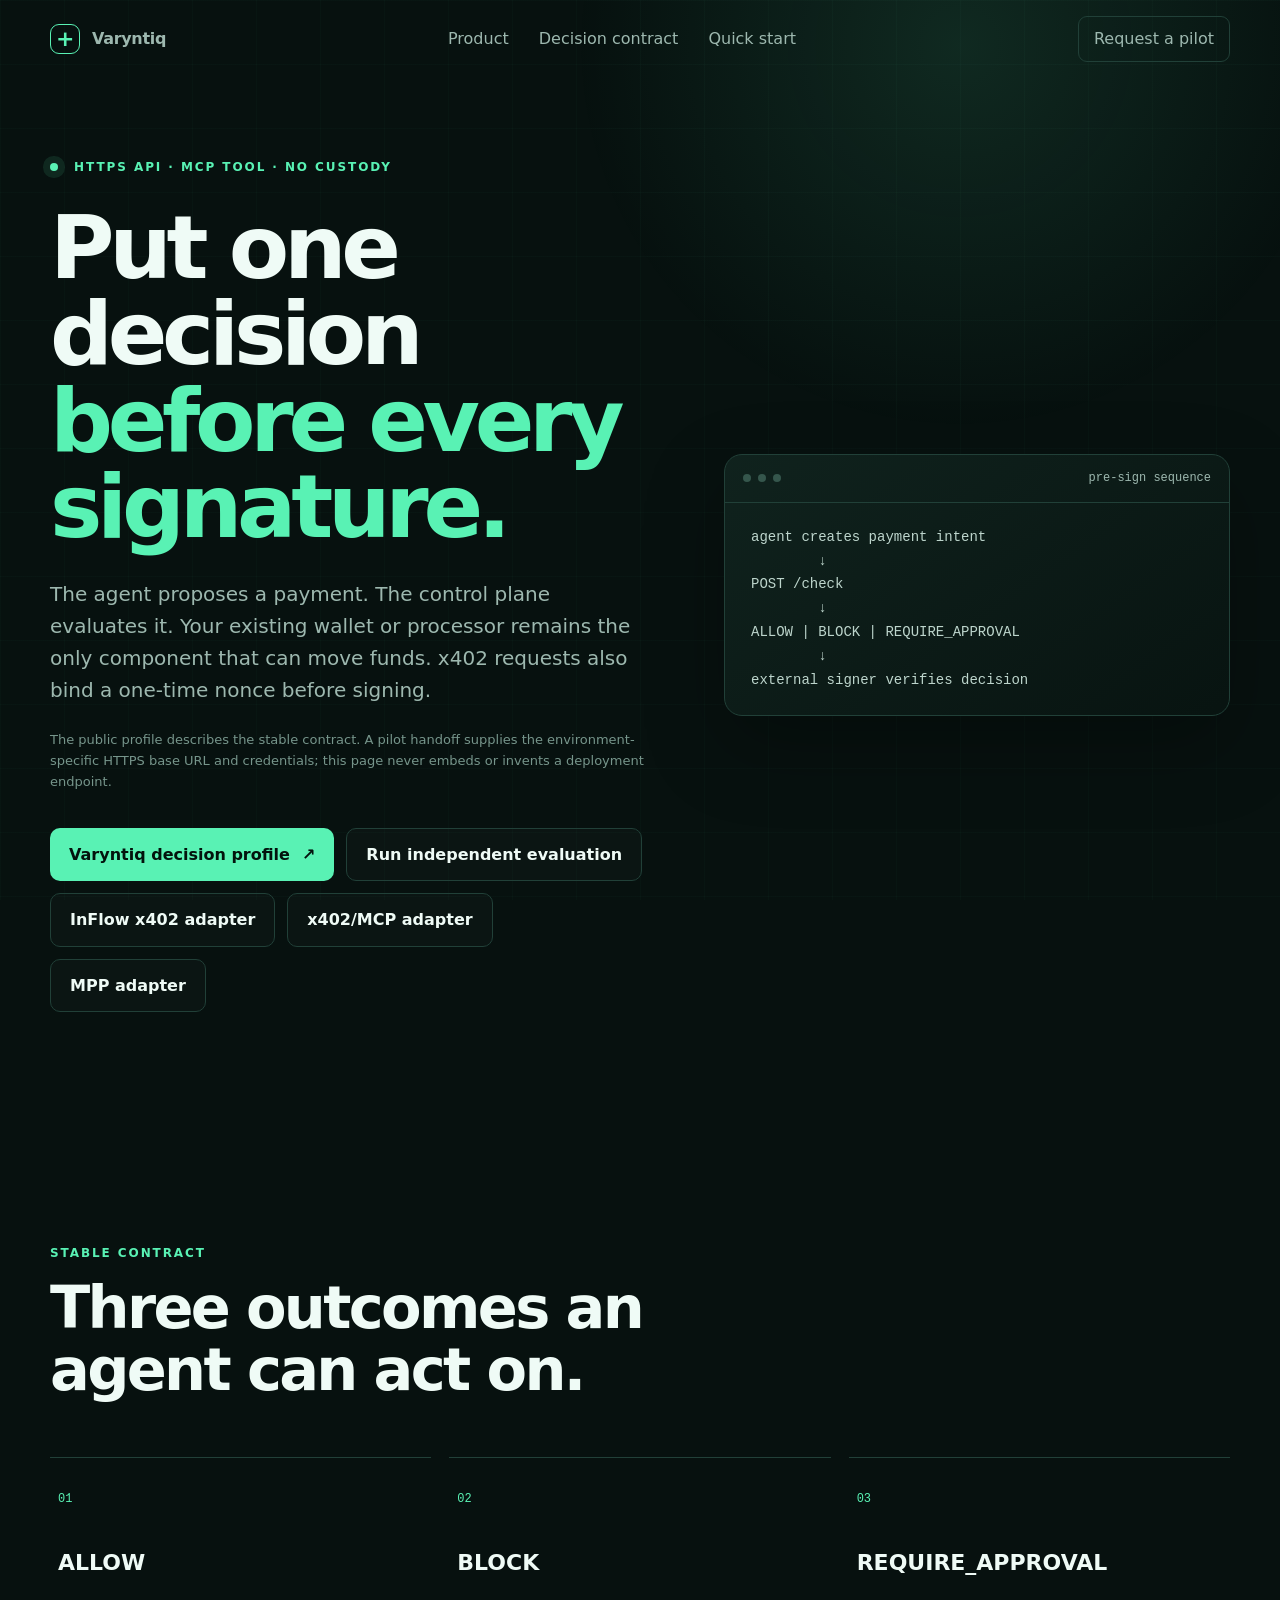
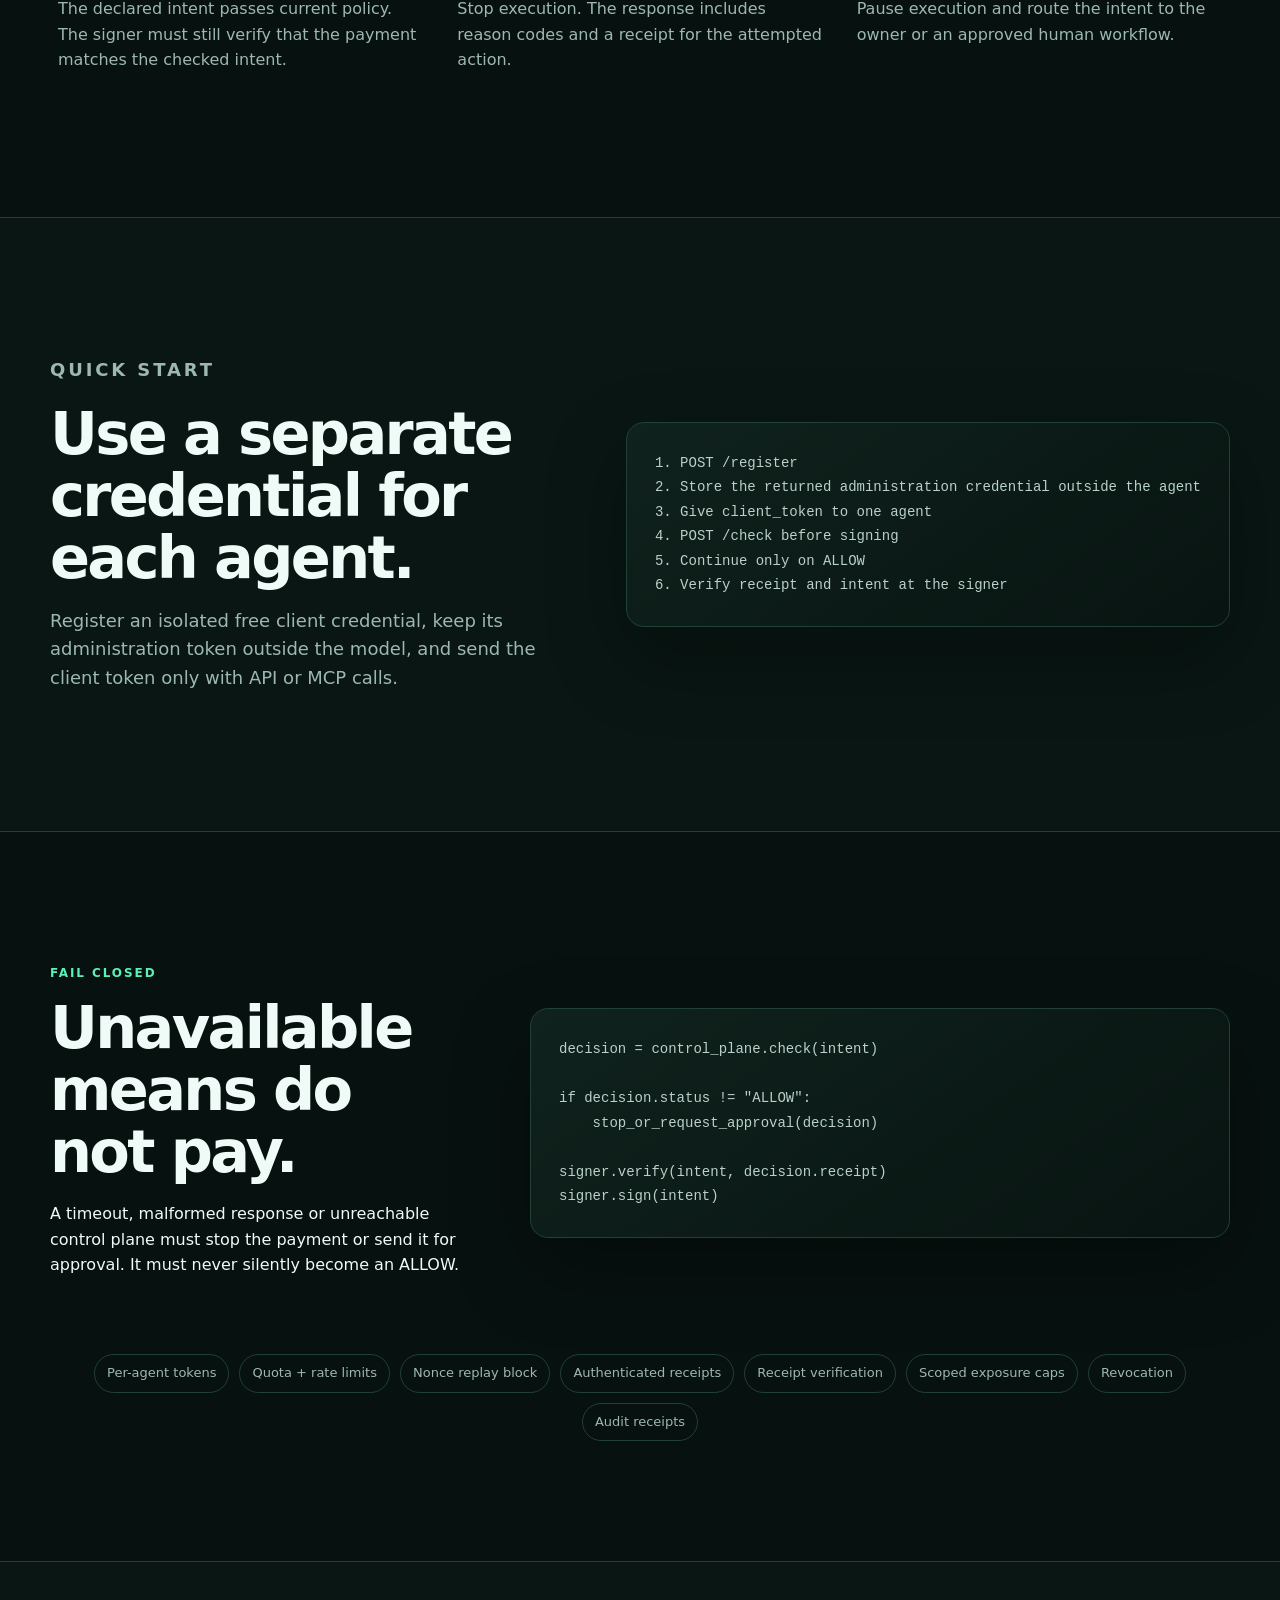
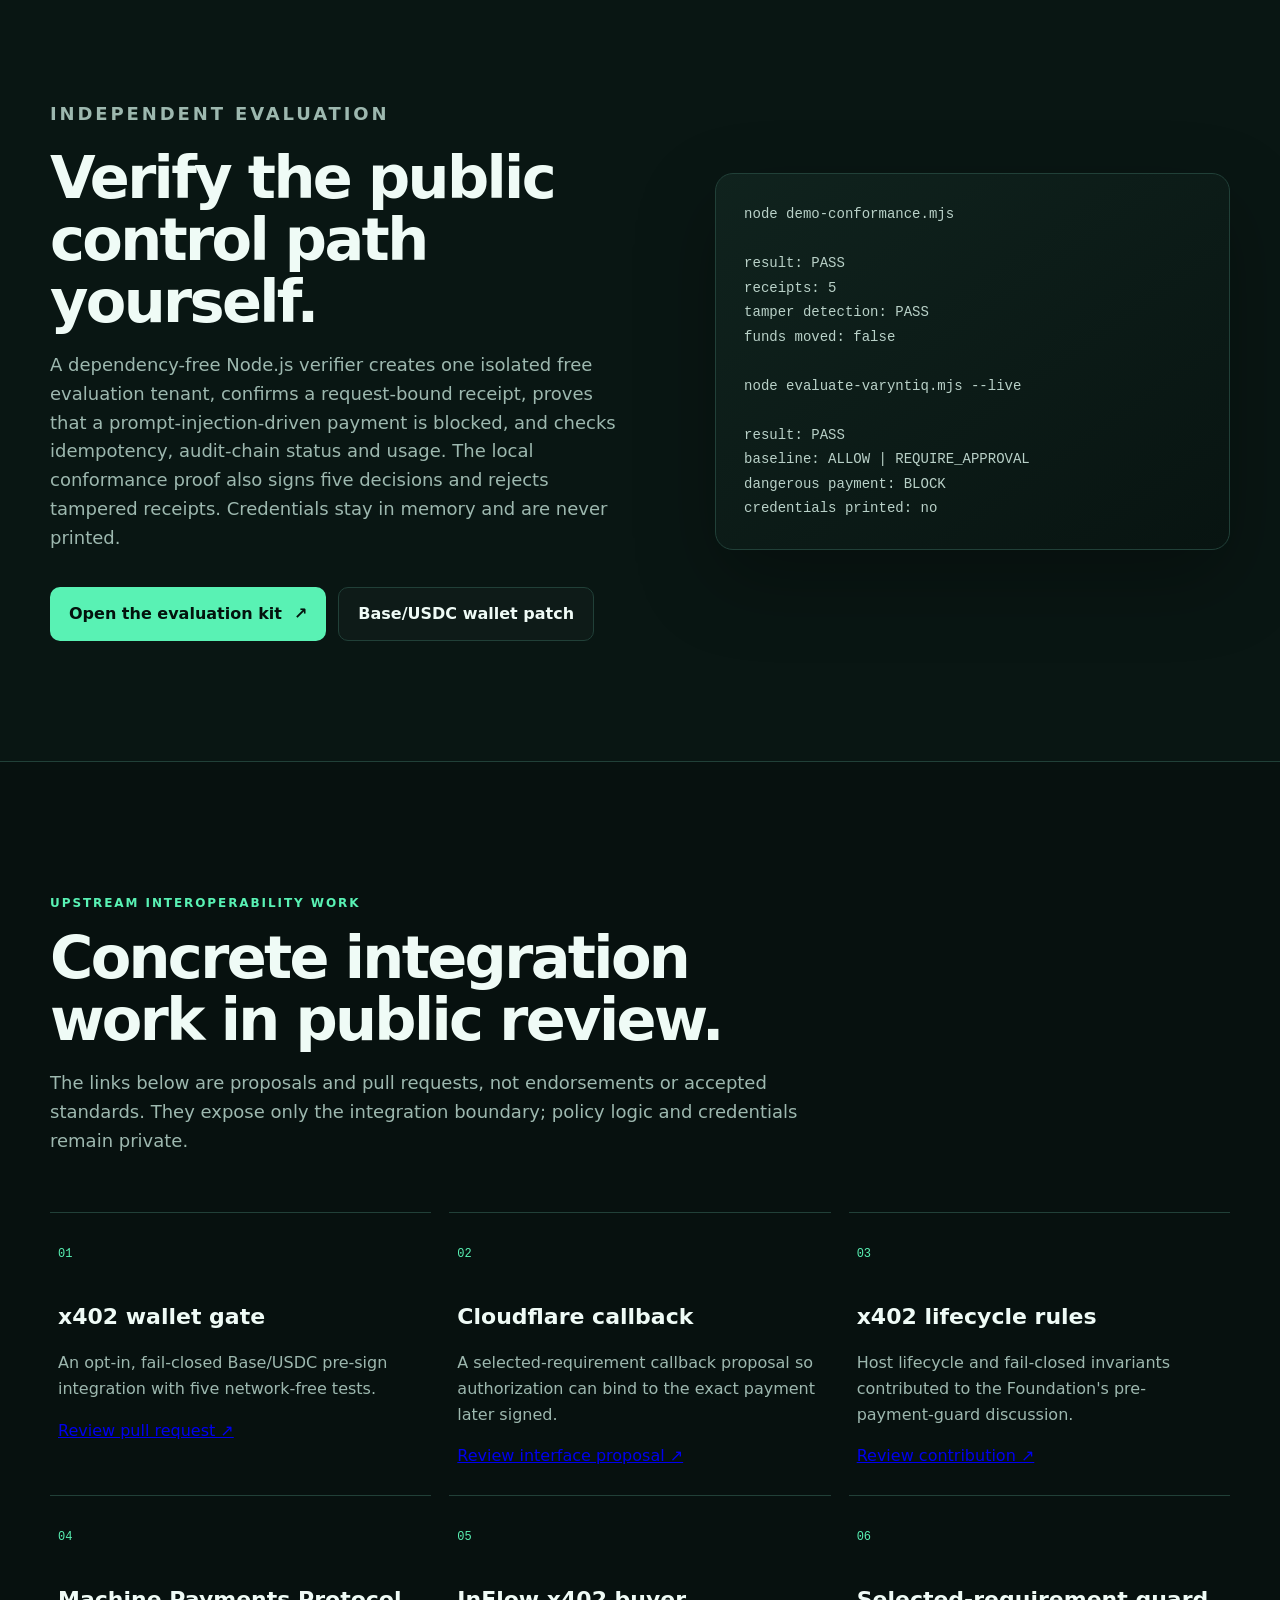
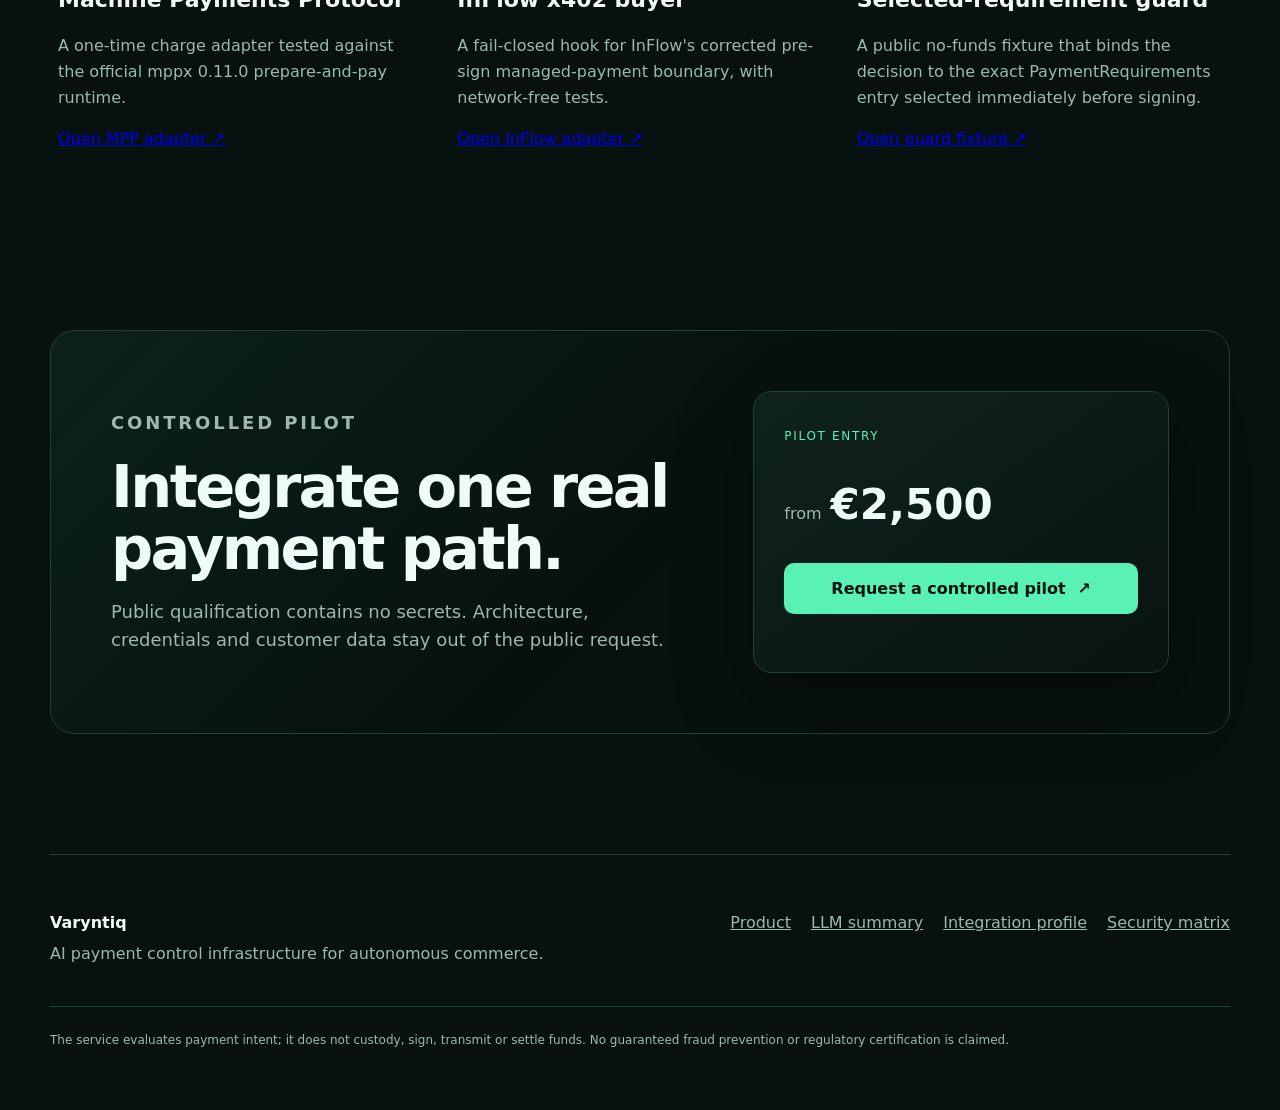
==== commit ea97caa0: "Make Varyntiq public surface canonical" ====
--- a/integration.html
+++ b/integration.html
@@ -1,102 +1,105 @@
-<!doctype html>
-<html lang="en">
-<head>
-  <meta charset="utf-8">
-  <meta name="viewport" content="width=device-width, initial-scale=1">
-  <title>Integration guide — Varyntiq</title>
-  <meta name="description" content="Connect an AI agent to a pre-sign payment authorization decision through HTTPS or MCP.">
-  <link rel="canonical" href="https://mercadosclaro-eng.github.io/ai-payment-control-plane/integration.html">
-  <link rel="alternate" type="text/plain" href="llms.txt" title="Machine-readable product summary">
-  <link rel="alternate" type="application/json" href="integration.json" title="Machine-readable integration profile">
-  <link rel="stylesheet" href="styles.css">
-</head>
-<body>
-  <header class="nav shell">
-    <a class="brand" href="./" aria-label="Varyntiq home"><span class="mark" aria-hidden="true">+</span><span>Varyntiq</span></a>
-    <nav aria-label="Documentation navigation"><a href="./">Product</a><a href="#contract">Decision contract</a><a href="#start">Quick start</a></nav>
-    <a class="nav-cta" href="https://github.com/mercadosclaro-eng/ai-payment-control-plane/issues/new?template=pilot-request.yml">Request a pilot</a>
-  </header>
-  <main id="top">
-    <section class="hero shell">
-      <div class="hero-copy">
-        <div class="eyebrow"><span class="pulse"></span> HTTPS API · MCP tool · no custody</div>
-        <h1>Put one decision<br><em>before every signature.</em></h1>
-        <p class="lead">The agent proposes a payment. The control plane evaluates it. Your existing wallet or processor remains the only component that can move funds. x402 requests also bind a one-time nonce before signing.</p>
-        <div class="actions"><a class="button primary" href="https://payguard-production-abfe.up.railway.app/openapi.json">Varyntiq API specification <span>↗</span></a><a class="button secondary" href="https://github.com/mercadosclaro-eng/ai-payment-control-plane/tree/main/integrations/evaluation">Run independent evaluation</a><a class="button secondary" href="https://github.com/mercadosclaro-eng/ai-payment-control-plane/tree/main/integrations/inflow-x402">InFlow x402 adapter</a><a class="button secondary" href="https://github.com/mercadosclaro-eng/ai-payment-control-plane/tree/main/integrations/x402-mcp">x402/MCP adapter</a><a class="button secondary" href="https://github.com/mercadosclaro-eng/ai-payment-control-plane/tree/main/integrations/mppx">MPP adapter</a></div>
-      </div>
-      <div class="decision-card" aria-label="Integration sequence">
-        <div class="terminal-bar"><span></span><span></span><span></span><b>pre-sign sequence</b></div>
-        <pre><code>agent creates payment intent
-        ↓
-POST /check
-        ↓
-ALLOW | BLOCK | REQUIRE_APPROVAL
-        ↓
-external signer verifies decision</code></pre>
-      </div>
-    </section>
-    <section class="section shell" id="contract">
-      <div class="section-head"><p class="kicker">STABLE CONTRACT</p><h2>Three outcomes an agent can act on.</h2></div>
-      <div class="grid three">
-        <article class="feature"><span class="number">01</span><h3>ALLOW</h3><p>The declared intent passes current policy. The signer must still verify that the payment matches the checked intent.</p></article>
-        <article class="feature"><span class="number">02</span><h3>BLOCK</h3><p>Stop execution. The response includes reason codes and a receipt for the attempted action.</p></article>
-        <article class="feature"><span class="number">03</span><h3>REQUIRE_APPROVAL</h3><p>Pause execution and route the intent to the owner or an approved human workflow.</p></article>
-      </div>
-    </section>
-    <section class="section demo-wrap" id="start">
-      <div class="shell demo-grid">
-        <div><p class="kicker">QUICK START</p><h2>Use a separate credential for each agent.</h2><p>Register an isolated free client credential, keep its administration token outside the model, and send the client token only with API or MCP calls.</p></div>
-        <div class="code-card"><pre><code>1. POST /register
-2. Store the returned administration credential outside the agent
-3. Give client_token to one agent
-4. POST /check before signing
-5. Continue only on ALLOW
-6. Verify receipt and intent at the signer</code></pre></div>
-      </div>
-    </section>
-    <section class="section shell integration">
-      <div><p class="kicker">FAIL CLOSED</p><h2>Unavailable means do not pay.</h2><p>A timeout, malformed response or unreachable control plane must stop the payment or send it for approval. It must never silently become an ALLOW.</p></div>
-      <div class="code-card"><pre><code>decision = control_plane.check(intent)
-
-if decision.status != "ALLOW":
-    stop_or_request_approval(decision)
-
-signer.verify(intent, decision.receipt)
-signer.sign(intent)</code></pre></div>
-        <div class="interfaces"><span>Per-agent tokens</span><span>Quota + rate limits</span><span>Nonce replay block</span><span>Authenticated receipts</span><span>Receipt verification</span><span>Scoped exposure caps</span><span>Revocation</span><span>Audit receipts</span></div>
-    </section>
-    <section class="section demo-wrap" id="evaluate">
-      <div class="shell demo-grid">
-        <div><p class="kicker">INDEPENDENT EVALUATION</p><h2>Verify the public control path yourself.</h2><p>A dependency-free Node.js verifier creates one isolated free evaluation tenant, confirms a request-bound receipt, proves that a prompt-injection-driven payment is blocked, and checks idempotency, audit-chain status and usage. The local conformance proof also signs five decisions and rejects tampered receipts. Credentials stay in memory and are never printed.</p><div class="actions"><a class="button primary" href="https://github.com/mercadosclaro-eng/ai-payment-control-plane/tree/main/integrations/evaluation">Open the evaluation kit <span>↗</span></a><a class="button secondary" href="https://github.com/mercadosclaro-eng/ai-payment-control-plane/tree/main/integrations/x402-wallet-mcp">Base/USDC wallet patch</a></div></div>
-        <div class="code-card"><pre><code>node demo-conformance.mjs
-
-result: PASS
-receipts: 5
-tamper detection: PASS
-funds moved: false
-
-node evaluate-live.mjs --live
-
-result: PASS
-baseline: ALLOW | REQUIRE_APPROVAL
-dangerous payment: BLOCK
-credentials printed: no</code></pre></div>
-      </div>
-    </section>
-    <section class="section shell" id="upstream">
-      <div class="section-head"><p class="kicker">UPSTREAM INTEROPERABILITY WORK</p><h2>Concrete integration work in public review.</h2><p>The links below are proposals and pull requests, not endorsements or accepted standards. They expose only the integration boundary; policy logic and credentials remain private.</p></div>
-      <div class="grid three">
-        <article class="feature"><span class="number">01</span><h3>x402 wallet gate</h3><p>An opt-in, fail-closed Base/USDC pre-sign integration with five network-free tests.</p><a href="https://github.com/onchainexpat/x402-wallet-mcp/pull/5">Review pull request ↗</a></article>
-        <article class="feature"><span class="number">02</span><h3>Cloudflare callback</h3><p>A selected-requirement callback proposal so authorization can bind to the exact payment later signed.</p><a href="https://github.com/cloudflare/agents/issues/2359">Review interface proposal ↗</a></article>
-        <article class="feature"><span class="number">03</span><h3>x402 lifecycle rules</h3><p>Host lifecycle and fail-closed invariants contributed to the Foundation's pre-payment-guard discussion.</p><a href="https://github.com/x402-foundation/x402/issues/2533#issuecomment-5812636724">Review contribution ↗</a></article>
-        <article class="feature"><span class="number">04</span><h3>Machine Payments Protocol</h3><p>A one-time charge adapter tested against the official mppx 0.11.0 prepare-and-pay runtime.</p><a href="https://github.com/mercadosclaro-eng/ai-payment-control-plane/tree/main/integrations/mppx">Open MPP adapter ↗</a></article>
-        <article class="feature"><span class="number">05</span><h3>InFlow x402 buyer</h3><p>A fail-closed hook for InFlow's corrected pre-sign managed-payment boundary, with network-free tests.</p><a href="https://github.com/mercadosclaro-eng/ai-payment-control-plane/tree/main/integrations/inflow-x402">Open InFlow adapter ↗</a></article>
-      </div>
-    </section>
-    <section class="section pilot">
-      <div class="shell pilot-inner"><div><p class="kicker">CONTROLLED PILOT</p><h2>Integrate one real payment path.</h2><p>Public qualification contains no secrets. Architecture, credentials and customer data stay out of the public request.</p></div><div class="pilot-card"><span class="pilot-label">Pilot entry</span><div class="price"><span>from</span><strong>€2,500</strong></div><a class="button primary full" href="https://github.com/mercadosclaro-eng/ai-payment-control-plane/issues/new?template=pilot-request.yml">Request a controlled pilot <span>↗</span></a></div></div>
-    </section>
-  </main>
-  <footer class="shell"><div><strong>Varyntiq</strong><p>AI payment control infrastructure for autonomous commerce.</p></div><div class="footer-links"><a href="./">Product</a><a href="llms.txt">LLM summary</a><a href="integration.json">Integration profile</a></div><p class="legal">The service evaluates payment intent; it does not custody, sign, transmit or settle funds. No guaranteed fraud prevention or regulatory certification is claimed.</p></footer>
-</body>
-</html>
+<!doctype html>
+<html lang="en">
+<head>
+  <meta charset="utf-8">
+  <meta name="viewport" content="width=device-width, initial-scale=1">
+  <title>Integration guide — Varyntiq</title>
+  <meta name="description" content="Connect an AI agent to a pre-sign payment authorization decision through HTTPS or MCP.">
+  <link rel="canonical" href="https://mercadosclaro-eng.github.io/ai-payment-control-plane/integration.html">
+  <link rel="alternate" type="text/plain" href="llms.txt" title="Machine-readable product summary">
+  <link rel="alternate" type="application/json" href="integration.json" title="Machine-readable integration profile">
+  <link rel="stylesheet" href="styles.css">
+</head>
+<body>
+  <header class="nav shell">
+    <a class="brand" href="./" aria-label="Varyntiq home"><span class="mark" aria-hidden="true">+</span><span>Varyntiq</span></a>
+    <nav aria-label="Documentation navigation"><a href="./">Product</a><a href="#contract">Decision contract</a><a href="#start">Quick start</a></nav>
+    <a class="nav-cta" href="https://github.com/mercadosclaro-eng/ai-payment-control-plane/issues/new?template=pilot-request.yml">Request a pilot</a>
+  </header>
+  <main id="top">
+    <section class="hero shell">
+      <div class="hero-copy">
+        <div class="eyebrow"><span class="pulse"></span> HTTPS API · MCP tool · no custody</div>
+        <h1>Put one decision<br><em>before every signature.</em></h1>
+        <p class="lead">The agent proposes a payment. The control plane evaluates it. Your existing wallet or processor remains the only component that can move funds. x402 requests also bind a one-time nonce before signing.</p>
+        <p class="working-name">The public profile describes the stable contract. A pilot handoff supplies the environment-specific HTTPS base URL and credentials; this page never embeds or invents a deployment endpoint.</p>
+        <div class="actions"><a class="button primary" href="integration.json">Varyntiq decision profile <span>↗</span></a><a class="button secondary" href="https://github.com/mercadosclaro-eng/ai-payment-control-plane/tree/main/integrations/evaluation">Run independent evaluation</a><a class="button secondary" href="https://github.com/mercadosclaro-eng/ai-payment-control-plane/tree/main/integrations/inflow-x402">InFlow x402 adapter</a><a class="button secondary" href="https://github.com/mercadosclaro-eng/ai-payment-control-plane/tree/main/integrations/x402-mcp">x402/MCP adapter</a><a class="button secondary" href="https://github.com/mercadosclaro-eng/ai-payment-control-plane/tree/main/integrations/mppx">MPP adapter</a></div>
+      </div>
+      <div class="decision-card" aria-label="Integration sequence">
+        <div class="terminal-bar"><span></span><span></span><span></span><b>pre-sign sequence</b></div>
+        <pre><code>agent creates payment intent
+        ↓
+POST /check
+        ↓
+ALLOW | BLOCK | REQUIRE_APPROVAL
+        ↓
+external signer verifies decision</code></pre>
+      </div>
+    </section>
+    <section class="section shell" id="contract">
+      <div class="section-head"><p class="kicker">STABLE CONTRACT</p><h2>Three outcomes an agent can act on.</h2></div>
+      <div class="grid three">
+        <article class="feature"><span class="number">01</span><h3>ALLOW</h3><p>The declared intent passes current policy. The signer must still verify that the payment matches the checked intent.</p></article>
+        <article class="feature"><span class="number">02</span><h3>BLOCK</h3><p>Stop execution. The response includes reason codes and a receipt for the attempted action.</p></article>
+        <article class="feature"><span class="number">03</span><h3>REQUIRE_APPROVAL</h3><p>Pause execution and route the intent to the owner or an approved human workflow.</p></article>
+      </div>
+    </section>
+    <section class="section demo-wrap" id="start">
+      <div class="shell demo-grid">
+        <div><p class="kicker">QUICK START</p><h2>Use a separate credential for each agent.</h2><p>Register an isolated free client credential, keep its administration token outside the model, and send the client token only with API or MCP calls.</p></div>
+        <div class="code-card"><pre><code>1. POST /register
+2. Store the returned administration credential outside the agent
+3. Give client_token to one agent
+4. POST /check before signing
+5. Continue only on ALLOW
+6. Verify receipt and intent at the signer</code></pre></div>
+      </div>
+    </section>
+    <section class="section shell integration">
+      <div><p class="kicker">FAIL CLOSED</p><h2>Unavailable means do not pay.</h2><p>A timeout, malformed response or unreachable control plane must stop the payment or send it for approval. It must never silently become an ALLOW.</p></div>
+      <div class="code-card"><pre><code>decision = control_plane.check(intent)
+
+if decision.status != "ALLOW":
+    stop_or_request_approval(decision)
+
+signer.verify(intent, decision.receipt)
+signer.sign(intent)</code></pre></div>
+        <div class="interfaces"><span>Per-agent tokens</span><span>Quota + rate limits</span><span>Nonce replay block</span><span>Authenticated receipts</span><span>Receipt verification</span><span>Scoped exposure caps</span><span>Revocation</span><span>Audit receipts</span></div>
+    </section>
+    <section class="section demo-wrap" id="evaluate">
+      <div class="shell demo-grid">
+        <div><p class="kicker">INDEPENDENT EVALUATION</p><h2>Verify the public control path yourself.</h2><p>A dependency-free Node.js verifier creates one isolated free evaluation tenant, confirms a request-bound receipt, proves that a prompt-injection-driven payment is blocked, and checks idempotency, audit-chain status and usage. The local conformance proof also signs five decisions and rejects tampered receipts. Credentials stay in memory and are never printed.</p><div class="actions"><a class="button primary" href="https://github.com/mercadosclaro-eng/ai-payment-control-plane/tree/main/integrations/evaluation">Open the evaluation kit <span>↗</span></a><a class="button secondary" href="https://github.com/mercadosclaro-eng/ai-payment-control-plane/tree/main/integrations/x402-wallet-mcp">Base/USDC wallet patch</a></div></div>
+        <div class="code-card"><pre><code>node demo-conformance.mjs
+
+result: PASS
+receipts: 5
+tamper detection: PASS
+funds moved: false
+
+node evaluate-varyntiq.mjs --live
+
+result: PASS
+baseline: ALLOW | REQUIRE_APPROVAL
+dangerous payment: BLOCK
+credentials printed: no</code></pre></div>
+      </div>
+    </section>
+    <section class="section shell" id="upstream">
+      <div class="section-head"><p class="kicker">UPSTREAM INTEROPERABILITY WORK</p><h2>Concrete integration work in public review.</h2><p>The links below are proposals and pull requests, not endorsements or accepted standards. They expose only the integration boundary; policy logic and credentials remain private.</p></div>
+      <div class="grid three">
+        <article class="feature"><span class="number">01</span><h3>x402 wallet gate</h3><p>An opt-in, fail-closed Base/USDC pre-sign integration with five network-free tests.</p><a href="https://github.com/onchainexpat/x402-wallet-mcp/pull/5">Review pull request ↗</a></article>
+        <article class="feature"><span class="number">02</span><h3>Cloudflare callback</h3><p>A selected-requirement callback proposal so authorization can bind to the exact payment later signed.</p><a href="https://github.com/cloudflare/agents/issues/2359">Review interface proposal ↗</a></article>
+        <article class="feature"><span class="number">03</span><h3>x402 lifecycle rules</h3><p>Host lifecycle and fail-closed invariants contributed to the Foundation's pre-payment-guard discussion.</p><a href="https://github.com/x402-foundation/x402/issues/2533#issuecomment-5812636724">Review contribution ↗</a></article>
+        <article class="feature"><span class="number">04</span><h3>Machine Payments Protocol</h3><p>A one-time charge adapter tested against the official mppx 0.11.0 prepare-and-pay runtime.</p><a href="https://github.com/mercadosclaro-eng/ai-payment-control-plane/tree/main/integrations/mppx">Open MPP adapter ↗</a></article>
+        <article class="feature"><span class="number">05</span><h3>InFlow x402 buyer</h3><p>A fail-closed hook for InFlow's corrected pre-sign managed-payment boundary, with network-free tests.</p><a href="https://github.com/mercadosclaro-eng/ai-payment-control-plane/tree/main/integrations/inflow-x402">Open InFlow adapter ↗</a></article>
+        <article class="feature"><span class="number">06</span><h3>Selected-requirement guard</h3><p>A public no-funds fixture that binds the decision to the exact PaymentRequirements entry selected immediately before signing.</p><a href="https://github.com/mercadosclaro-eng/ai-payment-control-plane/tree/main/integrations/pre-payment-guard">Open guard fixture ↗</a></article>
+      </div>
+    </section>
+    <section class="section pilot">
+      <div class="shell pilot-inner"><div><p class="kicker">CONTROLLED PILOT</p><h2>Integrate one real payment path.</h2><p>Public qualification contains no secrets. Architecture, credentials and customer data stay out of the public request.</p></div><div class="pilot-card"><span class="pilot-label">Pilot entry</span><div class="price"><span>from</span><strong>€2,500</strong></div><a class="button primary full" href="https://github.com/mercadosclaro-eng/ai-payment-control-plane/issues/new?template=pilot-request.yml">Request a controlled pilot <span>↗</span></a></div></div>
+    </section>
+  </main>
+  <footer class="shell"><div><strong>Varyntiq</strong><p>AI payment control infrastructure for autonomous commerce.</p></div><div class="footer-links"><a href="./">Product</a><a href="llms.txt">LLM summary</a><a href="integration.json">Integration profile</a><a href="PUBLIC_SECURITY_MATRIX.md">Security matrix</a></div><p class="legal">The service evaluates payment intent; it does not custody, sign, transmit or settle funds. No guaranteed fraud prevention or regulatory certification is claimed.</p></footer>
+</body>
+</html>
+
